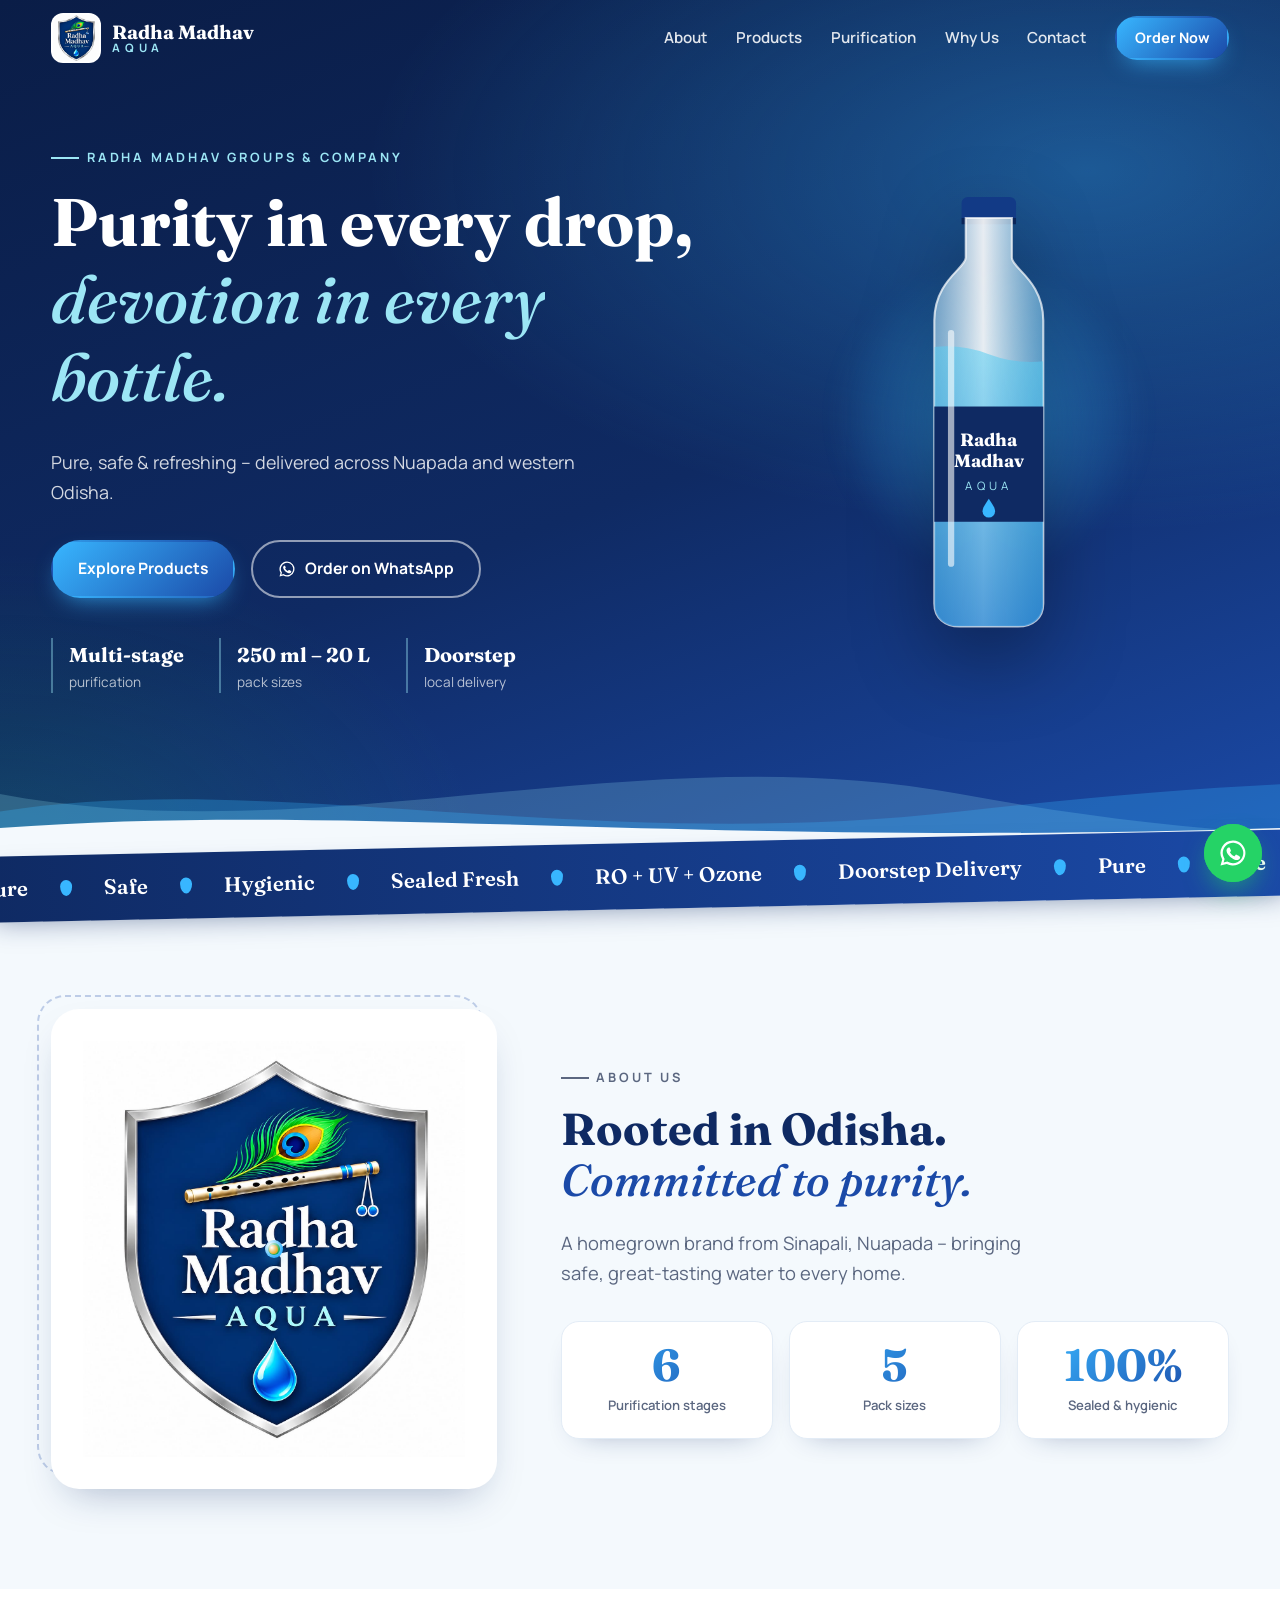
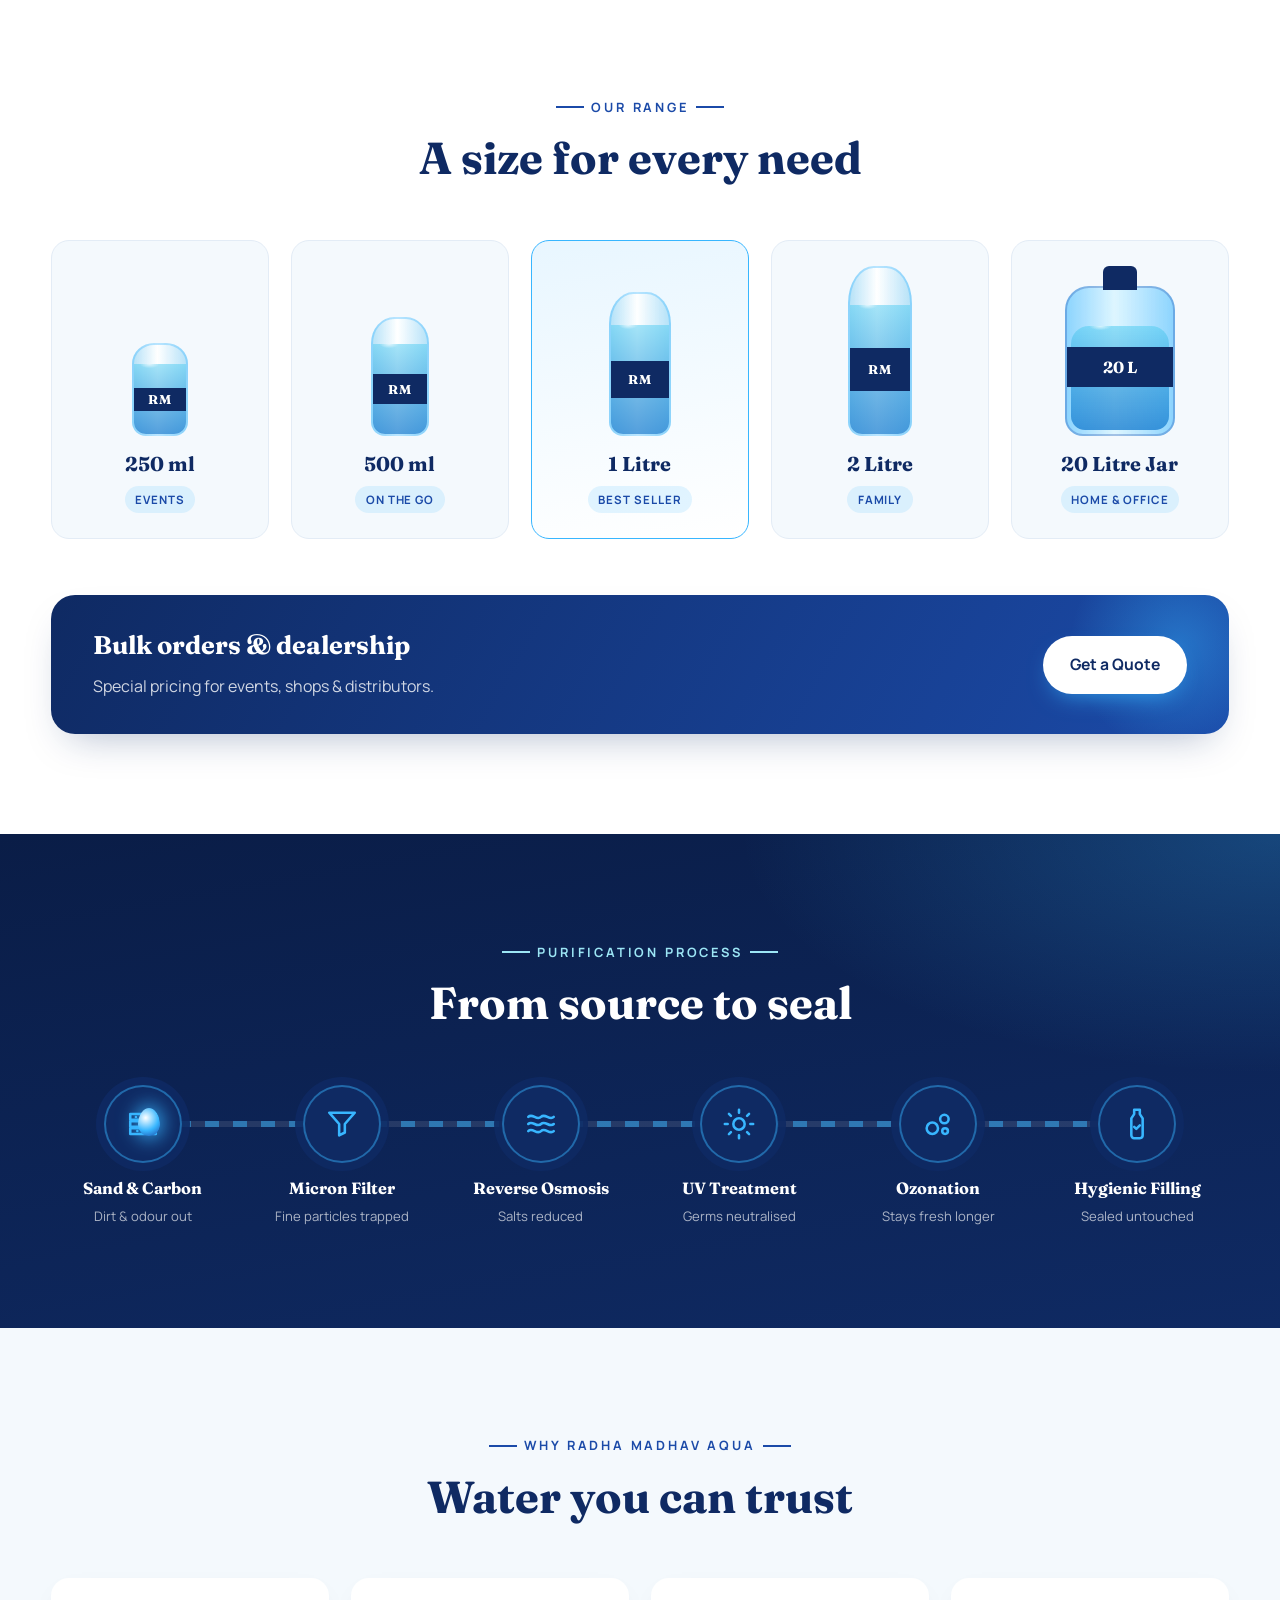
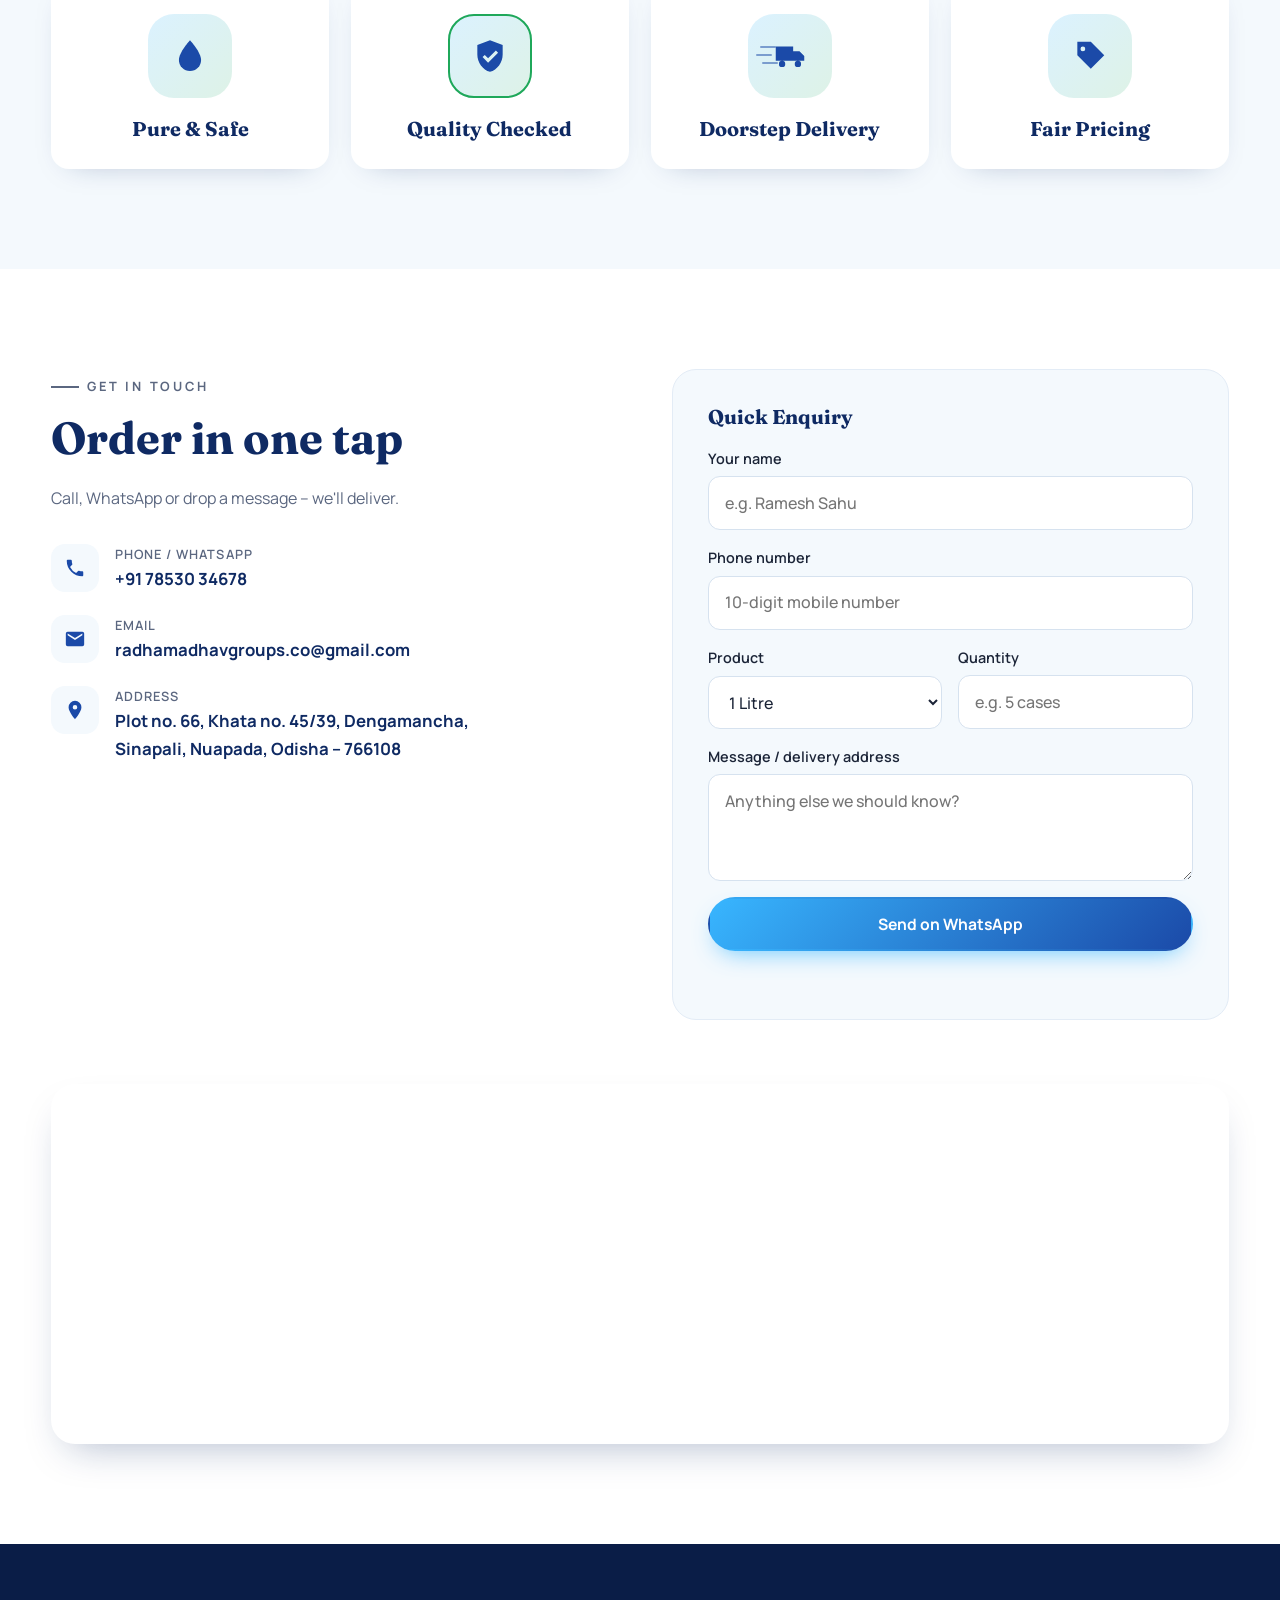
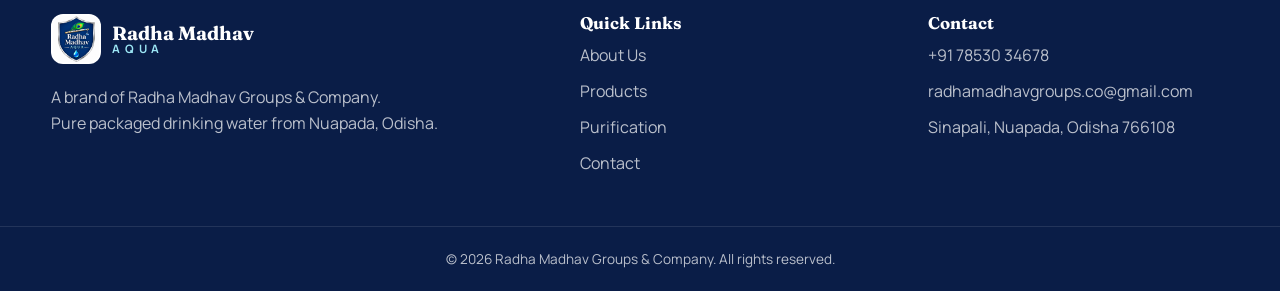
==== index.html @ 20bc918a "Radha Madhav Aqua website: static single-page site Responsive HTML/CSS/JS site with animations, prod" ====
<!DOCTYPE html>
<html lang="en">
<head>
  <meta charset="UTF-8" />
  <meta name="viewport" content="width=device-width, initial-scale=1.0, viewport-fit=cover" />
  <title>Radha Madhav Aqua | Pure Packaged Drinking Water – Nuapada, Odisha</title>
  <meta name="description" content="Radha Madhav Aqua by Radha Madhav Groups & Company – pure, safe packaged drinking water from Sinapali, Nuapada, Odisha. Bottles from 250 ml to 20 L jars. Bulk orders and dealership enquiries welcome." />
  <meta name="keywords" content="Radha Madhav Aqua, packaged drinking water, mineral water Nuapada, water bottle Sinapali, 20 litre jar Odisha, water supplier Nuapada" />
  <meta name="theme-color" content="#0f2a63" />

  <!-- Open Graph (link previews on WhatsApp / Facebook) -->
  <meta property="og:title" content="Radha Madhav Aqua – Pure Packaged Drinking Water" />
  <meta property="og:description" content="Pure, safe drinking water from Nuapada, Odisha. Bottles, jars and bulk supply." />
  <meta property="og:image" content="https://prakh20.github.io/radhamadhav-aqua/assets/logo.jpg" />
  <meta property="og:url" content="https://prakh20.github.io/radhamadhav-aqua/" />
  <meta property="og:type" content="website" />

  <link rel="icon" type="image/jpeg" href="assets/logo.jpg" />
  <link rel="preconnect" href="https://fonts.googleapis.com" />
  <link rel="preconnect" href="https://fonts.gstatic.com" crossorigin />
  <link href="https://fonts.googleapis.com/css2?family=Fraunces:opsz,wght@9..144,500;9..144,700&family=Manrope:wght@400;500;600;700&display=swap" rel="stylesheet" />
  <link rel="stylesheet" href="css/style.css" />
  <link rel="stylesheet" href="css/motion.css" />
  <link rel="stylesheet" href="css/visuals.css" />
  <link rel="stylesheet" href="css/responsive.css" />

  <!-- Local business structured data (helps Google Maps / search) -->
  <script type="application/ld+json">
  {
    "@context": "https://schema.org",
    "@type": "LocalBusiness",
    "name": "Radha Madhav Aqua – Radha Madhav Groups & Company",
    "image": "assets/logo.jpg",
    "telephone": "+91-7853034678",
    "email": "radhamadhavgroups.co@gmail.com",
    "address": {
      "@type": "PostalAddress",
      "streetAddress": "Plot no. 66, Khata no. 45/39, Dengamancha",
      "addressLocality": "Sinapali",
      "addressRegion": "Odisha",
      "postalCode": "766108",
      "addressCountry": "IN"
    }
  }
  </script>
</head>
<body>
  <div class="scroll-progress" id="scrollProgress" aria-hidden="true"></div>

  <!-- ============ HEADER ============ -->
  <header class="header" id="top">
    <div class="container header__inner">
      <a href="#top" class="brand" aria-label="Radha Madhav Aqua home">
        <img src="assets/logo.jpg" alt="Radha Madhav Aqua logo" class="brand__logo" />
        <span class="brand__text">
          <strong>Radha Madhav</strong>
          <small>AQUA</small>
        </span>
      </a>

      <nav class="nav" id="nav" aria-label="Main">
        <a href="#about">About</a>
        <a href="#products">Products</a>
        <a href="#process">Purification</a>
        <a href="#why">Why Us</a>
        <a href="#contact">Contact</a>
        <a href="#contact" class="btn btn--small">Order Now</a>
      </nav>

      <button class="nav-toggle" id="navToggle" aria-label="Open menu" aria-expanded="false">
        <span></span><span></span><span></span>
      </button>
    </div>
  </header>

  <!-- ============ HERO ============ -->
  <section class="hero">
    <div class="hero__bubbles" aria-hidden="true">
      <span></span><span></span><span></span><span></span><span></span><span></span><span></span><span></span>
    </div>

    <div class="container hero__inner">
      <div class="hero__copy">
        <p class="eyebrow">Radha Madhav Groups &amp; Company</p>
        <h1 class="split" aria-label="Purity in every drop, devotion in every bottle.">Purity in every drop,<br /><em>devotion in every bottle.</em></h1>
        <p class="hero__lead">Pure, safe &amp; refreshing – delivered across Nuapada and western Odisha.</p>
        <div class="hero__actions">
          <a href="#products" class="btn">Explore Products</a>
          <a href="https://wa.me/917853034678?text=Hello%20Radha%20Madhav%20Aqua%2C%20I%20would%20like%20to%20place%20an%20order." target="_blank" rel="noopener" class="btn btn--ghost">
            <svg viewBox="0 0 24 24" width="18" height="18" aria-hidden="true"><path fill="currentColor" d="M12 2a10 10 0 0 0-8.6 15.1L2 22l5-1.3A10 10 0 1 0 12 2Zm0 18.2a8.2 8.2 0 0 1-4.2-1.2l-.3-.2-3 .8.8-2.9-.2-.3A8.2 8.2 0 1 1 12 20.2Zm4.5-6.1c-.2-.1-1.5-.7-1.7-.8s-.4-.1-.6.1-.7.8-.8 1-.3.2-.5.1a6.7 6.7 0 0 1-3.3-2.9c-.3-.4.3-.4.7-1.3a.5.5 0 0 0 0-.4l-.8-1.9c-.2-.5-.4-.4-.6-.4h-.5a1 1 0 0 0-.7.3 3 3 0 0 0-.9 2.2 5.2 5.2 0 0 0 1.1 2.8 11.9 11.9 0 0 0 4.6 4c1.7.7 2.4.8 3.2.7a2.8 2.8 0 0 0 1.8-1.3 2.3 2.3 0 0 0 .2-1.3c-.1-.1-.3-.2-.5-.3Z"/></svg>
            Order on WhatsApp
          </a>
        </div>
        <ul class="hero__stats">
          <li><strong>Multi-stage</strong><span>purification</span></li>
          <li><strong>250 ml – 20 L</strong><span>pack sizes</span></li>
          <li><strong>Doorstep</strong><span>local delivery</span></li>
        </ul>
      </div>

      <div class="hero__visual" id="heroVisual" aria-hidden="true">
        <div class="hero__glow"></div>
        <span class="ripple"></span><span class="ripple"></span><span class="ripple"></span>
        <span class="drip"></span>
        <svg class="hero__bottle" viewBox="0 0 160 420" xmlns="http://www.w3.org/2000/svg">
          <defs>
            <linearGradient id="bodyG" x1="0" x2="1">
              <stop offset="0" stop-color="#bfe9ff" stop-opacity=".55"/>
              <stop offset=".45" stop-color="#ffffff" stop-opacity=".9"/>
              <stop offset="1" stop-color="#8fd3f4" stop-opacity=".55"/>
            </linearGradient>
            <linearGradient id="waterG" x1="0" y1="0" x2="0" y2="1">
              <stop offset="0" stop-color="#5ccff2" stop-opacity=".55"/>
              <stop offset="1" stop-color="#1b7fd1" stop-opacity=".75"/>
            </linearGradient>
            <clipPath id="bottleClip">
              <path d="M58 20h44v38c0 10 30 22 30 60v270c0 14-10 22-24 22H52c-14 0-24-8-24-22V118c0-38 30-50 30-60Z"/>
            </clipPath>
          </defs>
          <rect x="54" y="0" width="52" height="26" rx="6" fill="#123a86"/>
          <rect x="54" y="20" width="52" height="6" fill="#0b2559"/>
          <path d="M58 20h44v38c0 10 30 22 30 60v270c0 14-10 22-24 22H52c-14 0-24-8-24-22V118c0-38 30-50 30-60Z" fill="url(#bodyG)" stroke="#ffffff" stroke-opacity=".7" stroke-width="2"/>
          <g clip-path="url(#bottleClip)">
            <path class="wave" d="M0 150 Q 40 135 80 150 T 160 150 T 240 150 T 320 150 V 420 H 0 Z" fill="url(#waterG)"/>
          </g>
          <rect x="28" y="200" width="104" height="110" fill="#0f2a63"/>
          <text x="80" y="238" text-anchor="middle" font-family="Fraunces, serif" font-size="17" font-weight="700" fill="#fff">Radha</text>
          <text x="80" y="258" text-anchor="middle" font-family="Fraunces, serif" font-size="17" font-weight="700" fill="#fff">Madhav</text>
          <text x="80" y="280" text-anchor="middle" font-family="Manrope, sans-serif" font-size="11" letter-spacing="4" fill="#9ce6f5">AQUA</text>
          <path d="M80 288c-4 6-6 9-6 12a6 6 0 0 0 12 0c0-3-2-6-6-12Z" fill="#38b6ff"/>
          <path d="M44 130 v220" stroke="#fff" stroke-opacity=".6" stroke-width="6" stroke-linecap="round"/>
        </svg>
      </div>
    </div>

    <div class="hero__waves" aria-hidden="true">
      <svg class="w w1" viewBox="0 0 2880 120" preserveAspectRatio="none"><path d="M0 60 C 360 120 720 0 1080 60 S 1800 120 2160 60 S 2700 0 2880 60 V120 H0Z" /></svg>
      <svg class="w w2" viewBox="0 0 2880 120" preserveAspectRatio="none"><path d="M0 70 C 300 20 660 120 1080 70 S 1800 20 2160 70 S 2700 120 2880 70 V120 H0Z" /></svg>
      <svg class="w w3" viewBox="0 0 2880 120" preserveAspectRatio="none"><path d="M0 80 C 400 40 760 110 1440 80 S 2480 40 2880 80 V120 H0Z" /></svg>
    </div>
  </section>

  <!-- ============ RIBBON ============ -->
  <div class="ribbon" aria-hidden="true">
    <div class="ribbon__track">
      <span>Pure</span><i></i><span>Safe</span><i></i><span>Hygienic</span><i></i><span>Sealed Fresh</span><i></i><span>RO + UV + Ozone</span><i></i><span>Doorstep Delivery</span><i></i>
      <span>Pure</span><i></i><span>Safe</span><i></i><span>Hygienic</span><i></i><span>Sealed Fresh</span><i></i><span>RO + UV + Ozone</span><i></i><span>Doorstep Delivery</span><i></i>
    </div>
  </div>

  <!-- ============ ABOUT ============ -->
  <section class="section about" id="about">
    <div class="container about__grid">
      <div class="about__media reveal">
        <div class="about__orbit" aria-hidden="true"><span></span><span></span><span></span></div>
        <img src="assets/logo.jpg" alt="Radha Madhav Aqua shield logo" />
      </div>
      <div class="about__copy reveal">
        <p class="eyebrow">About Us</p>
        <h2>Rooted in Odisha.<br /><em>Committed to purity.</em></h2>
        <p class="about__lead">A homegrown brand from Sinapali, Nuapada – bringing safe, great-tasting water to every home.</p>
        <div class="counters">
          <div class="counter"><strong data-count="6">6</strong><span>Purification stages</span></div>
          <div class="counter"><strong data-count="5">5</strong><span>Pack sizes</span></div>
          <div class="counter"><strong data-count="100" data-suffix="%">100%</strong><span>Sealed &amp; hygienic</span></div>
        </div>
      </div>
    </div>
  </section>

  <!-- ============ PRODUCTS ============ -->
  <section class="section products" id="products">
    <div class="container">
      <div class="section__head reveal">
        <p class="eyebrow">Our Range</p>
        <h2>A size for every need</h2>
      </div>

      <div class="product-grid">
        <!-- Edit sizes / tags to match the actual product line -->
        <article class="product reveal" style="--h:.55">
          <div class="product__img"><span class="mini-bottle"></span></div>
          <h3>250 ml</h3>
          <span class="product__tag">Events</span>
        </article>
        <article class="product reveal" style="--h:.7">
          <div class="product__img"><span class="mini-bottle"></span></div>
          <h3>500 ml</h3>
          <span class="product__tag">On the go</span>
        </article>
        <article class="product product--featured reveal" style="--h:.85">
          <div class="product__img"><span class="mini-bottle"></span></div>
          <h3>1 Litre</h3>
          <span class="product__tag">Best seller</span>
        </article>
        <article class="product reveal" style="--h:1">
          <div class="product__img"><span class="mini-bottle"></span></div>
          <h3>2 Litre</h3>
          <span class="product__tag">Family</span>
        </article>
        <article class="product reveal">
          <div class="product__img"><span class="mini-jar"><i></i></span></div>
          <h3>20 Litre Jar</h3>
          <span class="product__tag">Home &amp; Office</span>
        </article>
      </div>

      <div class="bulk reveal">
        <div>
          <h3>Bulk orders &amp; dealership</h3>
          <p>Special pricing for events, shops &amp; distributors.</p>
        </div>
        <a href="#contact" class="btn">Get a Quote</a>
      </div>
    </div>
  </section>

  <!-- ============ PROCESS ============ -->
  <section class="section process" id="process">
    <div class="container">
      <div class="section__head section__head--light reveal">
        <p class="eyebrow">Purification Process</p>
        <h2>From source to seal</h2>
      </div>

      <div class="pipeline reveal">
        <div class="pipeline__pipe" aria-hidden="true">
          <span class="pipeline__flow"></span>
          <span class="pipeline__drop"></span>
        </div>
        <ol class="pipeline__stages">
          <li class="stage" style="--s:0">
            <span class="stage__icon"><svg viewBox="0 0 24 24"><path d="M3 5h18v4H3zM3 10h18v4H3zM3 15h18v4H3z"/><path d="M7 7h.01M12 12h.01M17 17h.01M15 7h.01M8 17h.01"/></svg></span>
            <h3>Sand &amp; Carbon</h3><small>Dirt &amp; odour out</small>
          </li>
          <li class="stage" style="--s:1">
            <span class="stage__icon"><svg viewBox="0 0 24 24"><path d="M3 4h18l-7 8v6l-4 2v-8L3 4Z"/></svg></span>
            <h3>Micron Filter</h3><small>Fine particles trapped</small>
          </li>
          <li class="stage" style="--s:2">
            <span class="stage__icon"><svg viewBox="0 0 24 24"><path d="M3 7c3-3 6 3 9 0s6 3 9 0M3 12c3-3 6 3 9 0s6 3 9 0M3 17c3-3 6 3 9 0s6 3 9 0"/></svg></span>
            <h3>Reverse Osmosis</h3><small>Salts reduced</small>
          </li>
          <li class="stage" style="--s:3">
            <span class="stage__icon"><svg viewBox="0 0 24 24"><circle cx="12" cy="12" r="4"/><path d="M12 2v2M12 20v2M2 12h2M20 12h2M4.9 4.9l1.4 1.4M17.7 17.7l1.4 1.4M4.9 19.1l1.4-1.4M17.7 6.3l1.4-1.4"/></svg></span>
            <h3>UV Treatment</h3><small>Germs neutralised</small>
          </li>
          <li class="stage" style="--s:4">
            <span class="stage__icon"><svg viewBox="0 0 24 24"><circle cx="8" cy="15" r="4"/><circle cx="16.5" cy="8.5" r="3"/><circle cx="17" cy="17" r="2"/></svg></span>
            <h3>Ozonation</h3><small>Stays fresh longer</small>
          </li>
          <li class="stage" style="--s:5">
            <span class="stage__icon"><svg viewBox="0 0 24 24"><path d="M10 2h4v3l2 3v12a2 2 0 0 1-2 2h-4a2 2 0 0 1-2-2V8l2-3V2Z"/><path d="m10 14 1.5 1.5L14 13"/></svg></span>
            <h3>Hygienic Filling</h3><small>Sealed untouched</small>
          </li>
        </ol>
      </div>
    </div>
  </section>

  <!-- ============ WHY US ============ -->
  <section class="section why" id="why">
    <div class="container">
      <div class="section__head reveal">
        <p class="eyebrow">Why Radha Madhav Aqua</p>
        <h2>Water you can trust</h2>
      </div>
      <div class="why-grid">
        <div class="why-card reveal">
          <div class="why-card__icon a-bob">
            <svg viewBox="0 0 24 24"><path d="M12 2s7 7.6 7 12.5A7 7 0 0 1 5 14.5C5 9.6 12 2 12 2Z"/></svg>
          </div>
          <h3>Pure &amp; Safe</h3>
        </div>
        <div class="why-card reveal">
          <div class="why-card__icon a-pulse">
            <svg viewBox="0 0 24 24"><path d="M12 2 4 5v6c0 5 3.4 9.7 8 11 4.6-1.3 8-6 8-11V5l-8-3Zm-1.2 14.2-3.5-3.5 1.4-1.4 2.1 2.1 4.9-4.9 1.4 1.4-6.3 6.3Z"/></svg>
          </div>
          <h3>Quality Checked</h3>
        </div>
        <div class="why-card reveal">
          <div class="why-card__icon a-drive">
            <svg viewBox="0 0 24 24"><path d="M3 6h11v9H3V6Zm11 3h4l3 3v3h-7V9ZM7 19a2 2 0 1 1 0-4 2 2 0 0 1 0 4Zm10 0a2 2 0 1 1 0-4 2 2 0 0 1 0 4Z"/></svg>
            <span class="speed" aria-hidden="true"></span>
          </div>
          <h3>Doorstep Delivery</h3>
        </div>
        <div class="why-card reveal">
          <div class="why-card__icon a-swing">
            <svg viewBox="0 0 24 24"><path d="M21 11.5 12.5 3H4v8.5l8.5 8.5L21 11.5ZM7.5 9A1.5 1.5 0 1 1 9 7.5 1.5 1.5 0 0 1 7.5 9Z"/></svg>
          </div>
          <h3>Fair Pricing</h3>
        </div>
      </div>
    </div>
  </section>

  <!-- ============ CONTACT ============ -->
  <section class="section contact" id="contact">
    <div class="container contact__grid">
      <div class="contact__info reveal">
        <p class="eyebrow">Get in Touch</p>
        <h2>Order in one tap</h2>
        <p>Call, WhatsApp or drop a message – we'll deliver.</p>

        <ul class="contact__list">
          <li>
            <span class="contact__icon"><svg viewBox="0 0 24 24"><path d="M6.6 10.8a15.1 15.1 0 0 0 6.6 6.6l2.2-2.2a1 1 0 0 1 1-.25 11.4 11.4 0 0 0 3.6.57 1 1 0 0 1 1 1V20a1 1 0 0 1-1 1A17 17 0 0 1 3 4a1 1 0 0 1 1-1h3.5a1 1 0 0 1 1 1c0 1.25.2 2.45.57 3.57a1 1 0 0 1-.25 1L6.6 10.8Z"/></svg></span>
            <div><small>Phone / WhatsApp</small><a href="tel:+917853034678">+91 78530 34678</a></div>
          </li>
          <li>
            <span class="contact__icon"><svg viewBox="0 0 24 24"><path d="M20 4H4a2 2 0 0 0-2 2v12a2 2 0 0 0 2 2h16a2 2 0 0 0 2-2V6a2 2 0 0 0-2-2Zm0 4-8 5-8-5V6l8 5 8-5v2Z"/></svg></span>
            <div><small>Email</small><a href="mailto:radhamadhavgroups.co@gmail.com">radhamadhavgroups.co@gmail.com</a></div>
          </li>
          <li>
            <span class="contact__icon"><svg viewBox="0 0 24 24"><path d="M12 2a7 7 0 0 0-7 7c0 5.2 7 13 7 13s7-7.8 7-13a7 7 0 0 0-7-7Zm0 9.5A2.5 2.5 0 1 1 14.5 9 2.5 2.5 0 0 1 12 11.5Z"/></svg></span>
            <div><small>Address</small>
              <address>Plot no. 66, Khata no. 45/39, Dengamancha,<br />Sinapali, Nuapada, Odisha – 766108</address>
            </div>
          </li>
        </ul>
      </div>

      <form class="contact__form reveal" id="orderForm" novalidate>
        <h3>Quick Enquiry</h3>
        <label>
          Your name
          <input type="text" name="name" required placeholder="e.g. Ramesh Sahu" />
        </label>
        <label>
          Phone number
          <input type="tel" name="phone" required pattern="[0-9+\s-]{10,15}" placeholder="10-digit mobile number" />
        </label>
        <div class="form-row">
          <label>
            Product
            <select name="product">
              <option>1 Litre</option>
              <option>500 ml</option>
              <option>250 ml</option>
              <option>2 Litre</option>
              <option>20 Litre Jar</option>
              <option>Bulk / Dealership</option>
            </select>
          </label>
          <label>
            Quantity
            <input type="text" name="qty" placeholder="e.g. 5 cases" />
          </label>
        </div>
        <label>
          Message / delivery address
          <textarea name="message" rows="3" placeholder="Anything else we should know?"></textarea>
        </label>
        <button type="submit" class="btn btn--block">Send on WhatsApp</button>
        <p class="form-note" id="formNote" role="status"></p>
      </form>
    </div>

    <div class="container map reveal">
      <iframe
        title="Radha Madhav Aqua location – Sinapali, Nuapada"
        src="https://www.google.com/maps?q=Dengamancha,Sinapali,Nuapada,Odisha+766108&output=embed"
        loading="lazy" referrerpolicy="no-referrer-when-downgrade" allowfullscreen></iframe>
    </div>
  </section>

  <!-- ============ FOOTER ============ -->
  <footer class="footer">
    <div class="container footer__grid">
      <div>
        <div class="brand brand--footer">
          <img src="assets/logo.jpg" alt="" class="brand__logo" />
          <span class="brand__text"><strong>Radha Madhav</strong><small>AQUA</small></span>
        </div>
        <p>A brand of Radha Madhav Groups &amp; Company.<br />Pure packaged drinking water from Nuapada, Odisha.</p>
        <!-- Add FSSAI / BIS licence numbers here once available, e.g.:
        <p class="footer__licence">FSSAI Lic. No: XXXXXXXXXXXXXX</p> -->
      </div>
      <div>
        <h4>Quick Links</h4>
        <ul>
          <li><a href="#about">About Us</a></li>
          <li><a href="#products">Products</a></li>
          <li><a href="#process">Purification</a></li>
          <li><a href="#contact">Contact</a></li>
        </ul>
      </div>
      <div>
        <h4>Contact</h4>
        <ul>
          <li><a href="tel:+917853034678">+91 78530 34678</a></li>
          <li><a href="mailto:radhamadhavgroups.co@gmail.com">radhamadhavgroups.co@gmail.com</a></li>
          <li>Sinapali, Nuapada, Odisha 766108</li>
        </ul>
      </div>
    </div>
    <div class="footer__bottom">
      <div class="container">© <span id="year"></span> Radha Madhav Groups &amp; Company. All rights reserved.</div>
    </div>
  </footer>

  <!-- Floating WhatsApp button -->
  <a class="wa-float" href="https://wa.me/917853034678?text=Hello%20Radha%20Madhav%20Aqua" target="_blank" rel="noopener" aria-label="Chat on WhatsApp">
    <svg viewBox="0 0 24 24" aria-hidden="true"><path fill="currentColor" d="M12 2a10 10 0 0 0-8.6 15.1L2 22l5-1.3A10 10 0 1 0 12 2Zm0 18.2a8.2 8.2 0 0 1-4.2-1.2l-.3-.2-3 .8.8-2.9-.2-.3A8.2 8.2 0 1 1 12 20.2Zm4.5-6.1c-.2-.1-1.5-.7-1.7-.8s-.4-.1-.6.1-.7.8-.8 1-.3.2-.5.1a6.7 6.7 0 0 1-3.3-2.9c-.3-.4.3-.4.7-1.3a.5.5 0 0 0 0-.4l-.8-1.9c-.2-.5-.4-.4-.6-.4h-.5a1 1 0 0 0-.7.3 3 3 0 0 0-.9 2.2 5.2 5.2 0 0 0 1.1 2.8 11.9 11.9 0 0 0 4.6 4c1.7.7 2.4.8 3.2.7a2.8 2.8 0 0 0 1.8-1.3 2.3 2.3 0 0 0 .2-1.3c-.1-.1-.3-.2-.5-.3Z"/></svg>
  </a>

  <script src="js/main.js" defer></script>
</body>
</html>
---- css/style.css ----
/* ==========================================================
   Radha Madhav Aqua – stylesheet
   Brand palette taken from the logo
   ========================================================== */
:root {
  --navy: #0f2a63;
  --navy-deep: #0a1d47;
  --royal: #1b4aa8;
  --aqua: #38b6ff;
  --aqua-soft: #9ce6f5;
  --peacock: #1fa85a;
  --gold: #e3a92b;
  --silver: #c9d1dc;
  --ink: #1b2437;
  --muted: #5b6780;
  --bg: #f4f9fd;
  --white: #ffffff;

  --radius: 18px;
  --shadow: 0 18px 40px -18px rgba(15, 42, 99, .35);
  --font-display: "Fraunces", Georgia, serif;
  --font-body: "Manrope", system-ui, -apple-system, "Segoe UI", sans-serif;
}

*, *::before, *::after { box-sizing: border-box; }
html { scroll-behavior: smooth; scroll-padding-top: 84px; overflow-x: clip; }
body {
  margin: 0;
  overflow-x: clip;
  font-family: var(--font-body);
  color: var(--ink);
  background: var(--bg);
  line-height: 1.65;
  -webkit-font-smoothing: antialiased;
}
img { max-width: 100%; display: block; }
a { color: inherit; }
h1, h2, h3, h4 { font-family: var(--font-display); line-height: 1.15; margin: 0 0 .5em; color: var(--navy); }
h2 { font-size: clamp(1.9rem, 3.6vw, 2.8rem); }
h3 { font-size: 1.25rem; }
p { margin: 0 0 1em; }

.container { width: min(1180px, 92%); margin-inline: auto; }

.eyebrow {
  display: inline-flex; align-items: center; gap: .6em;
  font-size: .8rem; font-weight: 700; letter-spacing: .22em; text-transform: uppercase;
  color: var(--royal); margin-bottom: .9rem;
}
.eyebrow::before { content: ""; width: 28px; height: 2px; background: currentColor; }

/* ---------- Buttons ---------- */
.btn {
  display: inline-flex; align-items: center; justify-content: center; gap: .55em;
  padding: .9em 1.6em; border-radius: 999px; border: 2px solid transparent;
  background: linear-gradient(135deg, var(--aqua), var(--royal));
  color: var(--white); font-weight: 700; text-decoration: none; font-size: .98rem;
  cursor: pointer; font-family: inherit;
  box-shadow: 0 10px 24px -10px rgba(56, 182, 255, .8);
  transition: transform .2s ease, box-shadow .2s ease;
}
.btn:hover { transform: translateY(-2px); box-shadow: 0 16px 30px -12px rgba(56, 182, 255, .9); }
.btn--ghost { background: transparent; border-color: rgba(255,255,255,.55); box-shadow: none; }
.btn--ghost:hover { background: rgba(255,255,255,.1); box-shadow: none; }
.btn--small { padding: .55em 1.2em; font-size: .9rem; }
.btn--block { width: 100%; }

/* ---------- Header ---------- */
.header {
  position: fixed; inset: 0 0 auto; z-index: 50;
  transition: background .3s ease, box-shadow .3s ease;
}
.header.is-scrolled { background: rgba(10, 29, 71, .92); backdrop-filter: blur(10px); box-shadow: 0 6px 24px rgba(0,0,0,.18); }
.header__inner { display: flex; align-items: center; justify-content: space-between; height: 76px; }

.brand { display: flex; align-items: center; gap: .7rem; text-decoration: none; }
.brand__logo { width: 50px; height: 50px; object-fit: cover; border-radius: 12px; background: #fff; padding: 2px; }
.brand__text { display: flex; flex-direction: column; line-height: 1.05; color: var(--white); }
.brand__text strong { font-family: var(--font-display); font-size: 1.2rem; }
.brand__text small { letter-spacing: .4em; color: var(--aqua-soft); font-size: .72rem; font-weight: 700; }

.nav { display: flex; align-items: center; gap: 1.8rem; }
.nav a:not(.btn) { color: rgba(255,255,255,.88); text-decoration: none; font-weight: 600; font-size: .95rem; position: relative; }
.nav a:not(.btn)::after {
  content: ""; position: absolute; left: 0; bottom: -6px; width: 0; height: 2px; background: var(--aqua); transition: width .25s;
}
.nav a:not(.btn):hover::after { width: 100%; }

.nav-toggle { display: none; background: none; border: 0; padding: 8px; cursor: pointer; }
.nav-toggle span { display: block; width: 26px; height: 2px; background: #fff; margin: 6px 0; transition: .3s; }

/* ---------- Hero ---------- */
.hero {
  position: relative; overflow: hidden; color: var(--white);
  background:
    radial-gradient(1200px 600px at 85% 20%, rgba(56,182,255,.35), transparent 60%),
    radial-gradient(800px 500px at 0% 100%, rgba(31,168,90,.18), transparent 60%),
    linear-gradient(160deg, var(--navy-deep), var(--navy) 55%, var(--royal));
  padding: 140px 0 160px;
}
.hero__inner { display: grid; grid-template-columns: 1.15fr .85fr; gap: 3rem; align-items: center; position: relative; z-index: 2; }
.hero .eyebrow { color: var(--aqua-soft); }
.hero h1 { color: var(--white); font-size: clamp(2.4rem, 5.4vw, 4.2rem); font-weight: 700; }
.hero h1 em { font-style: italic; font-weight: 500; color: var(--aqua-soft); }
.hero__lead { font-size: 1.12rem; color: rgba(255,255,255,.82); max-width: 34rem; }
.hero__actions { display: flex; flex-wrap: wrap; gap: 1rem; margin: 2rem 0 2.5rem; }

.hero__stats { list-style: none; display: flex; flex-wrap: wrap; gap: 2.2rem; padding: 0; margin: 0; }
.hero__stats li { display: flex; flex-direction: column; border-left: 2px solid rgba(156,230,245,.4); padding-left: 1rem; }
.hero__stats strong { font-family: var(--font-display); font-size: 1.25rem; }
.hero__stats span { font-size: .85rem; color: rgba(255,255,255,.7); }

.hero__visual { position: relative; display: grid; place-items: center; min-height: 440px; }
.hero__glow { position: absolute; width: 340px; height: 340px; border-radius: 50%; background: radial-gradient(circle, rgba(56,182,255,.55), transparent 65%); filter: blur(10px); }
.hero__bottle { position: relative; height: 440px; filter: drop-shadow(0 30px 40px rgba(0,0,0,.35)); animation: float 6s ease-in-out infinite; }
.hero__bottle .wave { animation: wave 5s linear infinite; }

.hero__wave { position: absolute; bottom: -1px; left: 0; width: 100%; height: 120px; z-index: 3; }

.hero__bubbles span {
  position: absolute; bottom: -40px; border-radius: 50%;
  background: radial-gradient(circle at 30% 30%, rgba(255,255,255,.7), rgba(156,230,245,.15));
  animation: rise linear infinite; z-index: 1;
}
.hero__bubbles span:nth-child(1) { left: 6%;  width: 18px; height: 18px; animation-duration: 11s; }
.hero__bubbles span:nth-child(2) { left: 18%; width: 10px; height: 10px; animation-duration: 8s;  animation-delay: 2s; }
.hero__bubbles span:nth-child(3) { left: 32%; width: 24px; height: 24px; animation-duration: 14s; animation-delay: 4s; }
.hero__bubbles span:nth-child(4) { left: 48%; width: 12px; height: 12px; animation-duration: 9s;  animation-delay: 1s; }
.hero__bubbles span:nth-child(5) { left: 62%; width: 20px; height: 20px; animation-duration: 12s; animation-delay: 3s; }
.hero__bubbles span:nth-child(6) { left: 74%; width: 8px;  height: 8px;  animation-duration: 7s;  animation-delay: 5s; }
.hero__bubbles span:nth-child(7) { left: 86%; width: 16px; height: 16px; animation-duration: 10s; animation-delay: 2.5s; }
.hero__bubbles span:nth-child(8) { left: 94%; width: 11px; height: 11px; animation-duration: 13s; animation-delay: 6s; }

@keyframes rise { to { transform: translateY(-110vh); opacity: 0; } }
@keyframes float { 50% { transform: translateY(-14px) rotate(-1.5deg); } }
@keyframes wave { to { transform: translateX(-160px); } }

/* ---------- Sections ---------- */
.section { padding: 100px 0; }
.section__head { text-align: center; max-width: 640px; margin: 0 auto 3.5rem; }
.section__head p:last-child { color: var(--muted); }
.section__head .eyebrow::after { content: ""; width: 28px; height: 2px; background: currentColor; }

/* About */
.about__grid { display: grid; grid-template-columns: .8fr 1.2fr; gap: 4rem; align-items: center; }
.about__media {
  background: var(--white); border-radius: 28px; padding: 2rem; box-shadow: var(--shadow);
  position: relative;
}
.about__media::before {
  content: ""; position: absolute; inset: -14px 14px 14px -14px; border-radius: 28px;
  border: 2px dashed rgba(27,74,168,.25); z-index: -1;
}
.about__copy p { color: var(--muted); }
.about__copy strong { color: var(--ink); }
.ticks { list-style: none; padding: 0; margin: 1.5rem 0 0; display: grid; gap: .7rem; }
.ticks li { display: flex; gap: .7rem; align-items: center; font-weight: 600; }
.ticks li::before {
  content: "✓"; display: grid; place-items: center; flex: none;
  width: 26px; height: 26px; border-radius: 50%;
  background: rgba(31,168,90,.12); color: var(--peacock); font-size: .85rem;
}

/* Products */
.products { background: var(--white); }
.product-grid { display: grid; grid-template-columns: repeat(5, 1fr); gap: 1.4rem; }
.product {
  position: relative; background: var(--bg); border-radius: var(--radius); padding: 1.6rem 1.3rem 1.4rem;
  text-align: center; border: 1px solid #e3ecf6; transition: transform .25s, box-shadow .25s;
}
.product:hover { transform: translateY(-6px); box-shadow: var(--shadow); }
.product--featured { background: linear-gradient(170deg, #e8f6ff, #fff); border-color: var(--aqua); }
.product h3 { margin-top: 1rem; }
.product p { font-size: .9rem; color: var(--muted); }
.product__tag {
  display: inline-block; font-size: .72rem; font-weight: 700; letter-spacing: .08em; text-transform: uppercase;
  color: var(--royal); background: rgba(56,182,255,.14); padding: .35em .9em; border-radius: 999px;
}
.product__img { height: 170px; display: flex; align-items: flex-end; justify-content: center; }

/* CSS-drawn bottle */
.mini-bottle {
  position: relative; display: block;
  width: calc(64px * (0.7 + var(--h, 1) * .3)); height: calc(170px * var(--h, 1));
  border-radius: 40% 40% 14px 14px / 22% 22% 14px 14px;
  background: linear-gradient(90deg, rgba(143,211,244,.6), rgba(255,255,255,.95) 45%, rgba(143,211,244,.6));
  border: 2px solid rgba(56,182,255,.35);
  overflow: hidden;
}
.mini-bottle::before { /* water */
  content: ""; position: absolute; inset: 22% 0 0; background: linear-gradient(180deg, rgba(92,207,242,.55), rgba(27,127,209,.75));
}
.mini-bottle::after { /* label */
  content: "RM"; position: absolute; left: 0; right: 0; top: 48%; height: 26%;
  background: var(--navy); color: #fff; font-family: var(--font-display); font-weight: 700; font-size: .8rem;
  display: grid; place-items: center; letter-spacing: .08em;
}
.mini-jar {
  position: relative; display: block; width: 110px; height: 150px;
  border-radius: 24px 24px 18px 18px;
  background: linear-gradient(90deg, rgba(56,182,255,.55), rgba(220,245,255,.95) 45%, rgba(56,182,255,.55));
  border: 2px solid rgba(27,74,168,.3);
}
.mini-jar::before { /* neck + cap */
  content: ""; position: absolute; top: -22px; left: 50%; transform: translateX(-50%);
  width: 34px; height: 24px; border-radius: 6px 6px 0 0; background: var(--navy);
}
.mini-jar::after { /* label */
  content: "20 L"; position: absolute; left: 0; right: 0; top: 40%; height: 28%;
  background: var(--navy); color: #fff; font-family: var(--font-display); font-weight: 700;
  display: grid; place-items: center;
}

.bulk {
  margin-top: 3.5rem; display: flex; align-items: center; justify-content: space-between; gap: 2rem;
  background: linear-gradient(120deg, var(--navy), var(--royal)); color: #fff;
  border-radius: 24px; padding: 2.2rem 2.6rem; box-shadow: var(--shadow);
  position: relative; overflow: hidden;
}
.bulk::after {
  content: ""; position: absolute; right: -60px; top: -60px; width: 220px; height: 220px; border-radius: 50%;
  background: radial-gradient(circle, rgba(56,182,255,.4), transparent 70%);
}
.bulk h3 { color: #fff; font-size: 1.6rem; }
.bulk p { color: rgba(255,255,255,.8); margin: 0; max-width: 44rem; }
.bulk .btn { flex: none; position: relative; z-index: 1; background: #fff; color: var(--navy); }

/* Process */
.process {
  background:
    radial-gradient(900px 400px at 100% 0%, rgba(56,182,255,.25), transparent 60%),
    linear-gradient(170deg, var(--navy-deep), var(--navy));
  color: #fff;
}
.section__head--light h2 { color: #fff; }
.section__head--light .eyebrow { color: var(--aqua-soft); }
.section__head--light p:last-child { color: rgba(255,255,255,.75); }

.steps { list-style: none; padding: 0; margin: 0; display: grid; grid-template-columns: repeat(3, 1fr); gap: 1.4rem; counter-reset: s; }
.step {
  background: rgba(255,255,255,.06); border: 1px solid rgba(255,255,255,.12);
  border-radius: var(--radius); padding: 1.8rem; backdrop-filter: blur(4px);
  transition: background .25s, transform .25s;
}
.step:hover { background: rgba(255,255,255,.1); transform: translateY(-4px); }
.step__num { font-family: var(--font-display); font-size: 2.4rem; font-weight: 700; color: transparent; -webkit-text-stroke: 1.5px var(--aqua); }
.step h3 { color: #fff; margin-top: .4rem; }
.step p { color: rgba(255,255,255,.72); margin: 0; font-size: .95rem; }

/* Why */
.why-grid { display: grid; grid-template-columns: repeat(4, 1fr); gap: 1.4rem; }
.why-card { background: var(--white); border-radius: var(--radius); padding: 2rem 1.6rem; box-shadow: 0 10px 30px -20px rgba(15,42,99,.4); text-align: center; }
.why-card__icon {
  width: 64px; height: 64px; margin: 0 auto 1.2rem; border-radius: 20px; display: grid; place-items: center;
  background: linear-gradient(135deg, rgba(56,182,255,.18), rgba(31,168,90,.15));
}
.why-card__icon svg { width: 30px; height: 30px; fill: var(--royal); }
.why-card p { color: var(--muted); margin: 0; font-size: .95rem; }

/* Contact */
.contact { background: var(--white); }
.contact__grid { display: grid; grid-template-columns: 1fr 1fr; gap: 4rem; align-items: start; }
.contact__info > p { color: var(--muted); }
.contact__list { list-style: none; padding: 0; margin: 2rem 0 0; display: grid; gap: 1.4rem; }
.contact__list li { display: flex; gap: 1rem; align-items: flex-start; }
.contact__icon { flex: none; width: 48px; height: 48px; border-radius: 14px; background: var(--bg); display: grid; place-items: center; }
.contact__icon svg { width: 22px; height: 22px; fill: var(--royal); }
.contact__list small { display: block; color: var(--muted); font-size: .8rem; font-weight: 600; text-transform: uppercase; letter-spacing: .08em; }
.contact__list a, .contact__list address { font-style: normal; font-weight: 700; color: var(--navy); text-decoration: none; font-size: 1.05rem; }
.contact__list a:hover { color: var(--royal); }

.contact__form { background: var(--bg); border-radius: 24px; padding: 2.2rem; border: 1px solid #e3ecf6; display: grid; gap: 1rem; }
.contact__form h3 { margin-bottom: .2rem; }
.contact__form label { display: grid; gap: .35rem; font-weight: 600; font-size: .9rem; }
.contact__form input, .contact__form select, .contact__form textarea {
  font: inherit; font-weight: 500; padding: .8em 1em; border-radius: 12px; border: 1.5px solid #d6e2ef; background: #fff; color: var(--ink);
  transition: border-color .2s, box-shadow .2s;
}
.contact__form input:focus, .contact__form select:focus, .contact__form textarea:focus {
  outline: none; border-color: var(--aqua); box-shadow: 0 0 0 4px rgba(56,182,255,.18);
}
.contact__form .is-invalid { border-color: #e0475b; }
.form-row { display: grid; grid-template-columns: 1fr 1fr; gap: 1rem; }
.form-note { margin: 0; font-size: .88rem; color: var(--muted); min-height: 1.2em; }

.map { margin-top: 4rem; border-radius: 24px; overflow: hidden; box-shadow: var(--shadow); }
.map iframe { display: block; width: 100%; height: 360px; border: 0; }

/* Footer */
.footer { background: var(--navy-deep); color: rgba(255,255,255,.72); padding-top: 70px; }
.footer__grid { display: grid; grid-template-columns: 1.6fr 1fr 1fr; gap: 3rem; padding-bottom: 50px; }
.footer h4 { color: #fff; font-size: 1.05rem; }
.footer ul { list-style: none; padding: 0; margin: 0; display: grid; gap: .6rem; }
.footer a { text-decoration: none; }
.footer a:hover { color: var(--aqua-soft); }
.brand--footer { margin-bottom: 1.2rem; }
.footer__bottom { border-top: 1px solid rgba(255,255,255,.1); padding: 1.3rem 0; font-size: .85rem; text-align: center; }

/* Floating WhatsApp */
.wa-float {
  position: fixed; right: 22px; bottom: 22px; z-index: 60;
  width: 58px; height: 58px; border-radius: 50%; display: grid; place-items: center;
  background: #25d366; color: #fff; box-shadow: 0 12px 28px -8px rgba(37,211,102,.7);
  transition: transform .2s;
}
.wa-float:hover { transform: scale(1.08); }
.wa-float svg { width: 30px; height: 30px; }

/* Reveal on scroll */
.reveal { opacity: 0; transform: translateY(28px); transition: opacity .8s ease, transform .8s ease; }
.reveal.is-visible { opacity: 1; transform: none; }
---- css/motion.css ----
/* ==========================================================
   Radha Madhav Aqua – motion & "alive" effects
   Loaded after style.css. Delete this file's <link> to turn all of it off.
   ========================================================== */

/* Scroll progress bar */
.scroll-progress {
  position: fixed; top: 0; left: 0; height: 3px; width: 100%; z-index: 100;
  background: linear-gradient(90deg, var(--peacock), var(--aqua), var(--gold));
  transform-origin: 0 50%; transform: scaleX(0);
}

/* ---------- Hero ---------- */
/* Headline: word-by-word rise (JS wraps words) */
.split .word { display: inline-block; overflow: hidden; vertical-align: top; padding-bottom: .1em; margin-bottom: -.1em; }
.split .word > span {
  display: inline-block; transform: translateY(110%); opacity: 0;
  animation: wordUp .9s cubic-bezier(.2,.8,.2,1) forwards;
  animation-delay: calc(var(--i) * 70ms + 150ms);
}
@keyframes wordUp { to { transform: none; opacity: 1; } }

.hero__copy > .eyebrow, .hero__lead, .hero__actions, .hero__stats {
  opacity: 0; transform: translateY(18px);
  animation: fadeUp .8s ease forwards;
}
.hero__copy > .eyebrow { animation-delay: .05s; }
.hero__lead    { animation-delay: .75s; }
.hero__actions { animation-delay: .9s; }
.hero__stats   { animation-delay: 1.05s; }
@keyframes fadeUp { to { opacity: 1; transform: none; } }

.hero__visual { opacity: 0; animation: bottleIn 1.2s cubic-bezier(.2,.8,.2,1) .3s forwards; }
@keyframes bottleIn { from { opacity: 0; transform: translateY(60px) scale(.92); } to { opacity: 1; transform: none; } }

/* Parallax tilt wrapper around the floating bottle (JS sets --px/--py) */
.hero__bottle {
  translate: calc(var(--px, 0) * 14px) calc(var(--py, 0) * 10px);
  rotate: calc(var(--px, 0) * 4deg);
  transition: translate .3s ease-out, rotate .3s ease-out;
}
.hero__glow { animation: pulse 4s ease-in-out infinite; }
@keyframes pulse { 50% { transform: scale(1.12); opacity: .75; } }

/* Ripples under the bottle */
.ripple {
  position: absolute; left: 50%; bottom: 0; width: 220px; height: 44px; margin-left: -110px;
  border: 2px solid rgba(156,230,245,.55); border-radius: 50%;
  transform: scale(.3); opacity: 0;
  animation: ripple 3.6s ease-out infinite;
}
.ripple:nth-of-type(2) { animation-delay: 1.2s; }
.ripple:nth-of-type(3) { animation-delay: 2.4s; }
@keyframes ripple { 0% { transform: scale(.3); opacity: .9; } 100% { transform: scale(1.6); opacity: 0; } }

/* Droplet falling beside the bottle */
.drip {
  position: absolute; left: 18%; top: 0; width: 12px; height: 16px;
  background: radial-gradient(circle at 35% 35%, #fff, var(--aqua) 60%);
  border-radius: 50% 50% 50% 50% / 60% 60% 40% 40%;
  opacity: 0; animation: drip 4.2s ease-in infinite 1.5s;
}
@keyframes drip {
  0% { transform: translateY(0) scale(.6); opacity: 0; }
  10% { opacity: 1; }
  70% { transform: translateY(400px) scale(1); opacity: 1; }
  74%, 100% { transform: translateY(400px) scale(1.8, .2); opacity: 0; }
}

/* Layered moving waves */
.hero__waves { position: absolute; left: 0; right: 0; bottom: -1px; height: 120px; z-index: 3; overflow: hidden; pointer-events: none; }
.hero__waves .w { position: absolute; bottom: 0; left: 0; width: 200%; height: 100%; }
.hero__waves .w1 { fill: rgba(156,230,245,.22); animation: drift 18s linear infinite; }
.hero__waves .w2 { fill: rgba(56,182,255,.28); animation: drift 12s linear infinite reverse; height: 85%; }
.hero__waves .w3 { fill: var(--bg); animation: drift 22s linear infinite; height: 65%; }
@keyframes drift { to { transform: translateX(-50%); } }

/* ---------- Marquee ribbon ---------- */
.ribbon {
  background: linear-gradient(90deg, var(--navy), var(--royal));
  color: #fff; overflow: hidden; padding: 1rem 0;
  transform: rotate(-1.2deg); margin: -10px -20px 0;
  position: relative; z-index: 4; box-shadow: 0 10px 30px -14px rgba(15,42,99,.6);
}
.ribbon__track { display: flex; align-items: center; gap: 2rem; width: max-content; animation: marquee 30s linear infinite; }
.ribbon:hover .ribbon__track { animation-play-state: paused; }
.ribbon span { font-family: var(--font-display); font-size: 1.3rem; font-weight: 600; white-space: nowrap; }
.ribbon i {
  width: 12px; height: 16px; flex: none; background: var(--aqua);
  border-radius: 50% 50% 50% 50% / 60% 60% 40% 40%; transform: rotate(180deg);
}
@keyframes marquee { to { transform: translateX(-50%); } }

/* ---------- Products ---------- */
.mini-bottle::before {
  background:
    radial-gradient(14px 6px at 30% 0, rgba(255,255,255,.7), transparent 70%),
    linear-gradient(180deg, rgba(92,207,242,.55), rgba(27,127,209,.75));
  transition: inset .7s cubic-bezier(.3,1.4,.5,1);
  animation: slosh 3.5s ease-in-out infinite;
  transform-origin: 50% 100%;
}
.product:hover .mini-bottle::before { inset: 8% 0 0; }
@keyframes slosh { 50% { transform: skewY(-3deg); } }

.mini-bottle, .mini-jar { transition: transform .5s cubic-bezier(.3,1.4,.5,1); }
.product:hover .mini-bottle, .product:hover .mini-jar { transform: translateY(-8px) rotate(-5deg); }

/* Fizz bubbles on hover */
.product__img { position: relative; }
.product__img::after {
  content: ""; position: absolute; left: 50%; bottom: 30px; width: 6px; height: 6px; border-radius: 50%;
  background: rgba(255,255,255,.95);
  box-shadow: 10px -20px 0 -1px rgba(56,182,255,.7), -8px -44px 0 0 rgba(255,255,255,.8), 4px -70px 0 -2px rgba(56,182,255,.7);
  opacity: 0; pointer-events: none;
}
.product:hover .product__img::after { animation: fizz 1.4s ease-out infinite; }
@keyframes fizz { 0% { transform: translateY(0); opacity: 0; } 20% { opacity: 1; } 100% { transform: translateY(-60px); opacity: 0; } }

/* 3D tilt: JS writes an inline transform on hover (beats the reveal transform) */
.tilt.is-visible { transition: transform .2s ease-out, box-shadow .25s, opacity .8s ease, background .25s; transition-delay: 0s; }

/* Shine sweep on cards & buttons */
.product, .why-card, .btn { position: relative; overflow: hidden; }
.product::before, .why-card::before, .btn::after {
  content: ""; position: absolute; top: 0; left: -80%; width: 50%; height: 100%;
  background: linear-gradient(100deg, transparent, rgba(255,255,255,.55), transparent);
  transform: skewX(-20deg); pointer-events: none;
}
.product:hover::before, .why-card:hover::before, .btn:hover::after { animation: shine .9s ease; }
@keyframes shine { to { left: 130%; } }

.why-card { transition: transform .3s, box-shadow .3s, opacity .8s ease; }
.why-card:hover { transform: translateY(-6px); box-shadow: var(--shadow); }
.why-card__icon { transition: transform .5s cubic-bezier(.3,1.6,.5,1); }
.why-card:hover .why-card__icon { transform: rotate(-8deg) scale(1.12); }

/* ---------- Process timeline ---------- */
.steps { position: relative; padding-top: 34px; }
.steps__line {
  position: absolute; top: 0; left: 0; right: 0; height: 4px; border-radius: 4px;
  background: rgba(255,255,255,.12); overflow: hidden;
}
.steps__line span {
  display: block; height: 100%; width: 100%; transform-origin: 0 50%; transform: scaleX(0);
  background: linear-gradient(90deg, var(--peacock), var(--aqua));
  box-shadow: 0 0 14px var(--aqua);
}
.step__num { transition: color .5s, text-shadow .5s, -webkit-text-stroke .5s; }
.step.is-active { border-color: rgba(56,182,255,.55); background: rgba(56,182,255,.1); }
.step.is-active .step__num { color: var(--aqua); text-shadow: 0 0 18px rgba(56,182,255,.6); }

/* ---------- Misc ---------- */
.wa-float::before {
  content: ""; position: absolute; inset: 0; border-radius: 50%; background: #25d366; z-index: -1;
  animation: waPulse 2.4s ease-out infinite;
}
@keyframes waPulse { 0% { transform: scale(1); opacity: .6; } 100% { transform: scale(1.8); opacity: 0; } }

/* Staggered reveal (JS sets --d per sibling) */
.reveal { transition-delay: var(--d, 0s); }


/* Reduced motion (OS setting): keep soft fades + slow ambient motion,
   remove large movement, bouncing and flashing effects. */
@media (prefers-reduced-motion: reduce) {
  .reveal { transform: none; }
  .split .word > span { transform: none; animation-name: fadeIn; }
  @keyframes fadeIn { to { opacity: 1; } }
  .drip, .ripple, .hero__bubbles { display: none; }
  .hero__bottle { animation: none; }
  .ribbon__track { animation-duration: 60s; }
  .hero__waves .w { animation-duration: 40s; }
  .wa-float::before { animation: none; }
}
---- css/visuals.css ----
/* ==========================================================
   Radha Madhav Aqua – visual sections (less text, more motion)
   About orbit + counters · Product fill-up · Pipeline · Why icons
   ========================================================== */

/* ---------- About ---------- */
.about h2 em, .contact h2 em { font-style: italic; font-weight: 500; color: var(--royal); }
.about__lead { font-size: 1.15rem; color: var(--muted); max-width: 30rem; }

.about__media { overflow: visible; animation: floatCard 7s ease-in-out infinite; }
@keyframes floatCard { 50% { transform: translateY(-10px); } }
.about__media.reveal:not(.is-visible) { animation: none; }

.about__orbit { position: absolute; inset: 0; pointer-events: none; }
.about__orbit span {
  position: absolute; left: 50%; top: 50%; width: 18px; height: 18px; margin: -9px;
  border-radius: 50%;
  background: radial-gradient(circle at 30% 30%, #fff, var(--aqua) 70%);
  box-shadow: 0 6px 14px -4px rgba(56,182,255,.7);
  --r: 58%;
  animation: orbit 12s linear infinite;
}
.about__orbit span:nth-child(2) { width: 12px; height: 12px; margin: -6px; animation-duration: 9s; animation-delay: -3s; --r: 64%;
  background: radial-gradient(circle at 30% 30%, #fff, var(--peacock) 70%); }
.about__orbit span:nth-child(3) { width: 9px; height: 9px; margin: -4.5px; animation-duration: 15s; animation-delay: -7s; animation-direction: reverse; --r: 70%;
  background: radial-gradient(circle at 30% 30%, #fff, var(--gold) 70%); }
@keyframes orbit {
  from { transform: rotate(0deg) translateX(min(220px, 30vw)) rotate(0deg); }
  to   { transform: rotate(360deg) translateX(min(220px, 30vw)) rotate(-360deg); }
}

.counters { display: grid; grid-template-columns: repeat(3, 1fr); gap: 1rem; margin-top: 2rem; }
.counter {
  background: var(--white); border-radius: 18px; padding: 1.3rem 1rem; text-align: center;
  box-shadow: 0 12px 30px -20px rgba(15,42,99,.45); border: 1px solid #e3ecf6;
  transition: transform .3s;
}
.counter:hover { transform: translateY(-4px); }
.counter strong {
  display: block; font-family: var(--font-display); font-size: clamp(2rem, 4vw, 2.8rem); line-height: 1;
  background: linear-gradient(135deg, var(--aqua), var(--royal)); -webkit-background-clip: text; background-clip: text; color: transparent;
  font-variant-numeric: tabular-nums;
}
.counter span { display: block; margin-top: .5rem; font-size: .82rem; font-weight: 600; color: var(--muted); }

/* ---------- Products: water fills up when card appears ---------- */
.product { padding-bottom: 1.6rem; }
.product h3 { margin-bottom: .6rem; }
@keyframes fillUp { from { inset: 100% 0 0; } }
@keyframes fillJar { from { top: 100%; } }
.product.is-visible .mini-bottle::before {
  animation:
    fillUp 1.4s cubic-bezier(.3,.9,.4,1) calc(var(--d, 0s) + .35s) backwards,
    slosh 3.5s ease-in-out 2s infinite;
}
.mini-jar i {
  position: absolute; left: 4px; right: 4px; top: 26%; bottom: 4px; border-radius: 18px 18px 14px 14px;
  background:
    radial-gradient(16px 6px at 30% 0, rgba(255,255,255,.7), transparent 70%),
    linear-gradient(180deg, rgba(92,207,242,.6), rgba(27,127,209,.8));
  transition: top .7s cubic-bezier(.3,1.4,.5,1);
}
.product.is-visible .mini-jar i { animation: fillJar 1.6s cubic-bezier(.3,.9,.4,1) calc(var(--d, 0s) + .35s) backwards; }
.product:hover .mini-jar i { top: 10%; }

/* ---------- Pipeline (purification) ---------- */
.pipeline { position: relative; --icon: 78px; --cycle: 7.5s; }
.pipeline__pipe {
  position: absolute; top: calc(var(--icon) / 2 - 3px); height: 6px;
  left: calc(100% / 12); right: calc(100% / 12);
  border-radius: 6px; background: rgba(255,255,255,.1); overflow: visible;
}
.pipeline__flow {
  position: absolute; inset: 0; border-radius: inherit;
  background: repeating-linear-gradient(90deg, rgba(56,182,255,.9) 0 14px, transparent 14px 28px);
  opacity: .55; animation: flowX 1.2s linear infinite;
}
@keyframes flowX { to { background-position: 28px 0; } }
.pipeline__drop {
  position: absolute; top: 50%; left: 0; width: 22px; height: 28px; margin: -16px 0 0 -11px;
  background: radial-gradient(circle at 35% 35%, #fff, var(--aqua) 55%, var(--royal));
  border-radius: 50% 50% 50% 50% / 60% 60% 40% 40%;
  box-shadow: 0 0 18px 4px rgba(56,182,255,.75);
  animation: dropX var(--cycle) cubic-bezier(.45,0,.55,1) infinite;
  z-index: 2;
}
@keyframes dropX {
  0% { left: 0; opacity: 0; transform: scale(.4); }
  5% { opacity: 1; transform: scale(1); }
  80% { left: 100%; opacity: 1; transform: scale(1); }
  88%, 100% { left: 100%; opacity: 0; transform: scale(1.6); }
}

.pipeline__stages { list-style: none; margin: 0; padding: 0; display: grid; grid-template-columns: repeat(6, 1fr); gap: 1rem; position: relative; z-index: 1; }
.stage { text-align: center; color: #fff; }
.stage__icon {
  width: var(--icon); height: var(--icon); margin: 0 auto 1rem; border-radius: 50%;
  display: grid; place-items: center; position: relative;
  background: var(--navy); border: 2px solid rgba(56,182,255,.45);
  box-shadow: 0 0 0 8px rgba(15,42,99,.9);
  animation: stageLit var(--cycle) ease-out infinite;
  animation-delay: calc(var(--s) * var(--cycle) * .8 / 5);
}
.stage__icon svg {
  width: 34px; height: 34px; fill: none; stroke: var(--aqua); stroke-width: 1.8; stroke-linecap: round; stroke-linejoin: round;
  animation: stageSvg var(--cycle) ease-out infinite; animation-delay: inherit;
}
@keyframes stageLit {
  0%, 18%, 100% { background: var(--navy); transform: scale(1); }
  4% { background: linear-gradient(135deg, var(--aqua), var(--royal)); transform: scale(1.14); box-shadow: 0 0 0 8px rgba(15,42,99,.9), 0 0 30px 6px rgba(56,182,255,.6); }
  10% { background: linear-gradient(135deg, var(--aqua), var(--royal)); transform: scale(1.04); }
}
@keyframes stageSvg { 0%, 18%, 100% { stroke: var(--aqua); } 4%, 10% { stroke: #fff; } }
.stage h3 { color: #fff; font-size: 1.02rem; margin: 0 0 .25rem; }
.stage small { color: rgba(255,255,255,.65); font-size: .82rem; }

/* ---------- Why: living icons ---------- */
.why-card { padding: 2.2rem 1.4rem 1.8rem; }
.why-card h3 { margin: 0; }
.why-card__icon { width: 84px; height: 84px; border-radius: 26px; position: relative; overflow: visible; }
.why-card__icon svg { width: 38px; height: 38px; }

.a-bob svg { animation: bob 2.6s ease-in-out infinite; }
@keyframes bob { 50% { transform: translateY(-6px) scale(1.05); } }

.a-pulse::after {
  content: ""; position: absolute; inset: 0; border-radius: inherit; border: 2px solid var(--peacock);
  animation: ring 2.4s ease-out infinite;
}
@keyframes ring { from { transform: scale(1); opacity: .8; } to { transform: scale(1.45); opacity: 0; } }

.a-drive { overflow: hidden !important; }
.a-drive svg { animation: drive 2.2s ease-in-out infinite; }
@keyframes drive { 0%, 100% { transform: translateX(-4px); } 50% { transform: translateX(5px) translateY(-1px); } }
.a-drive .speed {
  position: absolute; left: 12px; top: 38%; width: 16px; height: 2px; border-radius: 2px; background: var(--royal);
  box-shadow: -4px 8px 0 var(--royal), 2px 16px 0 var(--royal);
  opacity: .5; animation: speed .9s linear infinite;
}
@keyframes speed { from { transform: translateX(10px); opacity: 0; } 40% { opacity: .6; } to { transform: translateX(-14px); opacity: 0; } }

.a-swing svg { transform-origin: 20% 20%; animation: swing 3s ease-in-out infinite; }
@keyframes swing { 0%, 100% { transform: rotate(-8deg); } 50% { transform: rotate(10deg); } }

/* ---------- Responsive for these sections ---------- */
@media (max-width: 900px) {
  .pipeline { --icon: 64px; }
  .stage__icon svg { width: 28px; height: 28px; }
  .stage h3 { font-size: .9rem; }
  .stage small { display: none; }
}

/* Phones: pipeline turns vertical */
@media (max-width: 700px) {
  .pipeline { --icon: 60px; max-width: 420px; margin: 0 auto; }
  .pipeline__pipe {
    top: calc(var(--icon) / 2); bottom: calc(var(--icon) / 2);
    left: calc(var(--icon) / 2 - 3px); right: auto; width: 6px; height: auto;
  }
  .pipeline__flow {
    background: repeating-linear-gradient(180deg, rgba(56,182,255,.9) 0 14px, transparent 14px 28px);
    animation-name: flowY;
  }
  @keyframes flowY { to { background-position: 0 28px; } }
  .pipeline__drop { top: 0; left: 50%; margin: -14px 0 0 -11px; animation-name: dropY; }
  @keyframes dropY {
    0% { top: 0; opacity: 0; transform: scale(.4); }
    5% { opacity: 1; transform: scale(1); }
    80% { top: 100%; opacity: 1; transform: scale(1); }
    88%, 100% { top: 100%; opacity: 0; transform: scale(1.6); }
  }
  .pipeline__stages { grid-template-columns: 1fr; gap: 1.4rem; }
  .stage { display: grid; grid-template-columns: var(--icon) 1fr; column-gap: 1.1rem; align-items: center; text-align: left; }
  .stage__icon { grid-row: span 2; margin: 0; }
  .stage h3 { font-size: 1.05rem; margin: 0; align-self: end; }
  .stage small { display: block; align-self: start; }

  .counters { gap: .6rem; }
  .counter { padding: 1rem .5rem; }
  .counter span { font-size: .72rem; }
  @keyframes orbit {
    from { transform: rotate(0deg) translateX(150px) rotate(0deg); }
    to   { transform: rotate(360deg) translateX(150px) rotate(-360deg); }
  }
}

@media (prefers-reduced-motion: reduce) {
  .about__media, .about__orbit span { animation: none; }
  .about__orbit { display: none; }
  .pipeline__drop { animation-duration: 12s; }
}
---- css/responsive.css ----
/* ==========================================================
   Radha Madhav Aqua – responsive layout
   Loaded last. Breakpoints:
     ≤1080  small laptop / large tablet landscape
     ≤900   tablet  (hamburger menu, single-column hero)
     ≤600   phone
     ≤420   small phone (horizontal product cards)
   ========================================================== */

/* Global mobile hygiene */
html { -webkit-text-size-adjust: 100%; text-size-adjust: 100%; }
a, button { -webkit-tap-highlight-color: transparent; }
/* ≥16px stops iOS Safari zooming into form fields on focus */
.contact__form input, .contact__form select, .contact__form textarea { font-size: 1rem; }
.wa-float {
  right: calc(18px + env(safe-area-inset-right));
  bottom: calc(18px + env(safe-area-inset-bottom));
}

/* ---------- ≤1080 ---------- */
@media (max-width: 1080px) {
  .product-grid { grid-template-columns: repeat(3, 1fr); }
  .why-grid { grid-template-columns: repeat(2, 1fr); }
  .nav { gap: 1.3rem; }
}

/* ---------- ≤900 : tablet ---------- */
@media (max-width: 900px) {
  html { scroll-padding-top: 72px; }
  .header { background: rgba(10, 29, 71, .94); }
  .header__inner { height: 68px; }

  .nav {
    position: fixed; top: 68px; left: 0; right: 0;
    flex-direction: column; align-items: stretch; gap: 0;
    max-height: calc(100dvh - 68px); overflow-y: auto;
    background: var(--navy-deep); padding: .5rem 6% 1.6rem;
    transform: translateY(-130%); visibility: hidden;
    transition: transform .35s ease, visibility 0s .35s;
    box-shadow: 0 20px 30px rgba(0,0,0,.25);
  }
  .nav.is-open { transform: none; visibility: visible; transition: transform .35s ease; }
  .nav a:not(.btn) { padding: 1rem 0; border-bottom: 1px solid rgba(255,255,255,.08); font-size: 1.05rem; }
  .nav a:not(.btn)::after { display: none; }
  .nav .btn { margin-top: 1.2rem; padding: .9em; }
  .nav-toggle { display: block; width: 44px; height: 44px; }
  .nav-toggle[aria-expanded="true"] span:nth-child(1) { transform: translateY(8px) rotate(45deg); }
  .nav-toggle[aria-expanded="true"] span:nth-child(2) { opacity: 0; }
  .nav-toggle[aria-expanded="true"] span:nth-child(3) { transform: translateY(-8px) rotate(-45deg); }

  .hero { padding: 110px 0 130px; }
  .hero__inner { grid-template-columns: 1fr; gap: 1rem; text-align: center; }
  .hero__copy .eyebrow { justify-content: center; }
  .hero__lead { margin-inline: auto; }
  .hero__actions, .hero__stats { justify-content: center; }
  .hero__visual { min-height: 340px; }
  .hero__bottle { height: 330px; }
  .hero__glow { width: 260px; height: 260px; }
  @keyframes drip {
    0% { transform: translateY(0) scale(.6); opacity: 0; }
    10% { opacity: 1; }
    70% { transform: translateY(300px) scale(1); opacity: 1; }
    74%, 100% { transform: translateY(300px) scale(1.8, .2); opacity: 0; }
  }

  .about__grid, .contact__grid { grid-template-columns: 1fr; gap: 2.5rem; }
  .about__media { max-width: 340px; margin: 0 auto; }
  .steps { grid-template-columns: repeat(2, 1fr); }
  .bulk { flex-direction: column; align-items: flex-start; padding: 2rem; }
  .footer__grid { grid-template-columns: 1fr 1fr; }
  .footer__grid > :first-child { grid-column: 1 / -1; }
}

/* ---------- ≤700 ---------- */
@media (max-width: 700px) {
  .product-grid { grid-template-columns: repeat(2, 1fr); gap: 1rem; }
}

/* ---------- ≤600 : phone ---------- */
@media (max-width: 600px) {
  .section { padding: 68px 0; }
  .section__head { margin-bottom: 2.4rem; }
  h2 { font-size: 1.85rem; }

  .brand__logo { width: 42px; height: 42px; }
  .brand__text strong { font-size: 1.08rem; }

  .hero { padding: 96px 0 110px; }
  .hero h1 { font-size: clamp(2rem, 9vw, 2.6rem); }
  .hero__lead { font-size: 1rem; }
  .hero__actions { flex-direction: column; gap: .75rem; margin: 1.6rem 0 2rem; }
  .hero__actions .btn { width: 100%; padding: 1em; }
  .hero__stats { display: grid; grid-template-columns: repeat(3, 1fr); gap: .5rem; }
  .hero__stats li { border-left: 0; padding: .7rem .3rem; background: rgba(255,255,255,.07); border-radius: 12px; align-items: center; }
  .hero__stats strong { font-size: .95rem; }
  .hero__stats span { font-size: .72rem; }
  .hero__visual { min-height: 290px; }
  .hero__bottle { height: 280px; }
  .hero__glow { width: 210px; height: 210px; }
  .ripple { width: 170px; height: 34px; margin-left: -85px; }
  .drip { display: none; }
  .hero__waves { height: 70px; }

  .ribbon { padding: .7rem 0; margin-top: -6px; }
  .ribbon__track { gap: 1.3rem; }
  .ribbon span { font-size: 1.05rem; }

  .about__media { padding: 1.2rem; max-width: 270px; }
  .about__media::before { inset: -10px 10px 10px -10px; }

  .product { padding: 1.2rem .9rem; }
  .product p { font-size: .85rem; }

  .steps, .form-row { grid-template-columns: 1fr; }
  .step { padding: 1.4rem; }
  .why-grid { grid-template-columns: repeat(2, 1fr); gap: .9rem; }
  .why-card { padding: 1.5rem .8rem 1.3rem; }
  .why-card__icon { width: 64px; height: 64px; margin-bottom: .9rem; border-radius: 20px; }
  .why-card__icon svg { width: 30px; height: 30px; }
  .why-card h3 { font-size: 1rem; }

  .bulk { padding: 1.6rem; border-radius: 20px; }
  .bulk h3 { font-size: 1.35rem; }
  .bulk .btn { width: 100%; }

  .contact__list a, .contact__list address { font-size: 1rem; }
  .contact__list a { display: inline-block; padding: .35rem 0; word-break: break-word; }
  .contact__form { padding: 1.4rem; border-radius: 20px; }
  .map { margin-top: 2.5rem; border-radius: 18px; }
  .map iframe { height: 280px; }

  .footer { padding-top: 50px; }
  .footer__grid { grid-template-columns: 1fr; gap: 2rem; padding-bottom: 36px; }
  .footer ul { gap: 0; }
  .footer ul a { display: inline-block; padding: .55rem 0; }
  .footer__bottom { padding-bottom: calc(1.3rem + 70px); } /* room for WhatsApp button */

  .wa-float { width: 54px; height: 54px; }
  .wa-float svg { width: 28px; height: 28px; }
}

/* ---------- ≤420 : small phone – horizontal product cards ---------- */
@media (max-width: 420px) {
  .product-grid { grid-template-columns: 1fr; gap: .8rem; }
  .product {
    display: grid; grid-template-columns: 76px 1fr; column-gap: 1rem;
    align-items: center; text-align: left; padding: 1rem 1.1rem;
  }
  .product__img { grid-row: 1 / span 2; height: 110px; align-items: center; }
  .product h3 { margin: 0 0 .35rem; align-self: end; font-size: 1.2rem; }
  .product__tag { justify-self: start; align-self: start; }
  .mini-bottle { width: calc(40px * (0.7 + var(--h, 1) * .3)); height: calc(112px * var(--h, 1)); }
  .mini-bottle::after { font-size: .62rem; }
  .mini-jar { width: 70px; height: 92px; border-radius: 16px 16px 12px 12px; }
  .mini-jar::before { width: 24px; height: 16px; top: -15px; }
  .mini-jar::after { font-size: .75rem; }
  .hero__stats strong { font-size: .85rem; }
}

/* Landscape phones: keep hero compact */
@media (max-height: 520px) and (orientation: landscape) and (max-width: 900px) {
  .hero__inner { grid-template-columns: 1.3fr .7fr; text-align: left; }
  .hero__copy .eyebrow, .hero__actions, .hero__stats { justify-content: flex-start; }
  .hero__visual { min-height: 240px; }
  .hero__bottle { height: 230px; }
}
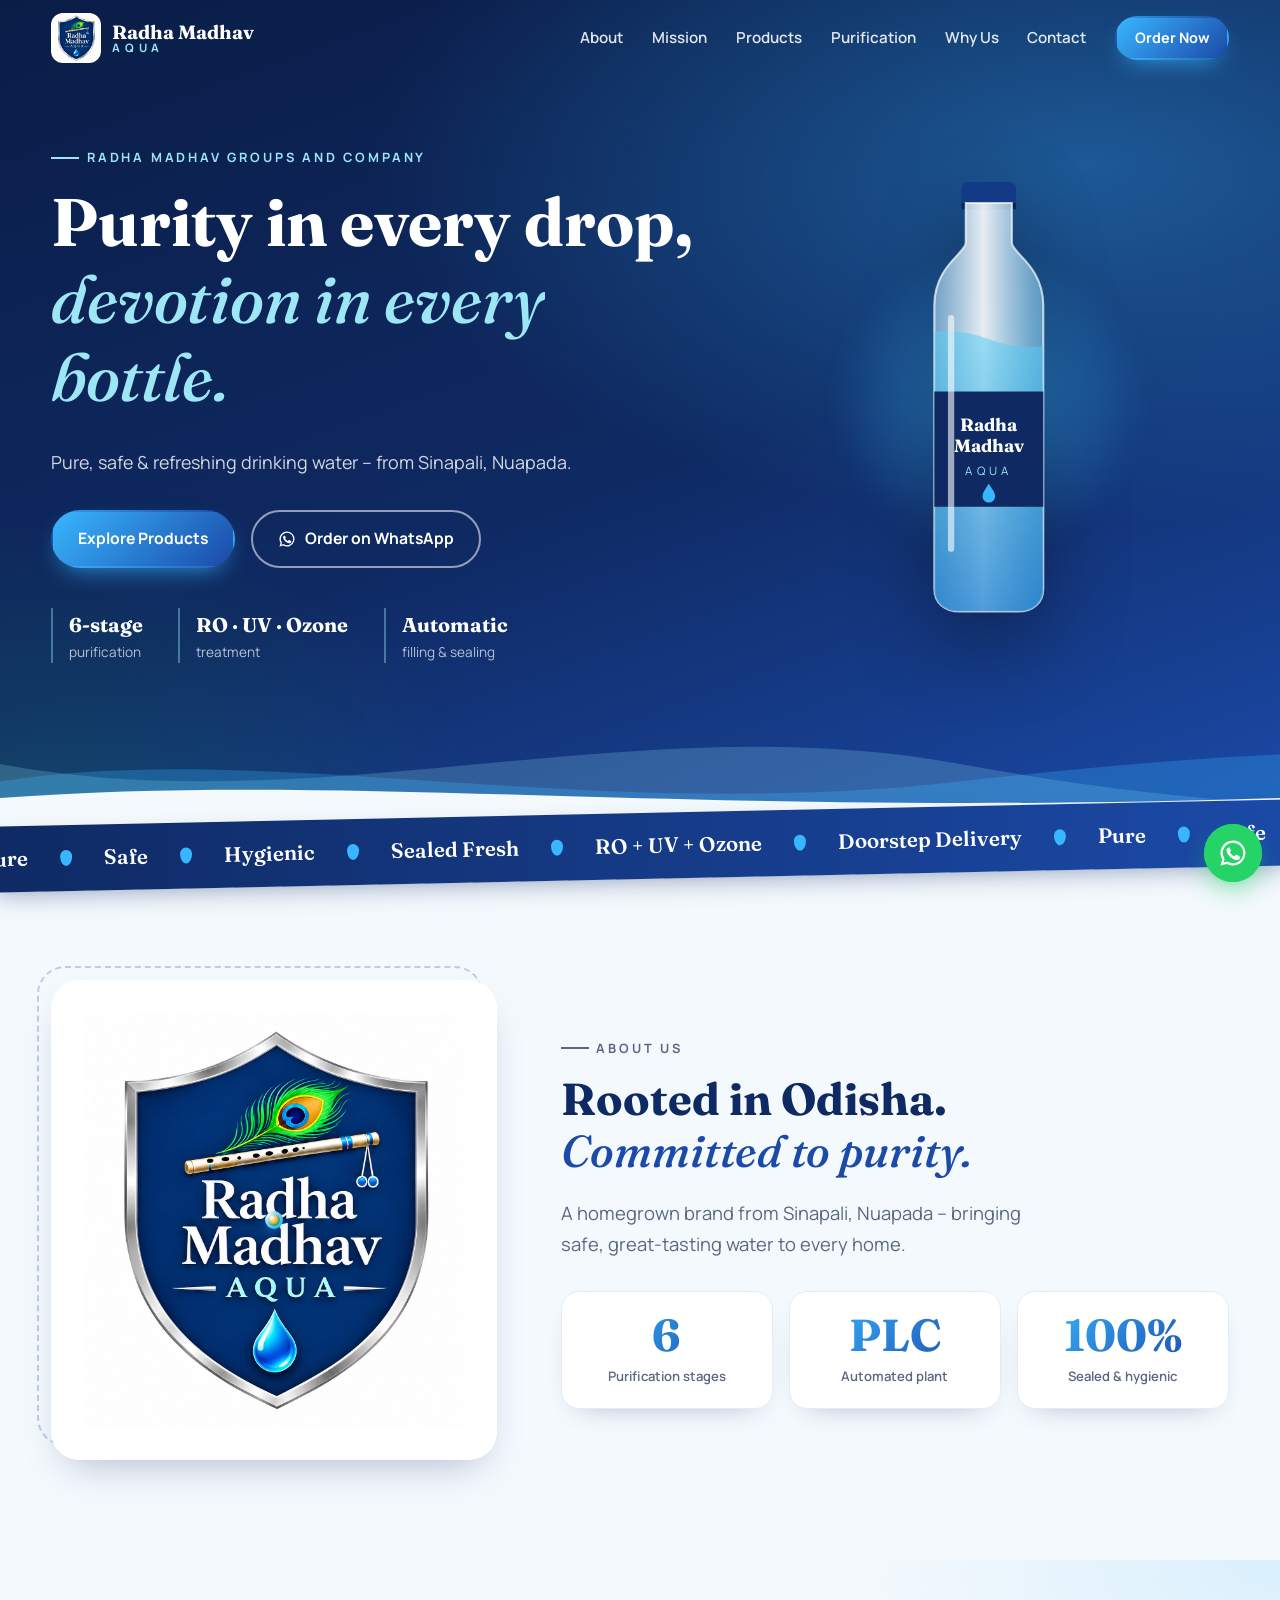
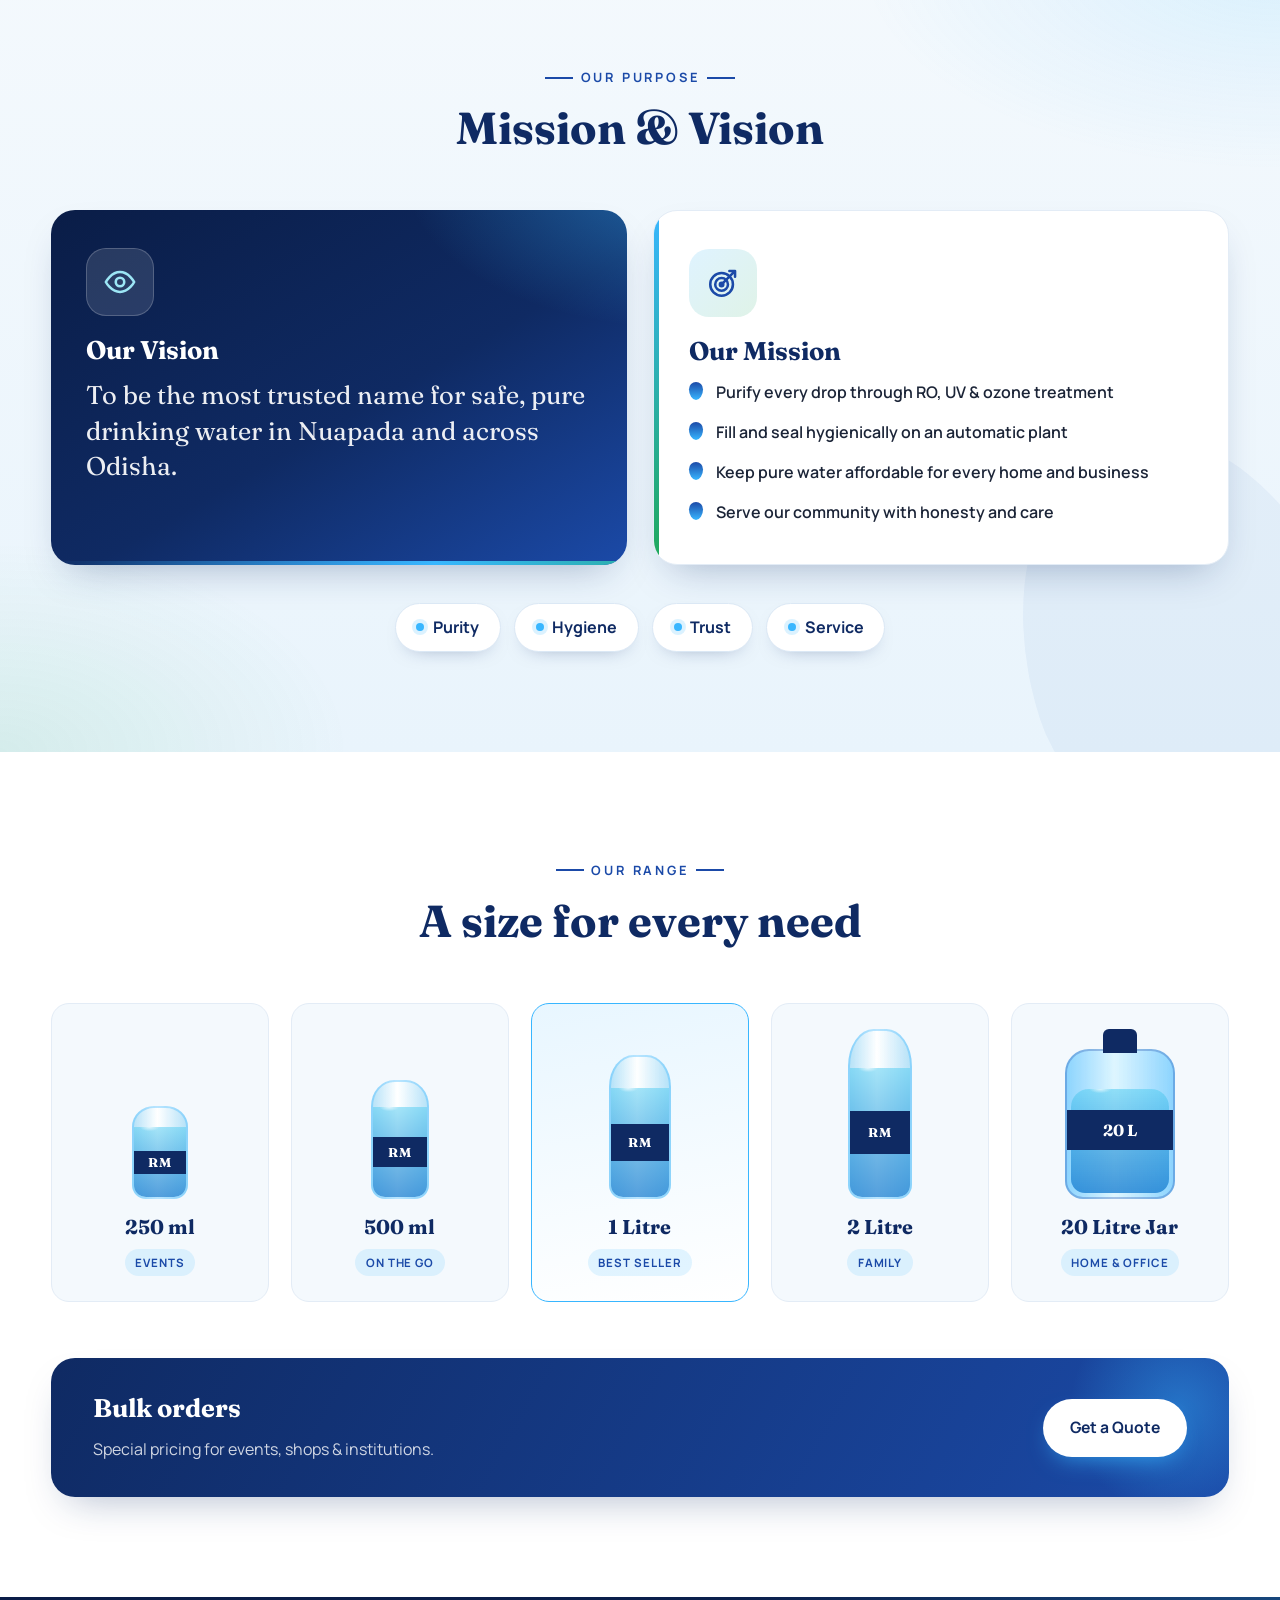
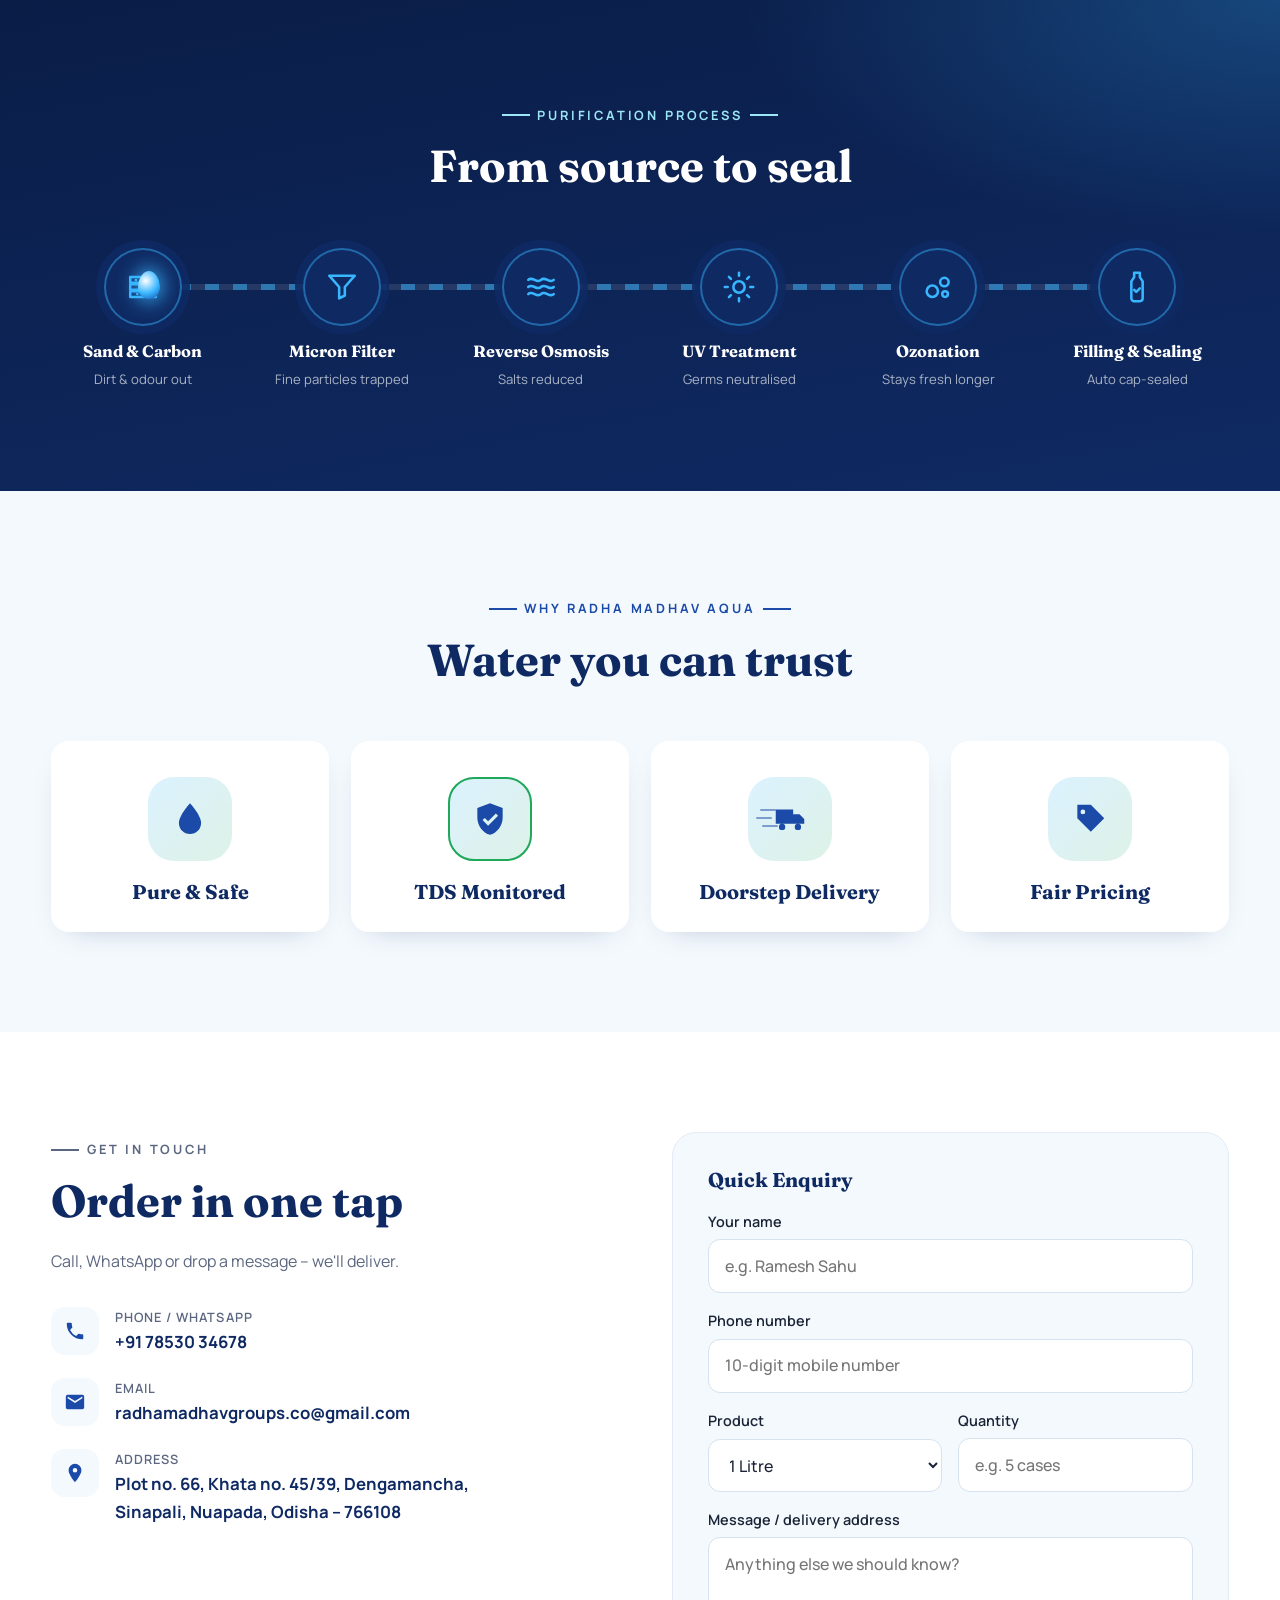
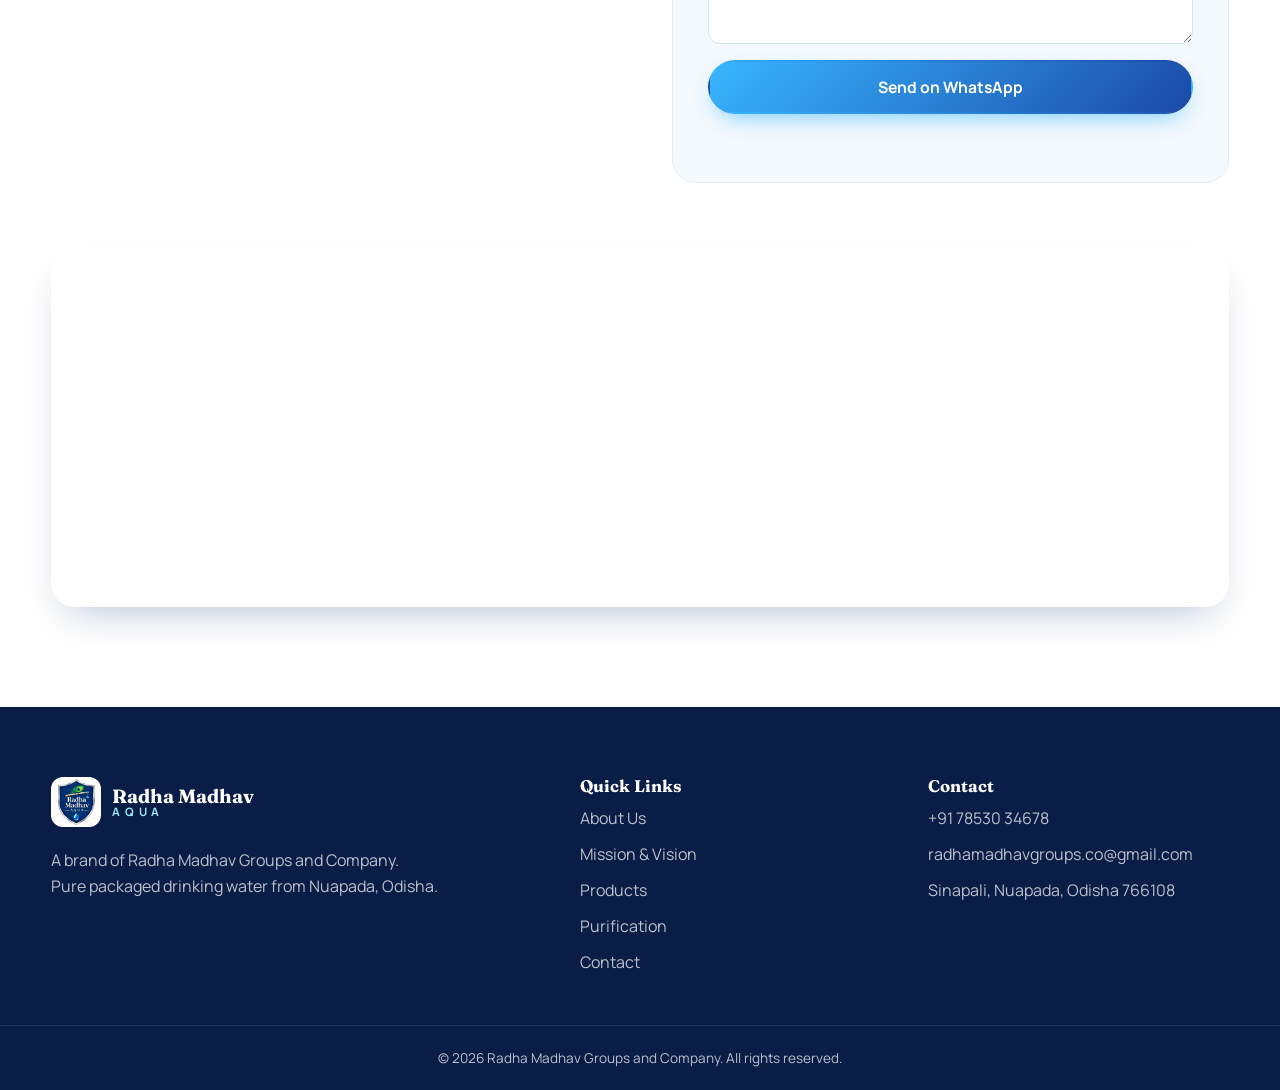
==== commit 77451c1a: "Add Mission & Vision section, update contact details, align claims with plant - New Mission & Vision" ====
--- a/index.html
+++ b/index.html
@@ -4,7 +4,7 @@
   <meta charset="UTF-8" />
   <meta name="viewport" content="width=device-width, initial-scale=1.0, viewport-fit=cover" />
   <title>Radha Madhav Aqua | Pure Packaged Drinking Water – Nuapada, Odisha</title>
-  <meta name="description" content="Radha Madhav Aqua by Radha Madhav Groups & Company – pure, safe packaged drinking water from Sinapali, Nuapada, Odisha. Bottles from 250 ml to 20 L jars. Bulk orders and dealership enquiries welcome." />
+  <meta name="description" content="Radha Madhav Aqua by Radha Madhav Groups and Company – packaged drinking water purified by RO, UV and ozone at our automatic plant in Sinapali, Nuapada, Odisha. Bottles, jars and bulk orders." />
   <meta name="keywords" content="Radha Madhav Aqua, packaged drinking water, mineral water Nuapada, water bottle Sinapali, 20 litre jar Odisha, water supplier Nuapada" />
   <meta name="theme-color" content="#0f2a63" />
 
@@ -29,7 +29,7 @@
   {
     "@context": "https://schema.org",
     "@type": "LocalBusiness",
-    "name": "Radha Madhav Aqua – Radha Madhav Groups & Company",
+    "name": "Radha Madhav Aqua – Radha Madhav Groups and Company",
     "image": "assets/logo.jpg",
     "telephone": "+91-7853034678",
     "email": "radhamadhavgroups.co@gmail.com",
@@ -60,6 +60,7 @@
 
       <nav class="nav" id="nav" aria-label="Main">
         <a href="#about">About</a>
+        <a href="#mission">Mission</a>
         <a href="#products">Products</a>
         <a href="#process">Purification</a>
         <a href="#why">Why Us</a>
@@ -81,9 +82,9 @@
 
     <div class="container hero__inner">
       <div class="hero__copy">
-        <p class="eyebrow">Radha Madhav Groups &amp; Company</p>
+        <p class="eyebrow">Radha Madhav Groups and Company</p>
         <h1 class="split" aria-label="Purity in every drop, devotion in every bottle.">Purity in every drop,<br /><em>devotion in every bottle.</em></h1>
-        <p class="hero__lead">Pure, safe &amp; refreshing – delivered across Nuapada and western Odisha.</p>
+        <p class="hero__lead">Pure, safe &amp; refreshing drinking water – from Sinapali, Nuapada.</p>
         <div class="hero__actions">
           <a href="#products" class="btn">Explore Products</a>
           <a href="https://wa.me/917853034678?text=Hello%20Radha%20Madhav%20Aqua%2C%20I%20would%20like%20to%20place%20an%20order." target="_blank" rel="noopener" class="btn btn--ghost">
@@ -92,9 +93,9 @@
           </a>
         </div>
         <ul class="hero__stats">
-          <li><strong>Multi-stage</strong><span>purification</span></li>
-          <li><strong>250 ml – 20 L</strong><span>pack sizes</span></li>
-          <li><strong>Doorstep</strong><span>local delivery</span></li>
+          <li><strong>6-stage</strong><span>purification</span></li>
+          <li><strong>RO · UV · Ozone</strong><span>treatment</span></li>
+          <li><strong>Automatic</strong><span>filling &amp; sealing</span></li>
         </ul>
       </div>
 
@@ -161,10 +162,51 @@
         <p class="about__lead">A homegrown brand from Sinapali, Nuapada – bringing safe, great-tasting water to every home.</p>
         <div class="counters">
           <div class="counter"><strong data-count="6">6</strong><span>Purification stages</span></div>
-          <div class="counter"><strong data-count="5">5</strong><span>Pack sizes</span></div>
+          <div class="counter"><strong>PLC</strong><span>Automated plant</span></div>
           <div class="counter"><strong data-count="100" data-suffix="%">100%</strong><span>Sealed &amp; hygienic</span></div>
         </div>
       </div>
+    </div>
+  </section>
+
+  <!-- ============ MISSION & VISION ============ -->
+  <!-- Edit the vision / mission wording here once the client confirms it -->
+  <section class="section mv" id="mission">
+    <div class="container">
+      <div class="section__head reveal">
+        <p class="eyebrow">Our Purpose</p>
+        <h2>Mission &amp; Vision</h2>
+      </div>
+
+      <div class="mv__grid">
+        <article class="mv-card mv-card--vision reveal">
+          <div class="mv-card__icon a-blink" aria-hidden="true">
+            <svg viewBox="0 0 24 24"><path d="M2 12s3.6-7 10-7 10 7 10 7-3.6 7-10 7S2 12 2 12Z"/><circle cx="12" cy="12" r="3"/></svg>
+          </div>
+          <h3>Our Vision</h3>
+          <p class="mv-card__lead">To be the most trusted name for safe, pure drinking water in Nuapada and across Odisha.</p>
+        </article>
+
+        <article class="mv-card mv-card--mission reveal">
+          <div class="mv-card__icon a-target" aria-hidden="true">
+            <svg viewBox="0 0 24 24"><circle cx="11" cy="13" r="8"/><circle cx="11" cy="13" r="4.5"/><circle cx="11" cy="13" r="1.2"/><path class="arrow" d="M11 13 20 4M16.5 3.5H20.5V7.5"/></svg>
+          </div>
+          <h3>Our Mission</h3>
+          <ul class="mv-list">
+            <li>Purify every drop through RO, UV &amp; ozone treatment</li>
+            <li>Fill and seal hygienically on an automatic plant</li>
+            <li>Keep pure water affordable for every home and business</li>
+            <li>Serve our community with honesty and care</li>
+          </ul>
+        </article>
+      </div>
+
+      <ul class="values reveal" aria-label="Our values">
+        <li>Purity</li>
+        <li>Hygiene</li>
+        <li>Trust</li>
+        <li>Service</li>
+      </ul>
     </div>
   </section>
 
@@ -207,8 +249,8 @@
 
       <div class="bulk reveal">
         <div>
-          <h3>Bulk orders &amp; dealership</h3>
-          <p>Special pricing for events, shops &amp; distributors.</p>
+          <h3>Bulk orders</h3>
+          <p>Special pricing for events, shops &amp; institutions.</p>
         </div>
         <a href="#contact" class="btn">Get a Quote</a>
       </div>
@@ -251,7 +293,7 @@
           </li>
           <li class="stage" style="--s:5">
             <span class="stage__icon"><svg viewBox="0 0 24 24"><path d="M10 2h4v3l2 3v12a2 2 0 0 1-2 2h-4a2 2 0 0 1-2-2V8l2-3V2Z"/><path d="m10 14 1.5 1.5L14 13"/></svg></span>
-            <h3>Hygienic Filling</h3><small>Sealed untouched</small>
+            <h3>Filling &amp; Sealing</h3><small>Auto cap-sealed</small>
           </li>
         </ol>
       </div>
@@ -276,7 +318,7 @@
           <div class="why-card__icon a-pulse">
             <svg viewBox="0 0 24 24"><path d="M12 2 4 5v6c0 5 3.4 9.7 8 11 4.6-1.3 8-6 8-11V5l-8-3Zm-1.2 14.2-3.5-3.5 1.4-1.4 2.1 2.1 4.9-4.9 1.4 1.4-6.3 6.3Z"/></svg>
           </div>
-          <h3>Quality Checked</h3>
+          <h3>TDS Monitored</h3>
         </div>
         <div class="why-card reveal">
           <div class="why-card__icon a-drive">
@@ -340,7 +382,7 @@
               <option>250 ml</option>
               <option>2 Litre</option>
               <option>20 Litre Jar</option>
-              <option>Bulk / Dealership</option>
+              <option>Bulk order</option>
             </select>
           </label>
           <label>
@@ -373,7 +415,7 @@
           <img src="assets/logo.jpg" alt="" class="brand__logo" />
           <span class="brand__text"><strong>Radha Madhav</strong><small>AQUA</small></span>
         </div>
-        <p>A brand of Radha Madhav Groups &amp; Company.<br />Pure packaged drinking water from Nuapada, Odisha.</p>
+        <p>A brand of Radha Madhav Groups and Company.<br />Pure packaged drinking water from Nuapada, Odisha.</p>
         <!-- Add FSSAI / BIS licence numbers here once available, e.g.:
         <p class="footer__licence">FSSAI Lic. No: XXXXXXXXXXXXXX</p> -->
       </div>
@@ -381,6 +423,7 @@
         <h4>Quick Links</h4>
         <ul>
           <li><a href="#about">About Us</a></li>
+          <li><a href="#mission">Mission &amp; Vision</a></li>
           <li><a href="#products">Products</a></li>
           <li><a href="#process">Purification</a></li>
           <li><a href="#contact">Contact</a></li>
@@ -396,7 +439,7 @@
       </div>
     </div>
     <div class="footer__bottom">
-      <div class="container">© <span id="year"></span> Radha Madhav Groups &amp; Company. All rights reserved.</div>
+      <div class="container">© <span id="year"></span> Radha Madhav Groups and Company. All rights reserved.</div>
     </div>
   </footer>
 
--- a/css/visuals.css
+++ b/css/visuals.css
@@ -189,3 +189,112 @@
   .about__orbit { display: none; }
   .pipeline__drop { animation-duration: 12s; }
 }
+
+/* ==========================================================
+   Mission & Vision
+   ========================================================== */
+.mv {
+  position: relative; overflow: hidden;
+  background:
+    radial-gradient(600px 300px at 100% 0%, rgba(56,182,255,.14), transparent 70%),
+    radial-gradient(500px 300px at 0% 100%, rgba(31,168,90,.10), transparent 70%),
+    linear-gradient(180deg, var(--bg), #e9f4fc);
+}
+.mv::before { /* faint watermark drop */
+  content: ""; position: absolute; right: -60px; bottom: -80px; width: 320px; height: 400px;
+  background: rgba(27,74,168,.05);
+  border-radius: 50% 50% 50% 50% / 60% 60% 40% 40%; transform: rotate(-18deg);
+  pointer-events: none;
+}
+.mv__grid { display: grid; grid-template-columns: 1fr 1fr; gap: 1.6rem; align-items: stretch; position: relative; }
+
+.mv-card {
+  position: relative; border-radius: 24px; padding: 2.4rem 2.2rem;
+  display: flex; flex-direction: column; overflow: hidden;
+  box-shadow: var(--shadow);
+  transition: transform .3s, box-shadow .3s, opacity .8s ease;
+}
+.mv-card:hover { transform: translateY(-6px); }
+.mv-card h3 { font-size: 1.6rem; margin: 1.2rem 0 .8rem; }
+
+.mv-card--vision {
+  color: #fff;
+  background:
+    radial-gradient(400px 220px at 110% -10%, rgba(56,182,255,.45), transparent 70%),
+    linear-gradient(150deg, var(--navy-deep), var(--navy) 55%, var(--royal));
+}
+.mv-card--vision h3 { color: #fff; }
+.mv-card__lead { font-family: var(--font-display); font-size: clamp(1.25rem, 2.2vw, 1.6rem); line-height: 1.4; margin: 0; color: rgba(255,255,255,.92); }
+.mv-card--vision::after { /* animated shimmer line along the bottom */
+  content: ""; position: absolute; left: 0; right: 0; bottom: 0; height: 4px;
+  background: linear-gradient(90deg, transparent, var(--aqua), var(--peacock), transparent);
+  background-size: 200% 100%; animation: shimmer 4s linear infinite;
+}
+@keyframes shimmer { to { background-position: -200% 0; } }
+
+.mv-card--mission { background: var(--white); border: 1px solid #e3ecf6; }
+.mv-card--mission::after {
+  content: ""; position: absolute; left: 0; top: 0; bottom: 0; width: 5px;
+  background: linear-gradient(180deg, var(--aqua), var(--peacock));
+}
+
+.mv-card__icon {
+  width: 68px; height: 68px; border-radius: 20px; display: grid; place-items: center;
+  background: rgba(255,255,255,.12); border: 1px solid rgba(255,255,255,.2);
+}
+.mv-card--mission .mv-card__icon { background: linear-gradient(135deg, rgba(56,182,255,.16), rgba(31,168,90,.14)); border: 0; }
+.mv-card__icon svg { width: 34px; height: 34px; fill: none; stroke: var(--aqua-soft); stroke-width: 1.8; stroke-linecap: round; stroke-linejoin: round; }
+.mv-card--mission .mv-card__icon svg { stroke: var(--royal); }
+
+/* Eye blinks */
+.a-blink svg { transform-origin: 50% 50%; animation: blink 4.5s ease-in-out infinite; }
+@keyframes blink { 0%, 44%, 52%, 100% { transform: scaleY(1); } 48% { transform: scaleY(.1); } }
+/* Arrow hits the target */
+.a-target .arrow { animation: hit 3.2s cubic-bezier(.5,0,.3,1.4) infinite; }
+@keyframes hit { 0%, 15% { transform: translate(6px, -6px); opacity: 0; } 40%, 85% { transform: none; opacity: 1; } 100% { transform: none; opacity: 0; } }
+
+.mv-list { list-style: none; padding: 0; margin: 0; display: grid; gap: .85rem; }
+.mv-list li { display: flex; gap: .8rem; align-items: flex-start; font-weight: 600; color: var(--ink); }
+.mv-list li::before {
+  content: ""; flex: none; width: 14px; height: 18px; margin-top: .2rem;
+  background: linear-gradient(180deg, var(--aqua), var(--royal));
+  border-radius: 50% 50% 50% 50% / 60% 60% 40% 40%; transform: rotate(180deg);
+}
+/* list items slide in one by one when the card appears */
+.mv-list li { opacity: 0; transform: translateX(-14px); transition: opacity .6s ease, transform .6s ease; }
+.mv-card.is-visible .mv-list li { opacity: 1; transform: none; }
+.mv-card.is-visible .mv-list li:nth-child(1) { transition-delay: .35s; }
+.mv-card.is-visible .mv-list li:nth-child(2) { transition-delay: .5s; }
+.mv-card.is-visible .mv-list li:nth-child(3) { transition-delay: .65s; }
+.mv-card.is-visible .mv-list li:nth-child(4) { transition-delay: .8s; }
+
+.values { list-style: none; padding: 0; margin: 2.4rem 0 0; display: flex; flex-wrap: wrap; justify-content: center; gap: .8rem; position: relative; }
+.values li {
+  display: inline-flex; align-items: center; gap: .55rem;
+  padding: .65rem 1.3rem; border-radius: 999px; background: var(--white);
+  border: 1px solid #dbe8f5; font-weight: 700; color: var(--navy);
+  box-shadow: 0 8px 20px -14px rgba(15,42,99,.5);
+  animation: bobChip 4s ease-in-out infinite;
+}
+.values li:nth-child(2) { animation-delay: -1s; }
+.values li:nth-child(3) { animation-delay: -2s; }
+.values li:nth-child(4) { animation-delay: -3s; }
+.values li::before { content: ""; width: 8px; height: 8px; border-radius: 50%; background: var(--aqua); box-shadow: 0 0 0 4px rgba(56,182,255,.18); }
+@keyframes bobChip { 50% { transform: translateY(-4px); } }
+
+@media (max-width: 900px) {
+  .mv__grid { grid-template-columns: 1fr; }
+}
+@media (max-width: 600px) {
+  .mv-card { padding: 1.8rem 1.5rem; border-radius: 20px; }
+  .mv-card h3 { font-size: 1.35rem; margin-top: 1rem; }
+  .mv-card__icon { width: 58px; height: 58px; border-radius: 16px; }
+  .mv-card__icon svg { width: 28px; height: 28px; }
+  .values { gap: .55rem; margin-top: 1.8rem; }
+  .values li { padding: .55rem 1rem; font-size: .92rem; }
+  .mv::before { width: 200px; height: 250px; }
+}
+@media (prefers-reduced-motion: reduce) {
+  .values li, .a-blink svg { animation: none; }
+  .mv-list li { transform: none; }
+}
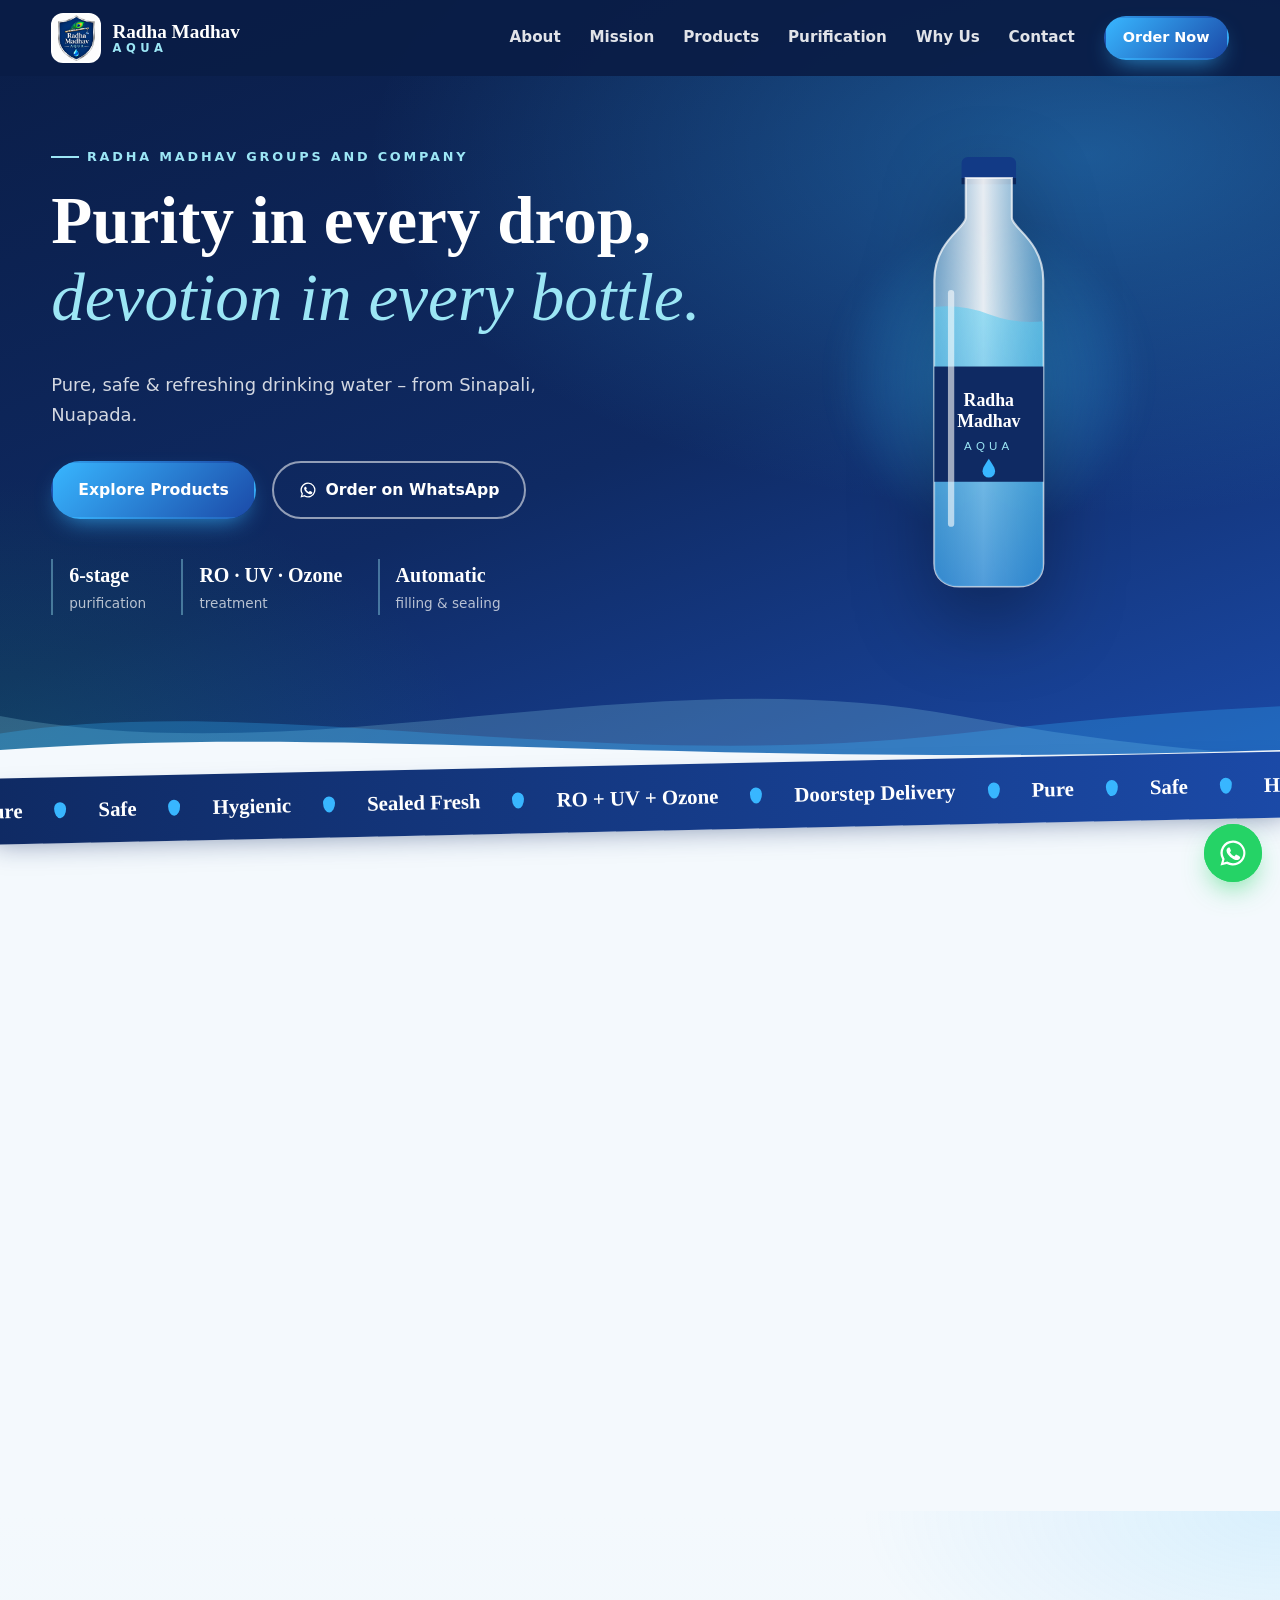
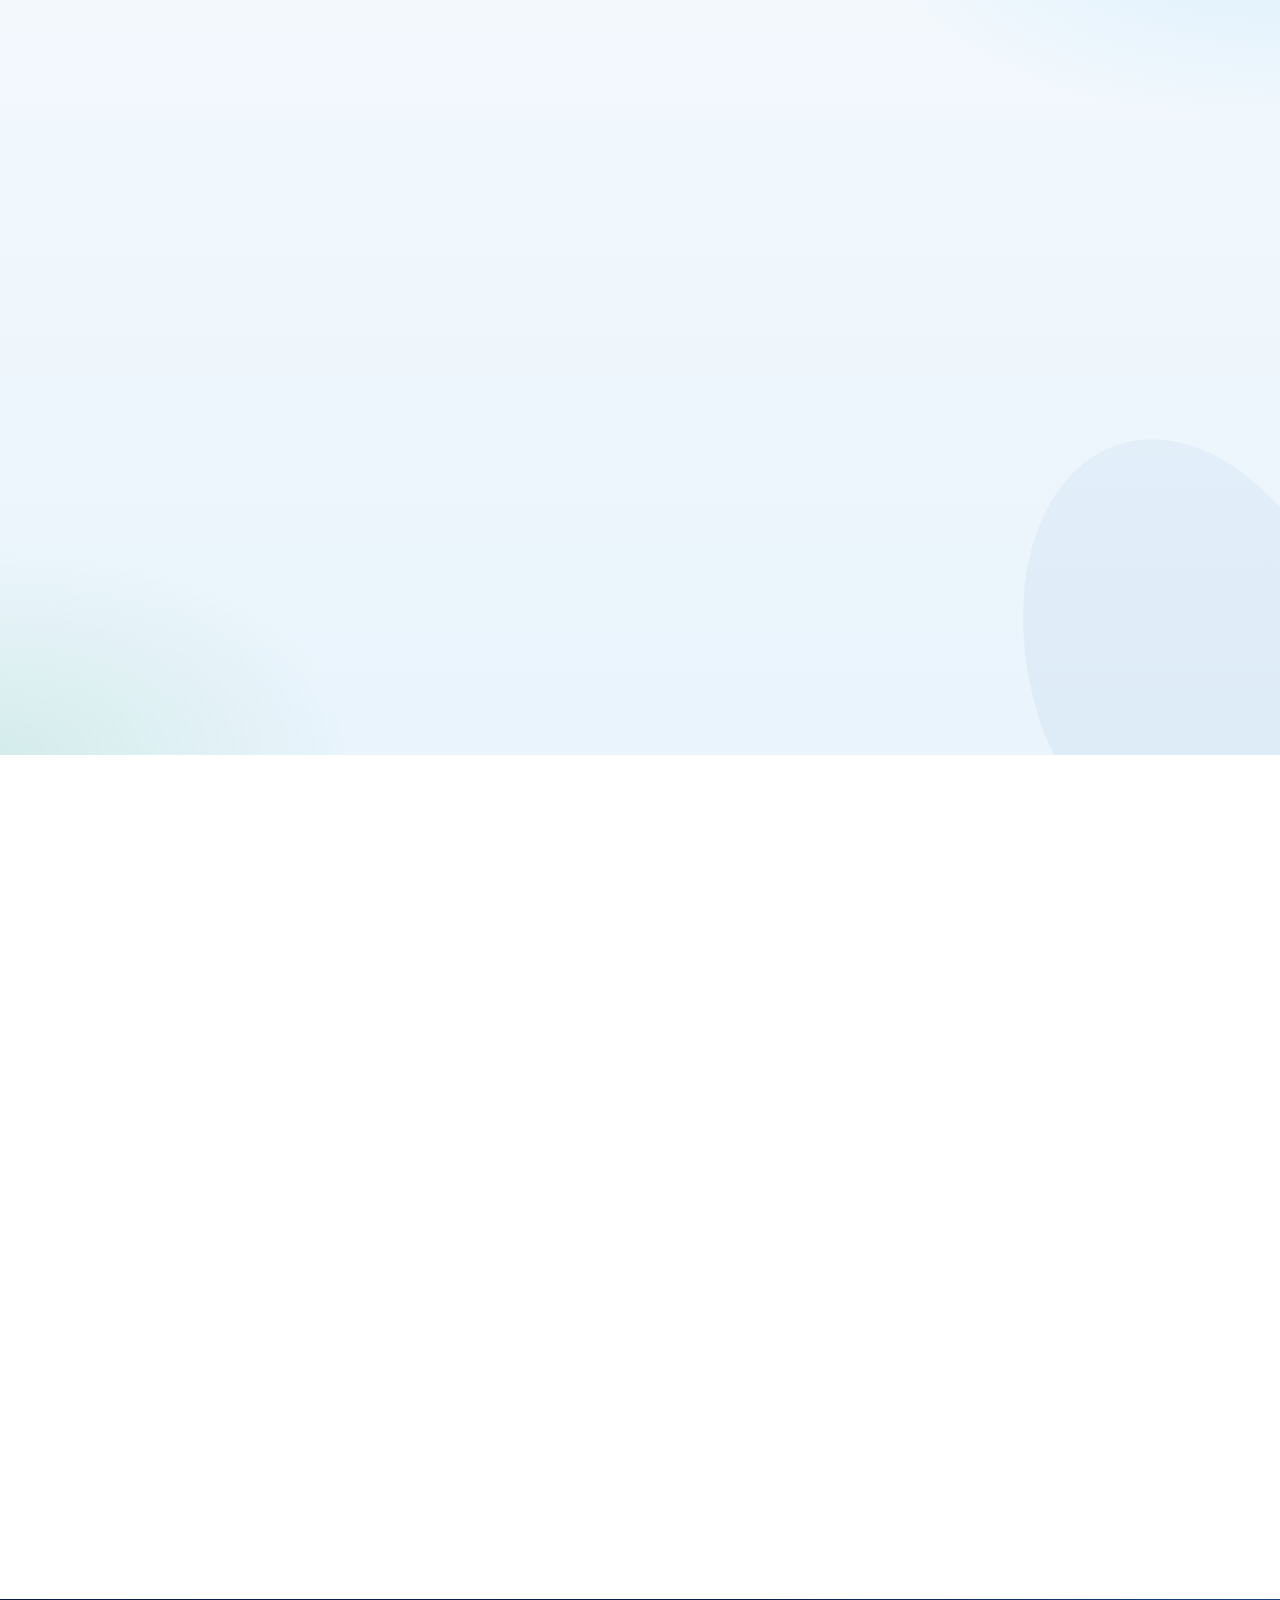
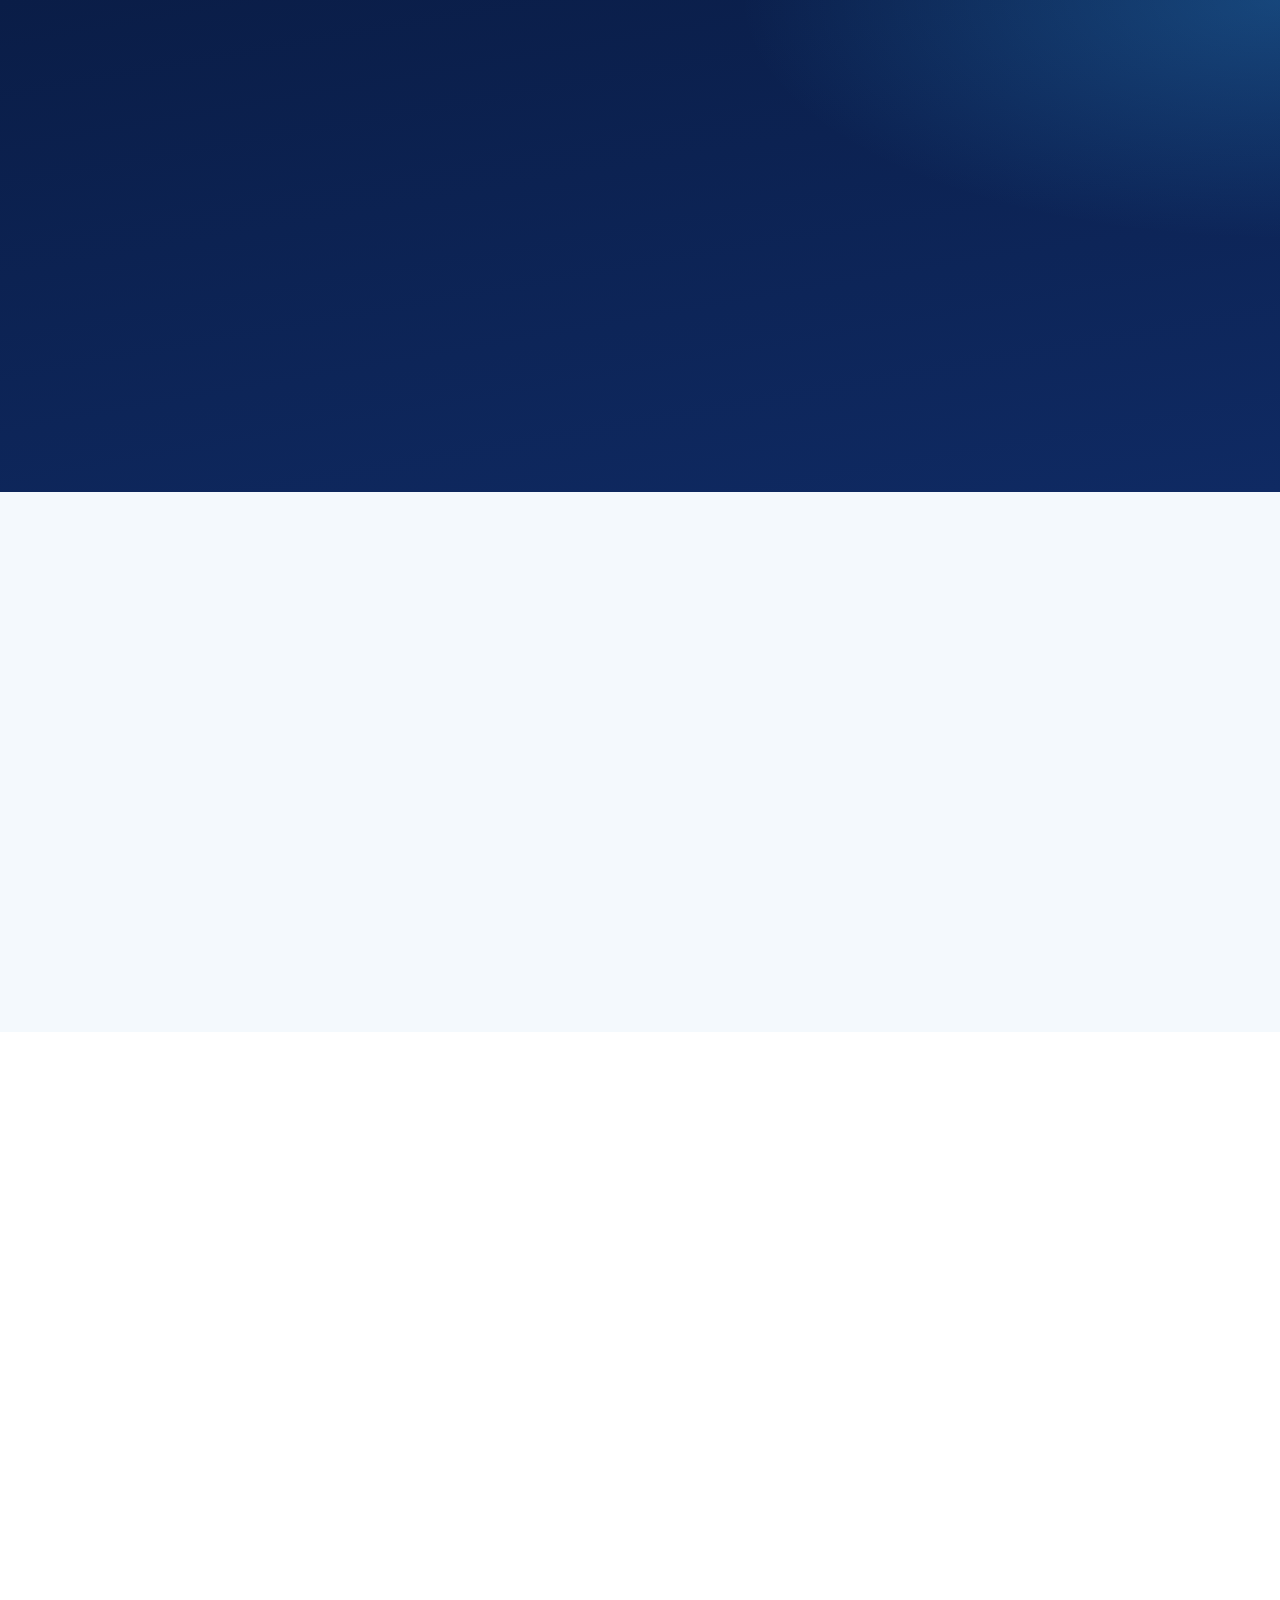
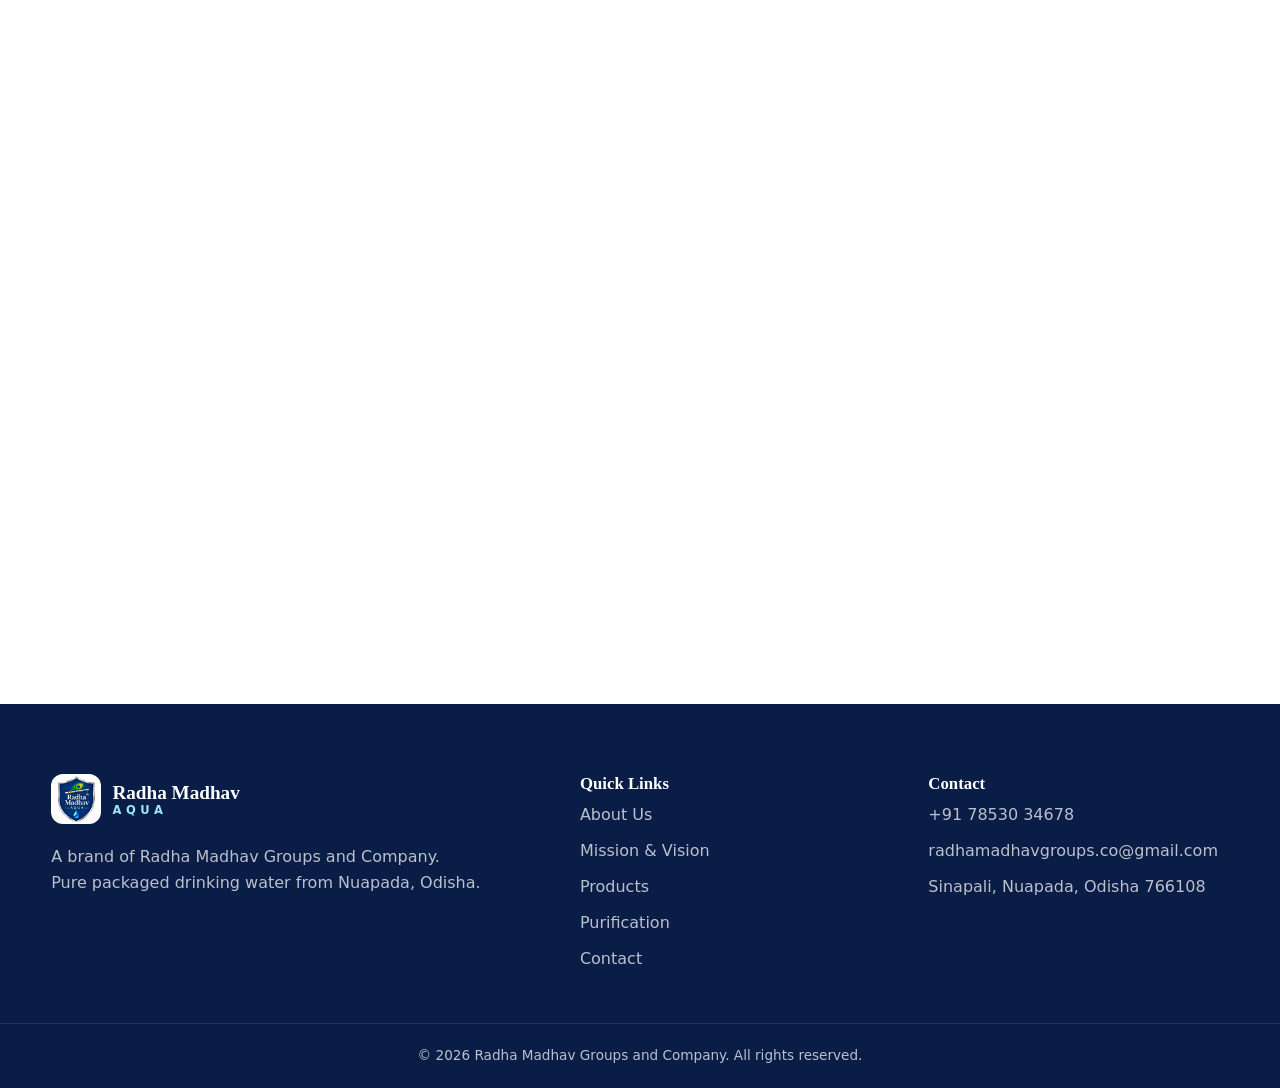
==== commit cf831dbd: "Production hardening: CSP, referrer policy, sandboxed map, safe form - Strict Content-Security-Polic" ====
--- a/index.html
+++ b/index.html
@@ -3,6 +3,9 @@
 <head>
   <meta charset="UTF-8" />
   <meta name="viewport" content="width=device-width, initial-scale=1.0, viewport-fit=cover" />
+  <!-- Security: GitHub Pages cannot send custom headers, so the policy is set here -->
+  <meta http-equiv="Content-Security-Policy" content="default-src 'self'; script-src 'self'; style-src 'self' https://fonts.googleapis.com; font-src https://fonts.gstatic.com; img-src 'self' data:; frame-src https://www.google.com https://maps.google.com; connect-src 'self'; manifest-src 'self'; worker-src 'none'; object-src 'none'; base-uri 'self'; form-action 'none'; upgrade-insecure-requests; require-trusted-types-for 'script'" />
+  <meta name="referrer" content="strict-origin-when-cross-origin" />
   <title>Radha Madhav Aqua | Pure Packaged Drinking Water – Nuapada, Odisha</title>
   <meta name="description" content="Radha Madhav Aqua by Radha Madhav Groups and Company – packaged drinking water purified by RO, UV and ozone at our automatic plant in Sinapali, Nuapada, Odisha. Bottles, jars and bulk orders." />
   <meta name="keywords" content="Radha Madhav Aqua, packaged drinking water, mineral water Nuapada, water bottle Sinapali, 20 litre jar Odisha, water supplier Nuapada" />
@@ -23,6 +26,8 @@
   <link rel="stylesheet" href="css/motion.css" />
   <link rel="stylesheet" href="css/visuals.css" />
   <link rel="stylesheet" href="css/responsive.css" />
+  <noscript><link rel="stylesheet" href="css/noscript.css" /></noscript>
+  <link rel="canonical" href="https://prakh20.github.io/radhamadhav-aqua/" />
 
   <!-- Local business structured data (helps Google Maps / search) -->
   <script type="application/ld+json">
@@ -30,7 +35,8 @@
     "@context": "https://schema.org",
     "@type": "LocalBusiness",
     "name": "Radha Madhav Aqua – Radha Madhav Groups and Company",
-    "image": "assets/logo.jpg",
+    "image": "https://prakh20.github.io/radhamadhav-aqua/assets/logo.jpg",
+    "url": "https://prakh20.github.io/radhamadhav-aqua/",
     "telephone": "+91-7853034678",
     "email": "radhamadhavgroups.co@gmail.com",
     "address": {
@@ -87,7 +93,7 @@
         <p class="hero__lead">Pure, safe &amp; refreshing drinking water – from Sinapali, Nuapada.</p>
         <div class="hero__actions">
           <a href="#products" class="btn">Explore Products</a>
-          <a href="https://wa.me/917853034678?text=Hello%20Radha%20Madhav%20Aqua%2C%20I%20would%20like%20to%20place%20an%20order." target="_blank" rel="noopener" class="btn btn--ghost">
+          <a href="https://wa.me/917853034678?text=Hello%20Radha%20Madhav%20Aqua%2C%20I%20would%20like%20to%20place%20an%20order." target="_blank" rel="noopener noreferrer" class="btn btn--ghost">
             <svg viewBox="0 0 24 24" width="18" height="18" aria-hidden="true"><path fill="currentColor" d="M12 2a10 10 0 0 0-8.6 15.1L2 22l5-1.3A10 10 0 1 0 12 2Zm0 18.2a8.2 8.2 0 0 1-4.2-1.2l-.3-.2-3 .8.8-2.9-.2-.3A8.2 8.2 0 1 1 12 20.2Zm4.5-6.1c-.2-.1-1.5-.7-1.7-.8s-.4-.1-.6.1-.7.8-.8 1-.3.2-.5.1a6.7 6.7 0 0 1-3.3-2.9c-.3-.4.3-.4.7-1.3a.5.5 0 0 0 0-.4l-.8-1.9c-.2-.5-.4-.4-.6-.4h-.5a1 1 0 0 0-.7.3 3 3 0 0 0-.9 2.2 5.2 5.2 0 0 0 1.1 2.8 11.9 11.9 0 0 0 4.6 4c1.7.7 2.4.8 3.2.7a2.8 2.8 0 0 0 1.8-1.3 2.3 2.3 0 0 0 .2-1.3c-.1-.1-.3-.2-.5-.3Z"/></svg>
             Order on WhatsApp
           </a>
@@ -154,7 +160,7 @@
     <div class="container about__grid">
       <div class="about__media reveal">
         <div class="about__orbit" aria-hidden="true"><span></span><span></span><span></span></div>
-        <img src="assets/logo.jpg" alt="Radha Madhav Aqua shield logo" />
+        <img src="assets/logo.jpg" alt="Radha Madhav Aqua shield logo" loading="lazy" decoding="async" />
       </div>
       <div class="about__copy reveal">
         <p class="eyebrow">About Us</p>
@@ -220,22 +226,22 @@
 
       <div class="product-grid">
         <!-- Edit sizes / tags to match the actual product line -->
-        <article class="product reveal" style="--h:.55">
+        <article class="product reveal h55">
           <div class="product__img"><span class="mini-bottle"></span></div>
           <h3>250 ml</h3>
           <span class="product__tag">Events</span>
         </article>
-        <article class="product reveal" style="--h:.7">
+        <article class="product reveal h70">
           <div class="product__img"><span class="mini-bottle"></span></div>
           <h3>500 ml</h3>
           <span class="product__tag">On the go</span>
         </article>
-        <article class="product product--featured reveal" style="--h:.85">
+        <article class="product product--featured reveal h85">
           <div class="product__img"><span class="mini-bottle"></span></div>
           <h3>1 Litre</h3>
           <span class="product__tag">Best seller</span>
         </article>
-        <article class="product reveal" style="--h:1">
+        <article class="product reveal h100">
           <div class="product__img"><span class="mini-bottle"></span></div>
           <h3>2 Litre</h3>
           <span class="product__tag">Family</span>
@@ -271,27 +277,27 @@
           <span class="pipeline__drop"></span>
         </div>
         <ol class="pipeline__stages">
-          <li class="stage" style="--s:0">
+          <li class="stage s0">
             <span class="stage__icon"><svg viewBox="0 0 24 24"><path d="M3 5h18v4H3zM3 10h18v4H3zM3 15h18v4H3z"/><path d="M7 7h.01M12 12h.01M17 17h.01M15 7h.01M8 17h.01"/></svg></span>
             <h3>Sand &amp; Carbon</h3><small>Dirt &amp; odour out</small>
           </li>
-          <li class="stage" style="--s:1">
+          <li class="stage s1">
             <span class="stage__icon"><svg viewBox="0 0 24 24"><path d="M3 4h18l-7 8v6l-4 2v-8L3 4Z"/></svg></span>
             <h3>Micron Filter</h3><small>Fine particles trapped</small>
           </li>
-          <li class="stage" style="--s:2">
+          <li class="stage s2">
             <span class="stage__icon"><svg viewBox="0 0 24 24"><path d="M3 7c3-3 6 3 9 0s6 3 9 0M3 12c3-3 6 3 9 0s6 3 9 0M3 17c3-3 6 3 9 0s6 3 9 0"/></svg></span>
             <h3>Reverse Osmosis</h3><small>Salts reduced</small>
           </li>
-          <li class="stage" style="--s:3">
+          <li class="stage s3">
             <span class="stage__icon"><svg viewBox="0 0 24 24"><circle cx="12" cy="12" r="4"/><path d="M12 2v2M12 20v2M2 12h2M20 12h2M4.9 4.9l1.4 1.4M17.7 17.7l1.4 1.4M4.9 19.1l1.4-1.4M17.7 6.3l1.4-1.4"/></svg></span>
             <h3>UV Treatment</h3><small>Germs neutralised</small>
           </li>
-          <li class="stage" style="--s:4">
+          <li class="stage s4">
             <span class="stage__icon"><svg viewBox="0 0 24 24"><circle cx="8" cy="15" r="4"/><circle cx="16.5" cy="8.5" r="3"/><circle cx="17" cy="17" r="2"/></svg></span>
             <h3>Ozonation</h3><small>Stays fresh longer</small>
           </li>
-          <li class="stage" style="--s:5">
+          <li class="stage s5">
             <span class="stage__icon"><svg viewBox="0 0 24 24"><path d="M10 2h4v3l2 3v12a2 2 0 0 1-2 2h-4a2 2 0 0 1-2-2V8l2-3V2Z"/><path d="m10 14 1.5 1.5L14 13"/></svg></span>
             <h3>Filling &amp; Sealing</h3><small>Auto cap-sealed</small>
           </li>
@@ -363,15 +369,15 @@
         </ul>
       </div>
 
-      <form class="contact__form reveal" id="orderForm" novalidate>
+      <form class="contact__form reveal" id="orderForm" action="#contact" novalidate>
         <h3>Quick Enquiry</h3>
         <label>
           Your name
-          <input type="text" name="name" required placeholder="e.g. Ramesh Sahu" />
+          <input type="text" name="name" required maxlength="60" autocomplete="name" placeholder="e.g. Ramesh Sahu" />
         </label>
         <label>
           Phone number
-          <input type="tel" name="phone" required pattern="[0-9+\s-]{10,15}" placeholder="10-digit mobile number" />
+          <input type="tel" name="phone" required maxlength="15" pattern="[0-9+\s-]{10,15}" inputmode="tel" autocomplete="tel" placeholder="10-digit mobile number" />
         </label>
         <div class="form-row">
           <label>
@@ -387,12 +393,12 @@
           </label>
           <label>
             Quantity
-            <input type="text" name="qty" placeholder="e.g. 5 cases" />
+            <input type="text" name="qty" maxlength="40" placeholder="e.g. 5 cases" />
           </label>
         </div>
         <label>
           Message / delivery address
-          <textarea name="message" rows="3" placeholder="Anything else we should know?"></textarea>
+          <textarea name="message" rows="3" maxlength="500" placeholder="Anything else we should know?"></textarea>
         </label>
         <button type="submit" class="btn btn--block">Send on WhatsApp</button>
         <p class="form-note" id="formNote" role="status"></p>
@@ -403,7 +409,9 @@
       <iframe
         title="Radha Madhav Aqua location – Sinapali, Nuapada"
         src="https://www.google.com/maps?q=Dengamancha,Sinapali,Nuapada,Odisha+766108&output=embed"
-        loading="lazy" referrerpolicy="no-referrer-when-downgrade" allowfullscreen></iframe>
+        loading="lazy" referrerpolicy="strict-origin-when-cross-origin"
+        sandbox="allow-scripts allow-same-origin allow-popups allow-popups-to-escape-sandbox"
+        allowfullscreen></iframe>
     </div>
   </section>
 
@@ -412,7 +420,7 @@
     <div class="container footer__grid">
       <div>
         <div class="brand brand--footer">
-          <img src="assets/logo.jpg" alt="" class="brand__logo" />
+          <img src="assets/logo.jpg" alt="" class="brand__logo" loading="lazy" decoding="async" />
           <span class="brand__text"><strong>Radha Madhav</strong><small>AQUA</small></span>
         </div>
         <p>A brand of Radha Madhav Groups and Company.<br />Pure packaged drinking water from Nuapada, Odisha.</p>
@@ -444,7 +452,7 @@
   </footer>
 
   <!-- Floating WhatsApp button -->
-  <a class="wa-float" href="https://wa.me/917853034678?text=Hello%20Radha%20Madhav%20Aqua" target="_blank" rel="noopener" aria-label="Chat on WhatsApp">
+  <a class="wa-float" href="https://wa.me/917853034678?text=Hello%20Radha%20Madhav%20Aqua" target="_blank" rel="noopener noreferrer" aria-label="Chat on WhatsApp">
     <svg viewBox="0 0 24 24" aria-hidden="true"><path fill="currentColor" d="M12 2a10 10 0 0 0-8.6 15.1L2 22l5-1.3A10 10 0 1 0 12 2Zm0 18.2a8.2 8.2 0 0 1-4.2-1.2l-.3-.2-3 .8.8-2.9-.2-.3A8.2 8.2 0 1 1 12 20.2Zm4.5-6.1c-.2-.1-1.5-.7-1.7-.8s-.4-.1-.6.1-.7.8-.8 1-.3.2-.5.1a6.7 6.7 0 0 1-3.3-2.9c-.3-.4.3-.4.7-1.3a.5.5 0 0 0 0-.4l-.8-1.9c-.2-.5-.4-.4-.6-.4h-.5a1 1 0 0 0-.7.3 3 3 0 0 0-.9 2.2 5.2 5.2 0 0 0 1.1 2.8 11.9 11.9 0 0 0 4.6 4c1.7.7 2.4.8 3.2.7a2.8 2.8 0 0 0 1.8-1.3 2.3 2.3 0 0 0 .2-1.3c-.1-.1-.3-.2-.5-.3Z"/></svg>
   </a>
 
--- a/css/style.css
+++ b/css/style.css
@@ -1,312 +1,312 @@
-/* ==========================================================
-   Radha Madhav Aqua – stylesheet
-   Brand palette taken from the logo
-   ========================================================== */
-:root {
-  --navy: #0f2a63;
-  --navy-deep: #0a1d47;
-  --royal: #1b4aa8;
-  --aqua: #38b6ff;
-  --aqua-soft: #9ce6f5;
-  --peacock: #1fa85a;
-  --gold: #e3a92b;
-  --silver: #c9d1dc;
-  --ink: #1b2437;
-  --muted: #5b6780;
-  --bg: #f4f9fd;
-  --white: #ffffff;
-
-  --radius: 18px;
-  --shadow: 0 18px 40px -18px rgba(15, 42, 99, .35);
-  --font-display: "Fraunces", Georgia, serif;
-  --font-body: "Manrope", system-ui, -apple-system, "Segoe UI", sans-serif;
-}
-
-*, *::before, *::after { box-sizing: border-box; }
-html { scroll-behavior: smooth; scroll-padding-top: 84px; overflow-x: clip; }
-body {
-  margin: 0;
-  overflow-x: clip;
-  font-family: var(--font-body);
-  color: var(--ink);
-  background: var(--bg);
-  line-height: 1.65;
-  -webkit-font-smoothing: antialiased;
-}
-img { max-width: 100%; display: block; }
-a { color: inherit; }
-h1, h2, h3, h4 { font-family: var(--font-display); line-height: 1.15; margin: 0 0 .5em; color: var(--navy); }
-h2 { font-size: clamp(1.9rem, 3.6vw, 2.8rem); }
-h3 { font-size: 1.25rem; }
-p { margin: 0 0 1em; }
-
-.container { width: min(1180px, 92%); margin-inline: auto; }
-
-.eyebrow {
-  display: inline-flex; align-items: center; gap: .6em;
-  font-size: .8rem; font-weight: 700; letter-spacing: .22em; text-transform: uppercase;
-  color: var(--royal); margin-bottom: .9rem;
-}
-.eyebrow::before { content: ""; width: 28px; height: 2px; background: currentColor; }
-
-/* ---------- Buttons ---------- */
-.btn {
-  display: inline-flex; align-items: center; justify-content: center; gap: .55em;
-  padding: .9em 1.6em; border-radius: 999px; border: 2px solid transparent;
-  background: linear-gradient(135deg, var(--aqua), var(--royal));
-  color: var(--white); font-weight: 700; text-decoration: none; font-size: .98rem;
-  cursor: pointer; font-family: inherit;
-  box-shadow: 0 10px 24px -10px rgba(56, 182, 255, .8);
-  transition: transform .2s ease, box-shadow .2s ease;
-}
-.btn:hover { transform: translateY(-2px); box-shadow: 0 16px 30px -12px rgba(56, 182, 255, .9); }
-.btn--ghost { background: transparent; border-color: rgba(255,255,255,.55); box-shadow: none; }
-.btn--ghost:hover { background: rgba(255,255,255,.1); box-shadow: none; }
-.btn--small { padding: .55em 1.2em; font-size: .9rem; }
-.btn--block { width: 100%; }
-
-/* ---------- Header ---------- */
-.header {
-  position: fixed; inset: 0 0 auto; z-index: 50;
-  transition: background .3s ease, box-shadow .3s ease;
-}
-.header.is-scrolled { background: rgba(10, 29, 71, .92); backdrop-filter: blur(10px); box-shadow: 0 6px 24px rgba(0,0,0,.18); }
-.header__inner { display: flex; align-items: center; justify-content: space-between; height: 76px; }
-
-.brand { display: flex; align-items: center; gap: .7rem; text-decoration: none; }
-.brand__logo { width: 50px; height: 50px; object-fit: cover; border-radius: 12px; background: #fff; padding: 2px; }
-.brand__text { display: flex; flex-direction: column; line-height: 1.05; color: var(--white); }
-.brand__text strong { font-family: var(--font-display); font-size: 1.2rem; }
-.brand__text small { letter-spacing: .4em; color: var(--aqua-soft); font-size: .72rem; font-weight: 700; }
-
-.nav { display: flex; align-items: center; gap: 1.8rem; }
-.nav a:not(.btn) { color: rgba(255,255,255,.88); text-decoration: none; font-weight: 600; font-size: .95rem; position: relative; }
-.nav a:not(.btn)::after {
-  content: ""; position: absolute; left: 0; bottom: -6px; width: 0; height: 2px; background: var(--aqua); transition: width .25s;
-}
-.nav a:not(.btn):hover::after { width: 100%; }
-
-.nav-toggle { display: none; background: none; border: 0; padding: 8px; cursor: pointer; }
-.nav-toggle span { display: block; width: 26px; height: 2px; background: #fff; margin: 6px 0; transition: .3s; }
-
-/* ---------- Hero ---------- */
-.hero {
-  position: relative; overflow: hidden; color: var(--white);
-  background:
-    radial-gradient(1200px 600px at 85% 20%, rgba(56,182,255,.35), transparent 60%),
-    radial-gradient(800px 500px at 0% 100%, rgba(31,168,90,.18), transparent 60%),
-    linear-gradient(160deg, var(--navy-deep), var(--navy) 55%, var(--royal));
-  padding: 140px 0 160px;
-}
-.hero__inner { display: grid; grid-template-columns: 1.15fr .85fr; gap: 3rem; align-items: center; position: relative; z-index: 2; }
-.hero .eyebrow { color: var(--aqua-soft); }
-.hero h1 { color: var(--white); font-size: clamp(2.4rem, 5.4vw, 4.2rem); font-weight: 700; }
-.hero h1 em { font-style: italic; font-weight: 500; color: var(--aqua-soft); }
-.hero__lead { font-size: 1.12rem; color: rgba(255,255,255,.82); max-width: 34rem; }
-.hero__actions { display: flex; flex-wrap: wrap; gap: 1rem; margin: 2rem 0 2.5rem; }
-
-.hero__stats { list-style: none; display: flex; flex-wrap: wrap; gap: 2.2rem; padding: 0; margin: 0; }
-.hero__stats li { display: flex; flex-direction: column; border-left: 2px solid rgba(156,230,245,.4); padding-left: 1rem; }
-.hero__stats strong { font-family: var(--font-display); font-size: 1.25rem; }
-.hero__stats span { font-size: .85rem; color: rgba(255,255,255,.7); }
-
-.hero__visual { position: relative; display: grid; place-items: center; min-height: 440px; }
-.hero__glow { position: absolute; width: 340px; height: 340px; border-radius: 50%; background: radial-gradient(circle, rgba(56,182,255,.55), transparent 65%); filter: blur(10px); }
-.hero__bottle { position: relative; height: 440px; filter: drop-shadow(0 30px 40px rgba(0,0,0,.35)); animation: float 6s ease-in-out infinite; }
-.hero__bottle .wave { animation: wave 5s linear infinite; }
-
-.hero__wave { position: absolute; bottom: -1px; left: 0; width: 100%; height: 120px; z-index: 3; }
-
-.hero__bubbles span {
-  position: absolute; bottom: -40px; border-radius: 50%;
-  background: radial-gradient(circle at 30% 30%, rgba(255,255,255,.7), rgba(156,230,245,.15));
-  animation: rise linear infinite; z-index: 1;
-}
-.hero__bubbles span:nth-child(1) { left: 6%;  width: 18px; height: 18px; animation-duration: 11s; }
-.hero__bubbles span:nth-child(2) { left: 18%; width: 10px; height: 10px; animation-duration: 8s;  animation-delay: 2s; }
-.hero__bubbles span:nth-child(3) { left: 32%; width: 24px; height: 24px; animation-duration: 14s; animation-delay: 4s; }
-.hero__bubbles span:nth-child(4) { left: 48%; width: 12px; height: 12px; animation-duration: 9s;  animation-delay: 1s; }
-.hero__bubbles span:nth-child(5) { left: 62%; width: 20px; height: 20px; animation-duration: 12s; animation-delay: 3s; }
-.hero__bubbles span:nth-child(6) { left: 74%; width: 8px;  height: 8px;  animation-duration: 7s;  animation-delay: 5s; }
-.hero__bubbles span:nth-child(7) { left: 86%; width: 16px; height: 16px; animation-duration: 10s; animation-delay: 2.5s; }
-.hero__bubbles span:nth-child(8) { left: 94%; width: 11px; height: 11px; animation-duration: 13s; animation-delay: 6s; }
-
-@keyframes rise { to { transform: translateY(-110vh); opacity: 0; } }
-@keyframes float { 50% { transform: translateY(-14px) rotate(-1.5deg); } }
-@keyframes wave { to { transform: translateX(-160px); } }
-
-/* ---------- Sections ---------- */
-.section { padding: 100px 0; }
-.section__head { text-align: center; max-width: 640px; margin: 0 auto 3.5rem; }
-.section__head p:last-child { color: var(--muted); }
-.section__head .eyebrow::after { content: ""; width: 28px; height: 2px; background: currentColor; }
-
-/* About */
-.about__grid { display: grid; grid-template-columns: .8fr 1.2fr; gap: 4rem; align-items: center; }
-.about__media {
-  background: var(--white); border-radius: 28px; padding: 2rem; box-shadow: var(--shadow);
-  position: relative;
-}
-.about__media::before {
-  content: ""; position: absolute; inset: -14px 14px 14px -14px; border-radius: 28px;
-  border: 2px dashed rgba(27,74,168,.25); z-index: -1;
-}
-.about__copy p { color: var(--muted); }
-.about__copy strong { color: var(--ink); }
-.ticks { list-style: none; padding: 0; margin: 1.5rem 0 0; display: grid; gap: .7rem; }
-.ticks li { display: flex; gap: .7rem; align-items: center; font-weight: 600; }
-.ticks li::before {
-  content: "✓"; display: grid; place-items: center; flex: none;
-  width: 26px; height: 26px; border-radius: 50%;
-  background: rgba(31,168,90,.12); color: var(--peacock); font-size: .85rem;
-}
-
-/* Products */
-.products { background: var(--white); }
-.product-grid { display: grid; grid-template-columns: repeat(5, 1fr); gap: 1.4rem; }
-.product {
-  position: relative; background: var(--bg); border-radius: var(--radius); padding: 1.6rem 1.3rem 1.4rem;
-  text-align: center; border: 1px solid #e3ecf6; transition: transform .25s, box-shadow .25s;
-}
-.product:hover { transform: translateY(-6px); box-shadow: var(--shadow); }
-.product--featured { background: linear-gradient(170deg, #e8f6ff, #fff); border-color: var(--aqua); }
-.product h3 { margin-top: 1rem; }
-.product p { font-size: .9rem; color: var(--muted); }
-.product__tag {
-  display: inline-block; font-size: .72rem; font-weight: 700; letter-spacing: .08em; text-transform: uppercase;
-  color: var(--royal); background: rgba(56,182,255,.14); padding: .35em .9em; border-radius: 999px;
-}
-.product__img { height: 170px; display: flex; align-items: flex-end; justify-content: center; }
-
-/* CSS-drawn bottle */
-.mini-bottle {
-  position: relative; display: block;
-  width: calc(64px * (0.7 + var(--h, 1) * .3)); height: calc(170px * var(--h, 1));
-  border-radius: 40% 40% 14px 14px / 22% 22% 14px 14px;
-  background: linear-gradient(90deg, rgba(143,211,244,.6), rgba(255,255,255,.95) 45%, rgba(143,211,244,.6));
-  border: 2px solid rgba(56,182,255,.35);
-  overflow: hidden;
-}
-.mini-bottle::before { /* water */
-  content: ""; position: absolute; inset: 22% 0 0; background: linear-gradient(180deg, rgba(92,207,242,.55), rgba(27,127,209,.75));
-}
-.mini-bottle::after { /* label */
-  content: "RM"; position: absolute; left: 0; right: 0; top: 48%; height: 26%;
-  background: var(--navy); color: #fff; font-family: var(--font-display); font-weight: 700; font-size: .8rem;
-  display: grid; place-items: center; letter-spacing: .08em;
-}
-.mini-jar {
-  position: relative; display: block; width: 110px; height: 150px;
-  border-radius: 24px 24px 18px 18px;
-  background: linear-gradient(90deg, rgba(56,182,255,.55), rgba(220,245,255,.95) 45%, rgba(56,182,255,.55));
-  border: 2px solid rgba(27,74,168,.3);
-}
-.mini-jar::before { /* neck + cap */
-  content: ""; position: absolute; top: -22px; left: 50%; transform: translateX(-50%);
-  width: 34px; height: 24px; border-radius: 6px 6px 0 0; background: var(--navy);
-}
-.mini-jar::after { /* label */
-  content: "20 L"; position: absolute; left: 0; right: 0; top: 40%; height: 28%;
-  background: var(--navy); color: #fff; font-family: var(--font-display); font-weight: 700;
-  display: grid; place-items: center;
-}
-
-.bulk {
-  margin-top: 3.5rem; display: flex; align-items: center; justify-content: space-between; gap: 2rem;
-  background: linear-gradient(120deg, var(--navy), var(--royal)); color: #fff;
-  border-radius: 24px; padding: 2.2rem 2.6rem; box-shadow: var(--shadow);
-  position: relative; overflow: hidden;
-}
-.bulk::after {
-  content: ""; position: absolute; right: -60px; top: -60px; width: 220px; height: 220px; border-radius: 50%;
-  background: radial-gradient(circle, rgba(56,182,255,.4), transparent 70%);
-}
-.bulk h3 { color: #fff; font-size: 1.6rem; }
-.bulk p { color: rgba(255,255,255,.8); margin: 0; max-width: 44rem; }
-.bulk .btn { flex: none; position: relative; z-index: 1; background: #fff; color: var(--navy); }
-
-/* Process */
-.process {
-  background:
-    radial-gradient(900px 400px at 100% 0%, rgba(56,182,255,.25), transparent 60%),
-    linear-gradient(170deg, var(--navy-deep), var(--navy));
-  color: #fff;
-}
-.section__head--light h2 { color: #fff; }
-.section__head--light .eyebrow { color: var(--aqua-soft); }
-.section__head--light p:last-child { color: rgba(255,255,255,.75); }
-
-.steps { list-style: none; padding: 0; margin: 0; display: grid; grid-template-columns: repeat(3, 1fr); gap: 1.4rem; counter-reset: s; }
-.step {
-  background: rgba(255,255,255,.06); border: 1px solid rgba(255,255,255,.12);
-  border-radius: var(--radius); padding: 1.8rem; backdrop-filter: blur(4px);
-  transition: background .25s, transform .25s;
-}
-.step:hover { background: rgba(255,255,255,.1); transform: translateY(-4px); }
-.step__num { font-family: var(--font-display); font-size: 2.4rem; font-weight: 700; color: transparent; -webkit-text-stroke: 1.5px var(--aqua); }
-.step h3 { color: #fff; margin-top: .4rem; }
-.step p { color: rgba(255,255,255,.72); margin: 0; font-size: .95rem; }
-
-/* Why */
-.why-grid { display: grid; grid-template-columns: repeat(4, 1fr); gap: 1.4rem; }
-.why-card { background: var(--white); border-radius: var(--radius); padding: 2rem 1.6rem; box-shadow: 0 10px 30px -20px rgba(15,42,99,.4); text-align: center; }
-.why-card__icon {
-  width: 64px; height: 64px; margin: 0 auto 1.2rem; border-radius: 20px; display: grid; place-items: center;
-  background: linear-gradient(135deg, rgba(56,182,255,.18), rgba(31,168,90,.15));
-}
-.why-card__icon svg { width: 30px; height: 30px; fill: var(--royal); }
-.why-card p { color: var(--muted); margin: 0; font-size: .95rem; }
-
-/* Contact */
-.contact { background: var(--white); }
-.contact__grid { display: grid; grid-template-columns: 1fr 1fr; gap: 4rem; align-items: start; }
-.contact__info > p { color: var(--muted); }
-.contact__list { list-style: none; padding: 0; margin: 2rem 0 0; display: grid; gap: 1.4rem; }
-.contact__list li { display: flex; gap: 1rem; align-items: flex-start; }
-.contact__icon { flex: none; width: 48px; height: 48px; border-radius: 14px; background: var(--bg); display: grid; place-items: center; }
-.contact__icon svg { width: 22px; height: 22px; fill: var(--royal); }
-.contact__list small { display: block; color: var(--muted); font-size: .8rem; font-weight: 600; text-transform: uppercase; letter-spacing: .08em; }
-.contact__list a, .contact__list address { font-style: normal; font-weight: 700; color: var(--navy); text-decoration: none; font-size: 1.05rem; }
-.contact__list a:hover { color: var(--royal); }
-
-.contact__form { background: var(--bg); border-radius: 24px; padding: 2.2rem; border: 1px solid #e3ecf6; display: grid; gap: 1rem; }
-.contact__form h3 { margin-bottom: .2rem; }
-.contact__form label { display: grid; gap: .35rem; font-weight: 600; font-size: .9rem; }
-.contact__form input, .contact__form select, .contact__form textarea {
-  font: inherit; font-weight: 500; padding: .8em 1em; border-radius: 12px; border: 1.5px solid #d6e2ef; background: #fff; color: var(--ink);
-  transition: border-color .2s, box-shadow .2s;
-}
-.contact__form input:focus, .contact__form select:focus, .contact__form textarea:focus {
-  outline: none; border-color: var(--aqua); box-shadow: 0 0 0 4px rgba(56,182,255,.18);
-}
-.contact__form .is-invalid { border-color: #e0475b; }
-.form-row { display: grid; grid-template-columns: 1fr 1fr; gap: 1rem; }
-.form-note { margin: 0; font-size: .88rem; color: var(--muted); min-height: 1.2em; }
-
-.map { margin-top: 4rem; border-radius: 24px; overflow: hidden; box-shadow: var(--shadow); }
-.map iframe { display: block; width: 100%; height: 360px; border: 0; }
-
-/* Footer */
-.footer { background: var(--navy-deep); color: rgba(255,255,255,.72); padding-top: 70px; }
-.footer__grid { display: grid; grid-template-columns: 1.6fr 1fr 1fr; gap: 3rem; padding-bottom: 50px; }
-.footer h4 { color: #fff; font-size: 1.05rem; }
-.footer ul { list-style: none; padding: 0; margin: 0; display: grid; gap: .6rem; }
-.footer a { text-decoration: none; }
-.footer a:hover { color: var(--aqua-soft); }
-.brand--footer { margin-bottom: 1.2rem; }
-.footer__bottom { border-top: 1px solid rgba(255,255,255,.1); padding: 1.3rem 0; font-size: .85rem; text-align: center; }
-
-/* Floating WhatsApp */
-.wa-float {
-  position: fixed; right: 22px; bottom: 22px; z-index: 60;
-  width: 58px; height: 58px; border-radius: 50%; display: grid; place-items: center;
-  background: #25d366; color: #fff; box-shadow: 0 12px 28px -8px rgba(37,211,102,.7);
-  transition: transform .2s;
-}
-.wa-float:hover { transform: scale(1.08); }
-.wa-float svg { width: 30px; height: 30px; }
-
-/* Reveal on scroll */
-.reveal { opacity: 0; transform: translateY(28px); transition: opacity .8s ease, transform .8s ease; }
-.reveal.is-visible { opacity: 1; transform: none; }
-
+/* ==========================================================
+   Radha Madhav Aqua – stylesheet
+   Brand palette taken from the logo
+   ========================================================== */
+:root {
+  --navy: #0f2a63;
+  --navy-deep: #0a1d47;
+  --royal: #1b4aa8;
+  --aqua: #38b6ff;
+  --aqua-soft: #9ce6f5;
+  --peacock: #1fa85a;
+  --gold: #e3a92b;
+  --silver: #c9d1dc;
+  --ink: #1b2437;
+  --muted: #5b6780;
+  --bg: #f4f9fd;
+  --white: #ffffff;
+
+  --radius: 18px;
+  --shadow: 0 18px 40px -18px rgba(15, 42, 99, .35);
+  --font-display: "Fraunces", Georgia, serif;
+  --font-body: "Manrope", system-ui, -apple-system, "Segoe UI", sans-serif;
+}
+
+*, *::before, *::after { box-sizing: border-box; }
+html { scroll-behavior: smooth; scroll-padding-top: 84px; overflow-x: clip; }
+body {
+  margin: 0;
+  overflow-x: clip;
+  font-family: var(--font-body);
+  color: var(--ink);
+  background: var(--bg);
+  line-height: 1.65;
+  -webkit-font-smoothing: antialiased;
+}
+img { max-width: 100%; display: block; }
+a { color: inherit; }
+h1, h2, h3, h4 { font-family: var(--font-display); line-height: 1.15; margin: 0 0 .5em; color: var(--navy); }
+h2 { font-size: clamp(1.9rem, 3.6vw, 2.8rem); }
+h3 { font-size: 1.25rem; }
+p { margin: 0 0 1em; }
+
+.container { width: min(1180px, 92%); margin-inline: auto; }
+
+.eyebrow {
+  display: inline-flex; align-items: center; gap: .6em;
+  font-size: .8rem; font-weight: 700; letter-spacing: .22em; text-transform: uppercase;
+  color: var(--royal); margin-bottom: .9rem;
+}
+.eyebrow::before { content: ""; width: 28px; height: 2px; background: currentColor; }
+
+/* ---------- Buttons ---------- */
+.btn {
+  display: inline-flex; align-items: center; justify-content: center; gap: .55em;
+  padding: .9em 1.6em; border-radius: 999px; border: 2px solid transparent;
+  background: linear-gradient(135deg, var(--aqua), var(--royal));
+  color: var(--white); font-weight: 700; text-decoration: none; font-size: .98rem;
+  cursor: pointer; font-family: inherit;
+  box-shadow: 0 10px 24px -10px rgba(56, 182, 255, .8);
+  transition: transform .2s ease, box-shadow .2s ease;
+}
+.btn:hover { transform: translateY(-2px); box-shadow: 0 16px 30px -12px rgba(56, 182, 255, .9); }
+.btn--ghost { background: transparent; border-color: rgba(255,255,255,.55); box-shadow: none; }
+.btn--ghost:hover { background: rgba(255,255,255,.1); box-shadow: none; }
+.btn--small { padding: .55em 1.2em; font-size: .9rem; }
+.btn--block { width: 100%; }
+
+/* ---------- Header ---------- */
+.header {
+  position: fixed; inset: 0 0 auto; z-index: 50;
+  transition: background .3s ease, box-shadow .3s ease;
+}
+.header.is-scrolled { background: rgba(10, 29, 71, .92); backdrop-filter: blur(10px); box-shadow: 0 6px 24px rgba(0,0,0,.18); }
+.header__inner { display: flex; align-items: center; justify-content: space-between; height: 76px; }
+
+.brand { display: flex; align-items: center; gap: .7rem; text-decoration: none; }
+.brand__logo { width: 50px; height: 50px; object-fit: cover; border-radius: 12px; background: #fff; padding: 2px; }
+.brand__text { display: flex; flex-direction: column; line-height: 1.05; color: var(--white); }
+.brand__text strong { font-family: var(--font-display); font-size: 1.2rem; }
+.brand__text small { letter-spacing: .4em; color: var(--aqua-soft); font-size: .72rem; font-weight: 700; }
+
+.nav { display: flex; align-items: center; gap: 1.8rem; }
+.nav a:not(.btn) { color: rgba(255,255,255,.88); text-decoration: none; font-weight: 600; font-size: .95rem; position: relative; }
+.nav a:not(.btn)::after {
+  content: ""; position: absolute; left: 0; bottom: -6px; width: 0; height: 2px; background: var(--aqua); transition: width .25s;
+}
+.nav a:not(.btn):hover::after { width: 100%; }
+
+.nav-toggle { display: none; background: none; border: 0; padding: 8px; cursor: pointer; }
+.nav-toggle span { display: block; width: 26px; height: 2px; background: #fff; margin: 6px 0; transition: .3s; }
+
+/* ---------- Hero ---------- */
+.hero {
+  position: relative; overflow: hidden; color: var(--white);
+  background:
+    radial-gradient(1200px 600px at 85% 20%, rgba(56,182,255,.35), transparent 60%),
+    radial-gradient(800px 500px at 0% 100%, rgba(31,168,90,.18), transparent 60%),
+    linear-gradient(160deg, var(--navy-deep), var(--navy) 55%, var(--royal));
+  padding: 140px 0 160px;
+}
+.hero__inner { display: grid; grid-template-columns: 1.15fr .85fr; gap: 3rem; align-items: center; position: relative; z-index: 2; }
+.hero .eyebrow { color: var(--aqua-soft); }
+.hero h1 { color: var(--white); font-size: clamp(2.4rem, 5.4vw, 4.2rem); font-weight: 700; }
+.hero h1 em { font-style: italic; font-weight: 500; color: var(--aqua-soft); }
+.hero__lead { font-size: 1.12rem; color: rgba(255,255,255,.82); max-width: 34rem; }
+.hero__actions { display: flex; flex-wrap: wrap; gap: 1rem; margin: 2rem 0 2.5rem; }
+
+.hero__stats { list-style: none; display: flex; flex-wrap: wrap; gap: 2.2rem; padding: 0; margin: 0; }
+.hero__stats li { display: flex; flex-direction: column; border-left: 2px solid rgba(156,230,245,.4); padding-left: 1rem; }
+.hero__stats strong { font-family: var(--font-display); font-size: 1.25rem; }
+.hero__stats span { font-size: .85rem; color: rgba(255,255,255,.7); }
+
+.hero__visual { position: relative; display: grid; place-items: center; min-height: 440px; }
+.hero__glow { position: absolute; width: 340px; height: 340px; border-radius: 50%; background: radial-gradient(circle, rgba(56,182,255,.55), transparent 65%); filter: blur(10px); }
+.hero__bottle { position: relative; height: 440px; filter: drop-shadow(0 30px 40px rgba(0,0,0,.35)); animation: float 6s ease-in-out infinite; }
+.hero__bottle .wave { animation: wave 5s linear infinite; }
+
+.hero__wave { position: absolute; bottom: -1px; left: 0; width: 100%; height: 120px; z-index: 3; }
+
+.hero__bubbles span {
+  position: absolute; bottom: -40px; border-radius: 50%;
+  background: radial-gradient(circle at 30% 30%, rgba(255,255,255,.7), rgba(156,230,245,.15));
+  animation: rise linear infinite; z-index: 1;
+}
+.hero__bubbles span:nth-child(1) { left: 6%;  width: 18px; height: 18px; animation-duration: 11s; }
+.hero__bubbles span:nth-child(2) { left: 18%; width: 10px; height: 10px; animation-duration: 8s;  animation-delay: 2s; }
+.hero__bubbles span:nth-child(3) { left: 32%; width: 24px; height: 24px; animation-duration: 14s; animation-delay: 4s; }
+.hero__bubbles span:nth-child(4) { left: 48%; width: 12px; height: 12px; animation-duration: 9s;  animation-delay: 1s; }
+.hero__bubbles span:nth-child(5) { left: 62%; width: 20px; height: 20px; animation-duration: 12s; animation-delay: 3s; }
+.hero__bubbles span:nth-child(6) { left: 74%; width: 8px;  height: 8px;  animation-duration: 7s;  animation-delay: 5s; }
+.hero__bubbles span:nth-child(7) { left: 86%; width: 16px; height: 16px; animation-duration: 10s; animation-delay: 2.5s; }
+.hero__bubbles span:nth-child(8) { left: 94%; width: 11px; height: 11px; animation-duration: 13s; animation-delay: 6s; }
+
+@keyframes rise { to { transform: translateY(-110vh); opacity: 0; } }
+@keyframes float { 50% { transform: translateY(-14px) rotate(-1.5deg); } }
+@keyframes wave { to { transform: translateX(-160px); } }
+
+/* ---------- Sections ---------- */
+.section { padding: 100px 0; }
+.section__head { text-align: center; max-width: 640px; margin: 0 auto 3.5rem; }
+.section__head p:last-child { color: var(--muted); }
+.section__head .eyebrow::after { content: ""; width: 28px; height: 2px; background: currentColor; }
+
+/* About */
+.about__grid { display: grid; grid-template-columns: .8fr 1.2fr; gap: 4rem; align-items: center; }
+.about__media {
+  background: var(--white); border-radius: 28px; padding: 2rem; box-shadow: var(--shadow);
+  position: relative;
+}
+.about__media::before {
+  content: ""; position: absolute; inset: -14px 14px 14px -14px; border-radius: 28px;
+  border: 2px dashed rgba(27,74,168,.25); z-index: -1;
+}
+.about__copy p { color: var(--muted); }
+.about__copy strong { color: var(--ink); }
+.ticks { list-style: none; padding: 0; margin: 1.5rem 0 0; display: grid; gap: .7rem; }
+.ticks li { display: flex; gap: .7rem; align-items: center; font-weight: 600; }
+.ticks li::before {
+  content: "✓"; display: grid; place-items: center; flex: none;
+  width: 26px; height: 26px; border-radius: 50%;
+  background: rgba(31,168,90,.12); color: var(--peacock); font-size: .85rem;
+}
+
+/* Products */
+.products { background: var(--white); }
+.product-grid { display: grid; grid-template-columns: repeat(5, 1fr); gap: 1.4rem; }
+.product {
+  position: relative; background: var(--bg); border-radius: var(--radius); padding: 1.6rem 1.3rem 1.4rem;
+  text-align: center; border: 1px solid #e3ecf6; transition: transform .25s, box-shadow .25s;
+}
+.product:hover { transform: translateY(-6px); box-shadow: var(--shadow); }
+.product--featured { background: linear-gradient(170deg, #e8f6ff, #fff); border-color: var(--aqua); }
+.product h3 { margin-top: 1rem; }
+.product p { font-size: .9rem; color: var(--muted); }
+.product__tag {
+  display: inline-block; font-size: .72rem; font-weight: 700; letter-spacing: .08em; text-transform: uppercase;
+  color: var(--royal); background: rgba(56,182,255,.14); padding: .35em .9em; border-radius: 999px;
+}
+.product__img { height: 170px; display: flex; align-items: flex-end; justify-content: center; }
+
+/* CSS-drawn bottle */
+.mini-bottle {
+  position: relative; display: block;
+  width: calc(64px * (0.7 + var(--h, 1) * .3)); height: calc(170px * var(--h, 1));
+  border-radius: 40% 40% 14px 14px / 22% 22% 14px 14px;
+  background: linear-gradient(90deg, rgba(143,211,244,.6), rgba(255,255,255,.95) 45%, rgba(143,211,244,.6));
+  border: 2px solid rgba(56,182,255,.35);
+  overflow: hidden;
+}
+.mini-bottle::before { /* water */
+  content: ""; position: absolute; inset: 22% 0 0; background: linear-gradient(180deg, rgba(92,207,242,.55), rgba(27,127,209,.75));
+}
+.mini-bottle::after { /* label */
+  content: "RM"; position: absolute; left: 0; right: 0; top: 48%; height: 26%;
+  background: var(--navy); color: #fff; font-family: var(--font-display); font-weight: 700; font-size: .8rem;
+  display: grid; place-items: center; letter-spacing: .08em;
+}
+.mini-jar {
+  position: relative; display: block; width: 110px; height: 150px;
+  border-radius: 24px 24px 18px 18px;
+  background: linear-gradient(90deg, rgba(56,182,255,.55), rgba(220,245,255,.95) 45%, rgba(56,182,255,.55));
+  border: 2px solid rgba(27,74,168,.3);
+}
+.mini-jar::before { /* neck + cap */
+  content: ""; position: absolute; top: -22px; left: 50%; transform: translateX(-50%);
+  width: 34px; height: 24px; border-radius: 6px 6px 0 0; background: var(--navy);
+}
+.mini-jar::after { /* label */
+  content: "20 L"; position: absolute; left: 0; right: 0; top: 40%; height: 28%;
+  background: var(--navy); color: #fff; font-family: var(--font-display); font-weight: 700;
+  display: grid; place-items: center;
+}
+
+.bulk {
+  margin-top: 3.5rem; display: flex; align-items: center; justify-content: space-between; gap: 2rem;
+  background: linear-gradient(120deg, var(--navy), var(--royal)); color: #fff;
+  border-radius: 24px; padding: 2.2rem 2.6rem; box-shadow: var(--shadow);
+  position: relative; overflow: hidden;
+}
+.bulk::after {
+  content: ""; position: absolute; right: -60px; top: -60px; width: 220px; height: 220px; border-radius: 50%;
+  background: radial-gradient(circle, rgba(56,182,255,.4), transparent 70%);
+}
+.bulk h3 { color: #fff; font-size: 1.6rem; }
+.bulk p { color: rgba(255,255,255,.8); margin: 0; max-width: 44rem; }
+.bulk .btn { flex: none; position: relative; z-index: 1; background: #fff; color: var(--navy); }
+
+/* Process */
+.process {
+  background:
+    radial-gradient(900px 400px at 100% 0%, rgba(56,182,255,.25), transparent 60%),
+    linear-gradient(170deg, var(--navy-deep), var(--navy));
+  color: #fff;
+}
+.section__head--light h2 { color: #fff; }
+.section__head--light .eyebrow { color: var(--aqua-soft); }
+.section__head--light p:last-child { color: rgba(255,255,255,.75); }
+
+.steps { list-style: none; padding: 0; margin: 0; display: grid; grid-template-columns: repeat(3, 1fr); gap: 1.4rem; counter-reset: s; }
+.step {
+  background: rgba(255,255,255,.06); border: 1px solid rgba(255,255,255,.12);
+  border-radius: var(--radius); padding: 1.8rem; backdrop-filter: blur(4px);
+  transition: background .25s, transform .25s;
+}
+.step:hover { background: rgba(255,255,255,.1); transform: translateY(-4px); }
+.step__num { font-family: var(--font-display); font-size: 2.4rem; font-weight: 700; color: transparent; -webkit-text-stroke: 1.5px var(--aqua); }
+.step h3 { color: #fff; margin-top: .4rem; }
+.step p { color: rgba(255,255,255,.72); margin: 0; font-size: .95rem; }
+
+/* Why */
+.why-grid { display: grid; grid-template-columns: repeat(4, 1fr); gap: 1.4rem; }
+.why-card { background: var(--white); border-radius: var(--radius); padding: 2rem 1.6rem; box-shadow: 0 10px 30px -20px rgba(15,42,99,.4); text-align: center; }
+.why-card__icon {
+  width: 64px; height: 64px; margin: 0 auto 1.2rem; border-radius: 20px; display: grid; place-items: center;
+  background: linear-gradient(135deg, rgba(56,182,255,.18), rgba(31,168,90,.15));
+}
+.why-card__icon svg { width: 30px; height: 30px; fill: var(--royal); }
+.why-card p { color: var(--muted); margin: 0; font-size: .95rem; }
+
+/* Contact */
+.contact { background: var(--white); }
+.contact__grid { display: grid; grid-template-columns: 1fr 1fr; gap: 4rem; align-items: start; }
+.contact__info > p { color: var(--muted); }
+.contact__list { list-style: none; padding: 0; margin: 2rem 0 0; display: grid; gap: 1.4rem; }
+.contact__list li { display: flex; gap: 1rem; align-items: flex-start; }
+.contact__icon { flex: none; width: 48px; height: 48px; border-radius: 14px; background: var(--bg); display: grid; place-items: center; }
+.contact__icon svg { width: 22px; height: 22px; fill: var(--royal); }
+.contact__list small { display: block; color: var(--muted); font-size: .8rem; font-weight: 600; text-transform: uppercase; letter-spacing: .08em; }
+.contact__list a, .contact__list address { font-style: normal; font-weight: 700; color: var(--navy); text-decoration: none; font-size: 1.05rem; }
+.contact__list a:hover { color: var(--royal); }
+
+.contact__form { background: var(--bg); border-radius: 24px; padding: 2.2rem; border: 1px solid #e3ecf6; display: grid; gap: 1rem; }
+.contact__form h3 { margin-bottom: .2rem; }
+.contact__form label { display: grid; gap: .35rem; font-weight: 600; font-size: .9rem; }
+.contact__form input, .contact__form select, .contact__form textarea {
+  font: inherit; font-weight: 500; padding: .8em 1em; border-radius: 12px; border: 1.5px solid #d6e2ef; background: #fff; color: var(--ink);
+  transition: border-color .2s, box-shadow .2s;
+}
+.contact__form input:focus, .contact__form select:focus, .contact__form textarea:focus {
+  outline: none; border-color: var(--aqua); box-shadow: 0 0 0 4px rgba(56,182,255,.18);
+}
+.contact__form .is-invalid { border-color: #e0475b; }
+.form-row { display: grid; grid-template-columns: 1fr 1fr; gap: 1rem; }
+.form-note { margin: 0; font-size: .88rem; color: var(--muted); min-height: 1.2em; }
+
+.map { margin-top: 4rem; border-radius: 24px; overflow: hidden; box-shadow: var(--shadow); }
+.map iframe { display: block; width: 100%; height: 360px; border: 0; }
+
+/* Footer */
+.footer { background: var(--navy-deep); color: rgba(255,255,255,.72); padding-top: 70px; }
+.footer__grid { display: grid; grid-template-columns: 1.6fr 1fr 1fr; gap: 3rem; padding-bottom: 50px; }
+.footer h4 { color: #fff; font-size: 1.05rem; }
+.footer ul { list-style: none; padding: 0; margin: 0; display: grid; gap: .6rem; }
+.footer a { text-decoration: none; }
+.footer a:hover { color: var(--aqua-soft); }
+.brand--footer { margin-bottom: 1.2rem; }
+.footer__bottom { border-top: 1px solid rgba(255,255,255,.1); padding: 1.3rem 0; font-size: .85rem; text-align: center; }
+
+/* Floating WhatsApp */
+.wa-float {
+  position: fixed; right: 22px; bottom: 22px; z-index: 60;
+  width: 58px; height: 58px; border-radius: 50%; display: grid; place-items: center;
+  background: #25d366; color: #fff; box-shadow: 0 12px 28px -8px rgba(37,211,102,.7);
+  transition: transform .2s;
+}
+.wa-float:hover { transform: scale(1.08); }
+.wa-float svg { width: 30px; height: 30px; }
+
+/* Reveal on scroll */
+.reveal { opacity: 0; transform: translateY(28px); transition: opacity .8s ease, transform .8s ease; }
+.reveal.is-visible { opacity: 1; transform: none; }
+
--- a/css/visuals.css
+++ b/css/visuals.css
@@ -298,3 +298,11 @@
   .values li, .a-blink svg { animation: none; }
   .mv-list li { transform: none; }
 }
+
+/* Per-item variables (kept out of inline style="" so a strict CSP can block inline styles) */
+.product.h55 { --h: .55; }
+.product.h70 { --h: .7; }
+.product.h85 { --h: .85; }
+.product.h100 { --h: 1; }
+.stage.s0 { --s: 0; } .stage.s1 { --s: 1; } .stage.s2 { --s: 2; }
+.stage.s3 { --s: 3; } .stage.s4 { --s: 4; } .stage.s5 { --s: 5; }
--- a/css/noscript.css
+++ b/css/noscript.css
@@ -0,0 +1,7 @@
+/* Loaded only when JavaScript is disabled: show everything that normally animates in */
+.reveal, .mv-list li { opacity: 1 !important; transform: none !important; }
+.contact__form button[type="submit"] { display: none; }
+.contact__form::after {
+  content: "Please call or WhatsApp us on +91 78530 34678 to place an order.";
+  font-weight: 600; color: #0f2a63;
+}
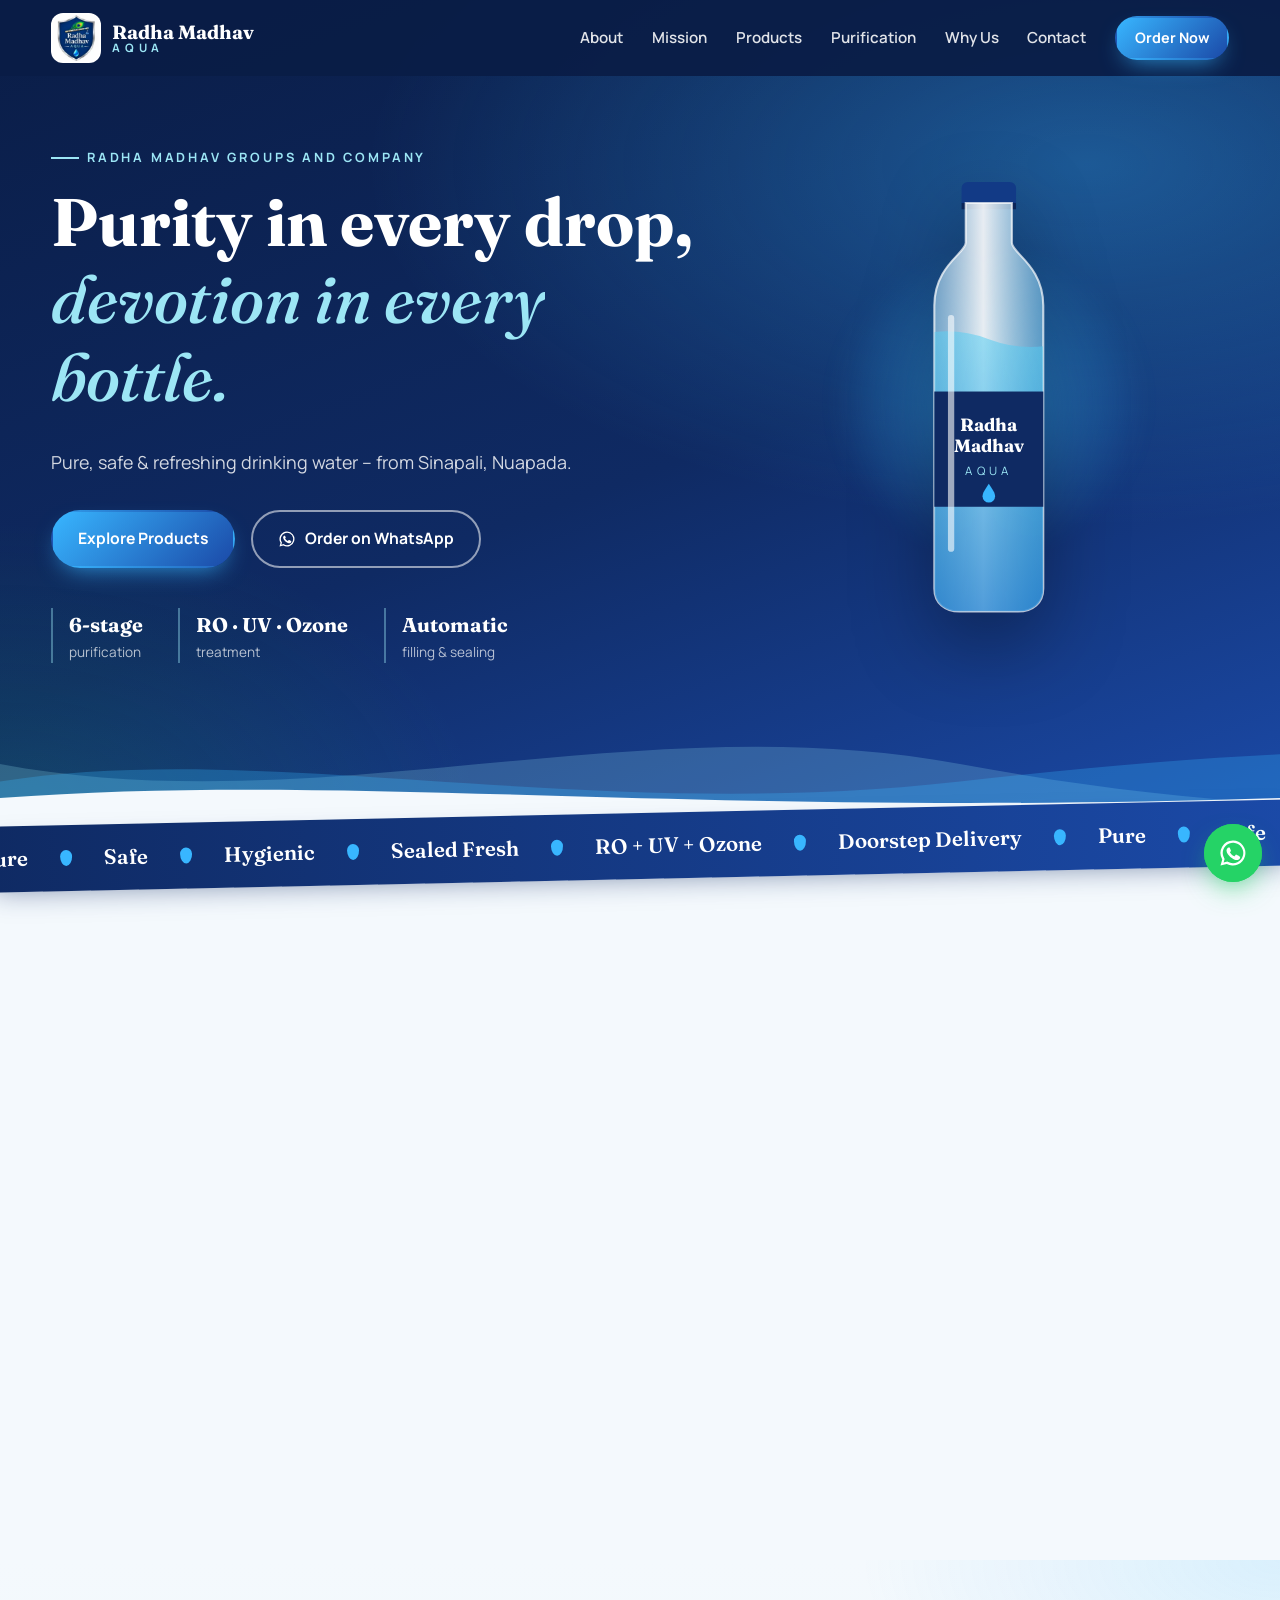
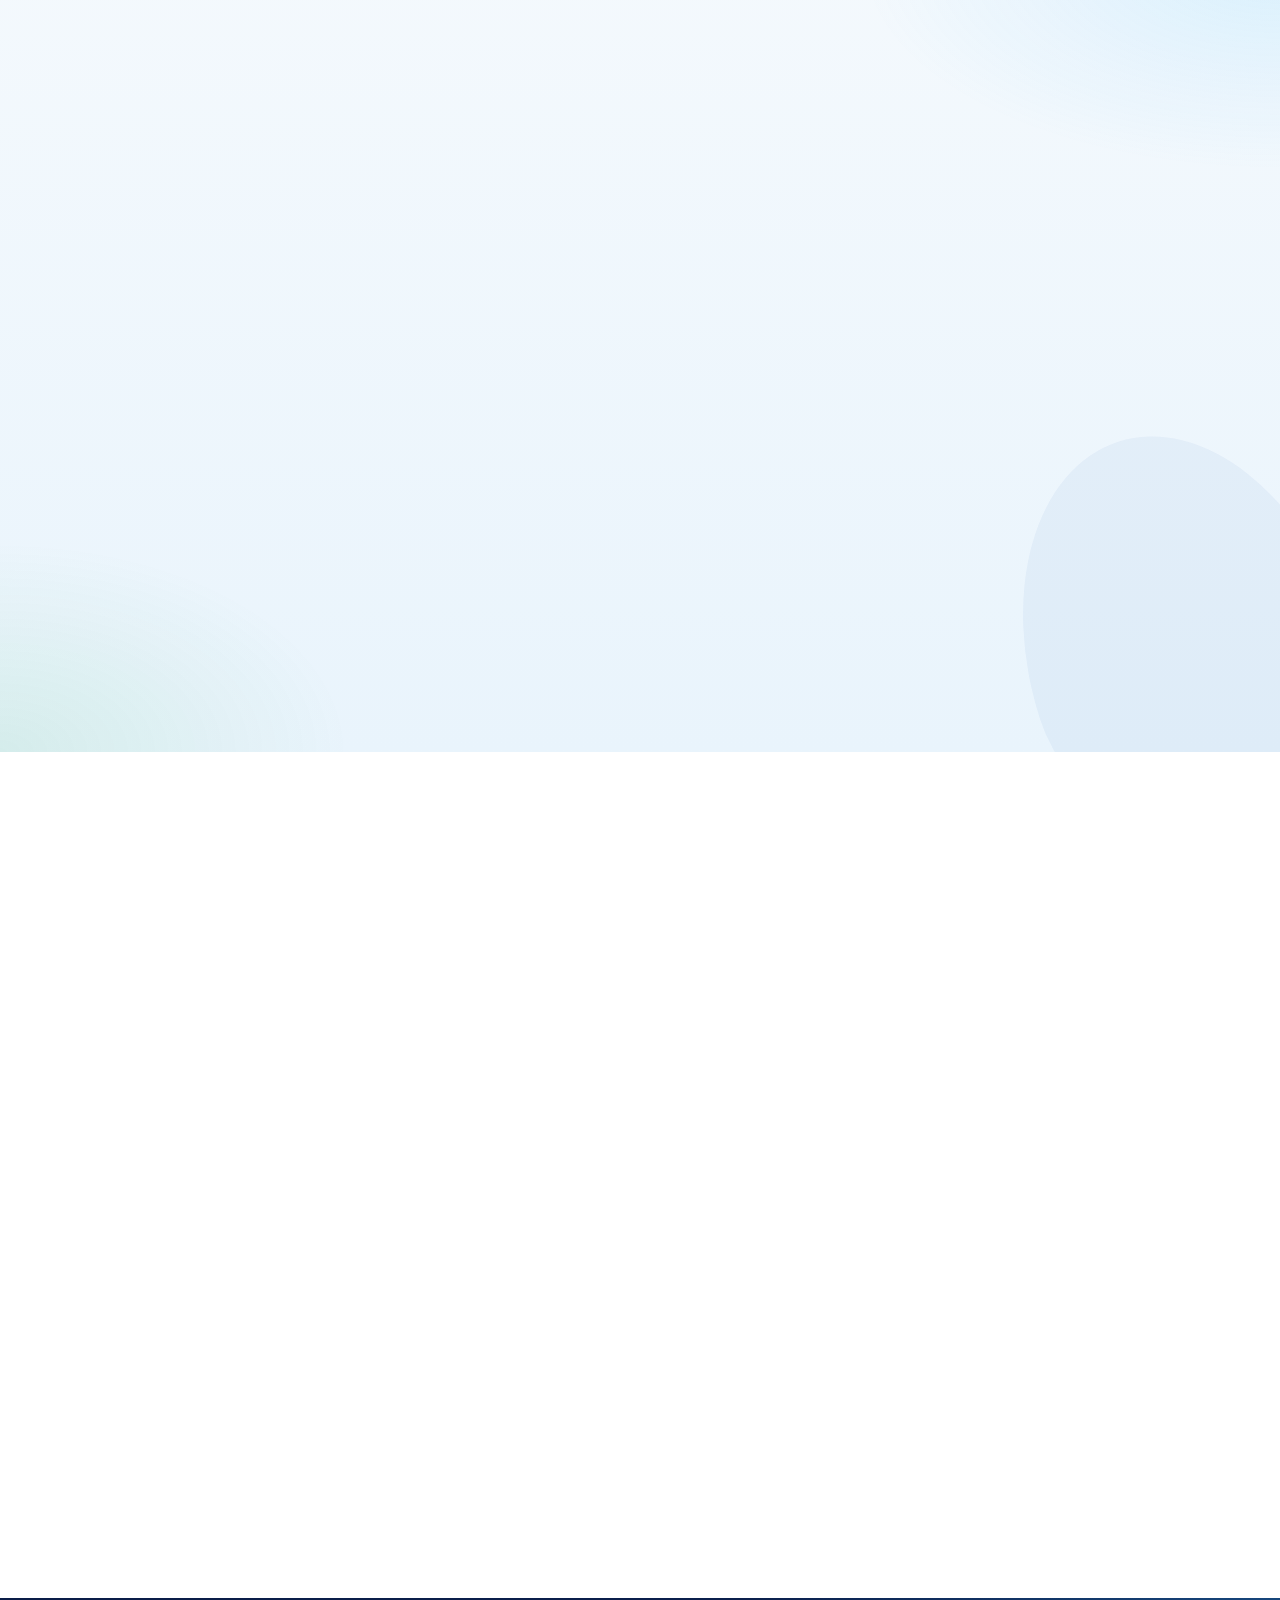
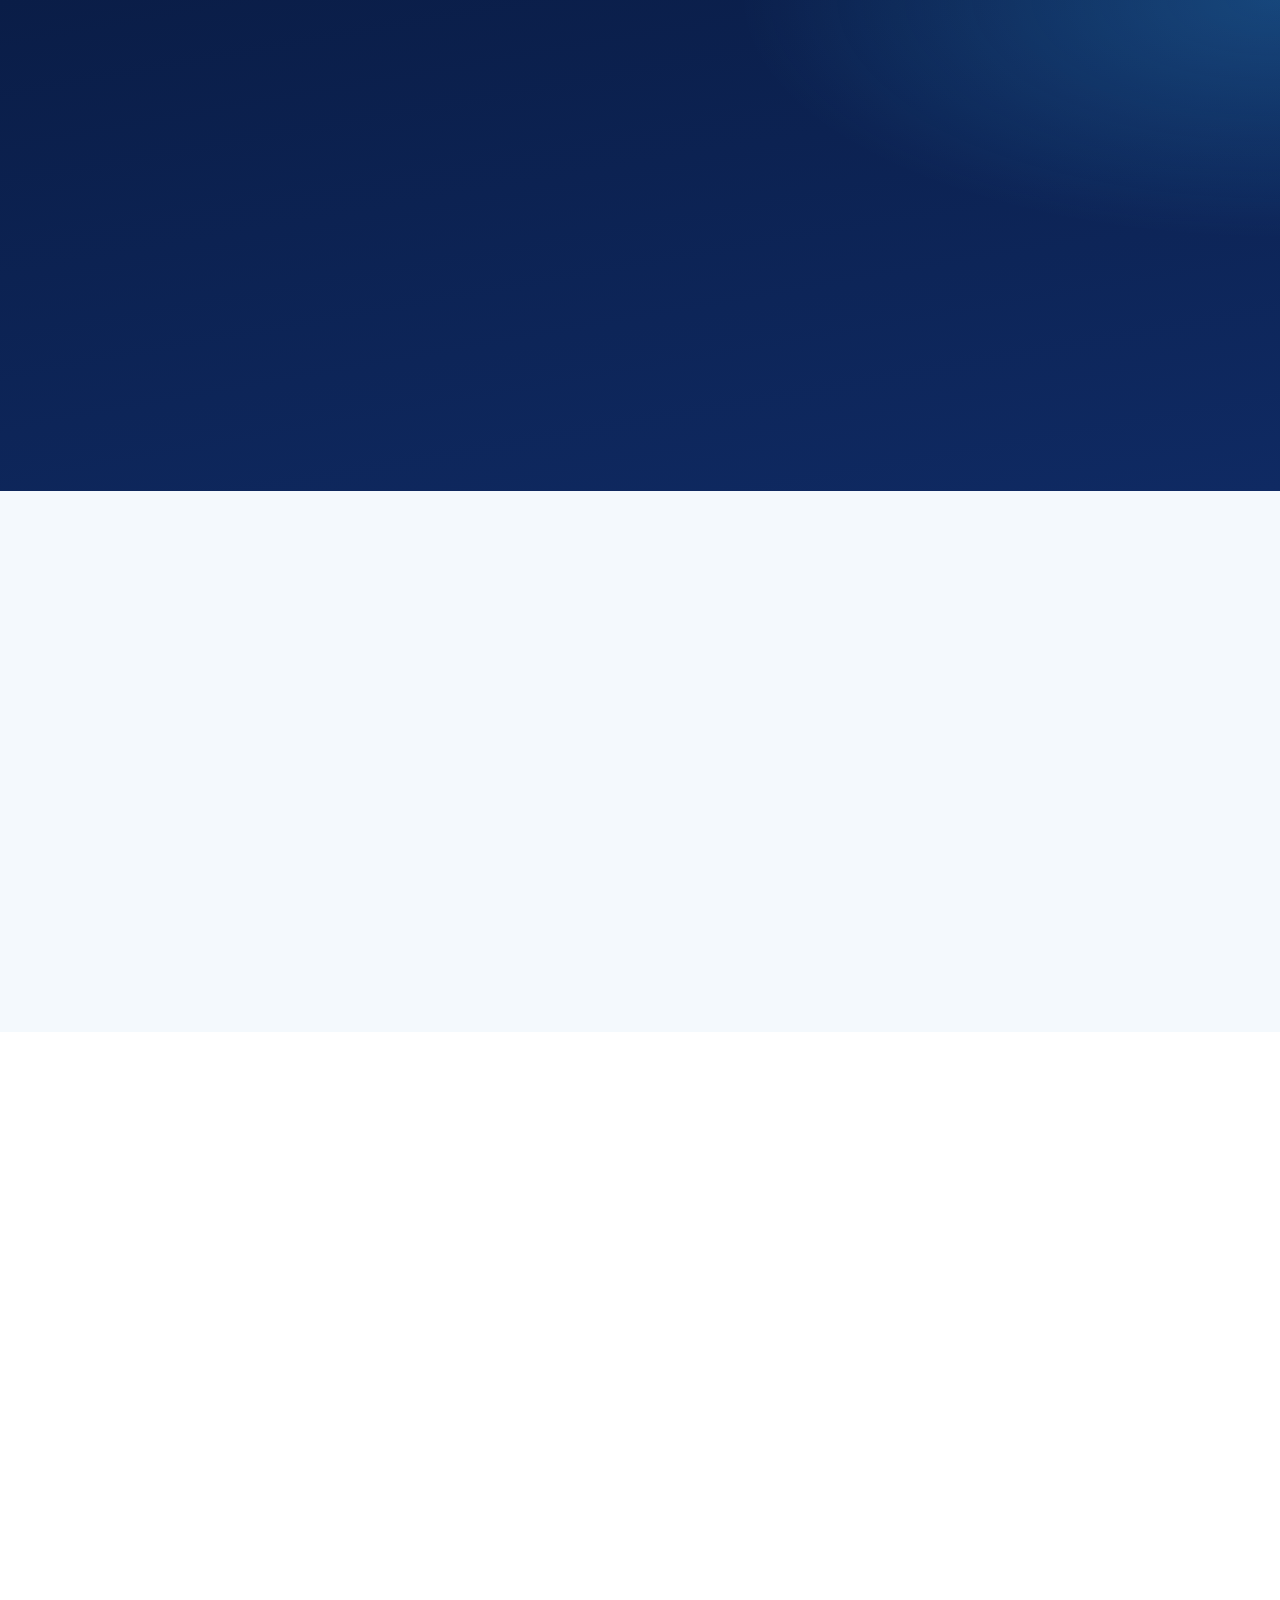
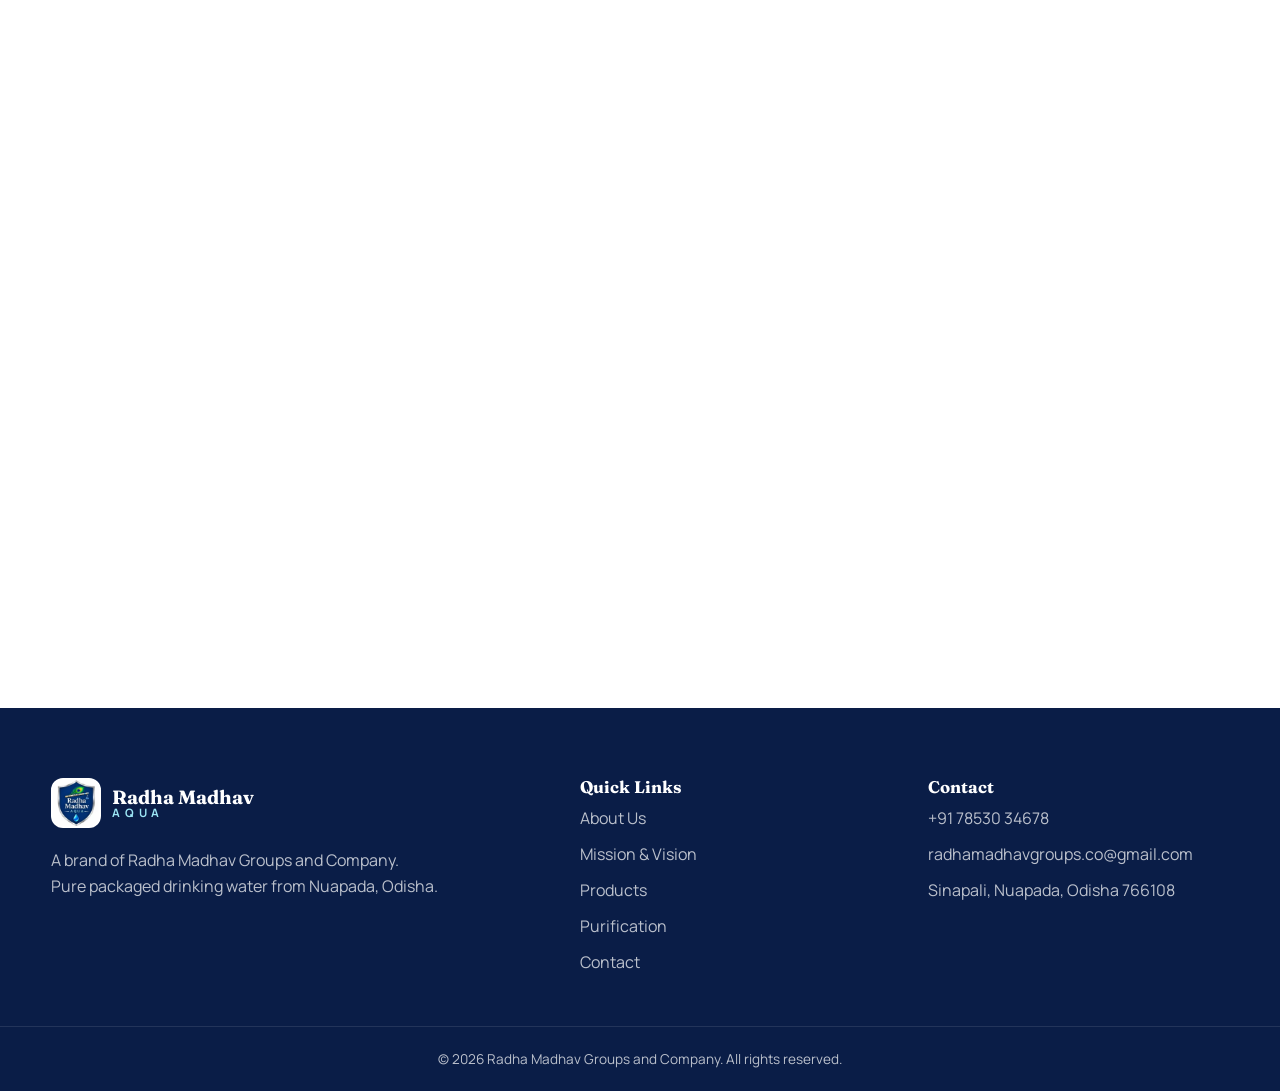
==== commit 2782cfd9: "Performance: self-host fonts, WebP logo and favicons, click-to-load map - Self-hosted Fraunces/Manro" ====
--- a/index.html
+++ b/index.html
@@ -4,7 +4,7 @@
   <meta charset="UTF-8" />
   <meta name="viewport" content="width=device-width, initial-scale=1.0, viewport-fit=cover" />
   <!-- Security: GitHub Pages cannot send custom headers, so the policy is set here -->
-  <meta http-equiv="Content-Security-Policy" content="default-src 'self'; script-src 'self'; style-src 'self' https://fonts.googleapis.com; font-src https://fonts.gstatic.com; img-src 'self' data:; frame-src https://www.google.com https://maps.google.com; connect-src 'self'; manifest-src 'self'; worker-src 'none'; object-src 'none'; base-uri 'self'; form-action 'none'; upgrade-insecure-requests; require-trusted-types-for 'script'" />
+  <meta http-equiv="Content-Security-Policy" content="default-src 'self'; script-src 'self'; style-src 'self'; font-src 'self'; img-src 'self' data:; frame-src https://www.google.com https://maps.google.com; connect-src 'self'; manifest-src 'self'; worker-src 'none'; object-src 'none'; base-uri 'self'; form-action 'none'; upgrade-insecure-requests; require-trusted-types-for 'script'" />
   <meta name="referrer" content="strict-origin-when-cross-origin" />
   <title>Radha Madhav Aqua | Pure Packaged Drinking Water – Nuapada, Odisha</title>
   <meta name="description" content="Radha Madhav Aqua by Radha Madhav Groups and Company – packaged drinking water purified by RO, UV and ozone at our automatic plant in Sinapali, Nuapada, Odisha. Bottles, jars and bulk orders." />
@@ -18,10 +18,13 @@
   <meta property="og:url" content="https://prakh20.github.io/radhamadhav-aqua/" />
   <meta property="og:type" content="website" />
 
-  <link rel="icon" type="image/jpeg" href="assets/logo.jpg" />
-  <link rel="preconnect" href="https://fonts.googleapis.com" />
-  <link rel="preconnect" href="https://fonts.gstatic.com" crossorigin />
-  <link href="https://fonts.googleapis.com/css2?family=Fraunces:opsz,wght@9..144,500;9..144,700&family=Manrope:wght@400;500;600;700&display=swap" rel="stylesheet" />
+  <link rel="icon" type="image/png" sizes="32x32" href="assets/favicon-32.png" />
+  <link rel="icon" type="image/png" sizes="48x48" href="assets/favicon-48.png" />
+  <link rel="apple-touch-icon" href="assets/apple-touch-icon.png" />
+  <!-- Self-hosted fonts: preload the two used above the fold -->
+  <link rel="preload" href="assets/fonts/fraunces-latin.woff2" as="font" type="font/woff2" crossorigin />
+  <link rel="preload" href="assets/fonts/manrope-latin.woff2" as="font" type="font/woff2" crossorigin />
+  <link rel="stylesheet" href="css/fonts.css" />
   <link rel="stylesheet" href="css/style.css" />
   <link rel="stylesheet" href="css/motion.css" />
   <link rel="stylesheet" href="css/visuals.css" />
@@ -57,7 +60,7 @@
   <header class="header" id="top">
     <div class="container header__inner">
       <a href="#top" class="brand" aria-label="Radha Madhav Aqua home">
-        <img src="assets/logo.jpg" alt="Radha Madhav Aqua logo" class="brand__logo" />
+        <img src="assets/logo-128.webp" width="128" height="128" alt="Radha Madhav Aqua logo" class="brand__logo" fetchpriority="high" />
         <span class="brand__text">
           <strong>Radha Madhav</strong>
           <small>AQUA</small>
@@ -160,7 +163,7 @@
     <div class="container about__grid">
       <div class="about__media reveal">
         <div class="about__orbit" aria-hidden="true"><span></span><span></span><span></span></div>
-        <img src="assets/logo.jpg" alt="Radha Madhav Aqua shield logo" loading="lazy" decoding="async" />
+        <img src="assets/logo-640.webp" width="640" height="698" alt="Radha Madhav Aqua shield logo" loading="lazy" decoding="async" />
       </div>
       <div class="about__copy reveal">
         <p class="eyebrow">About Us</p>
@@ -377,7 +380,7 @@
         </label>
         <label>
           Phone number
-          <input type="tel" name="phone" required maxlength="15" pattern="[0-9+\s-]{10,15}" inputmode="tel" autocomplete="tel" placeholder="10-digit mobile number" />
+          <input type="tel" name="phone" required maxlength="15" pattern="[0-9+\s\-]{10,15}" inputmode="tel" autocomplete="tel" placeholder="10-digit mobile number" />
         </label>
         <div class="form-row">
           <label>
@@ -406,12 +409,23 @@
     </div>
 
     <div class="container map reveal">
-      <iframe
-        title="Radha Madhav Aqua location – Sinapali, Nuapada"
-        src="https://www.google.com/maps?q=Dengamancha,Sinapali,Nuapada,Odisha+766108&output=embed"
-        loading="lazy" referrerpolicy="strict-origin-when-cross-origin"
-        sandbox="allow-scripts allow-same-origin allow-popups allow-popups-to-escape-sandbox"
-        allowfullscreen></iframe>
+      <!-- Click-to-load map: Google Maps (~hundreds of KB) only loads if the visitor asks for it -->
+      <div class="map-facade" id="mapFacade"
+           data-src="https://www.google.com/maps?q=Dengamancha,Sinapali,Nuapada,Odisha+766108&amp;output=embed">
+        <div class="map-facade__art" aria-hidden="true">
+          <span class="road r1"></span><span class="road r2"></span><span class="road r3"></span>
+          <span class="pin"></span>
+        </div>
+        <div class="map-facade__card">
+          <strong>Dengamancha, Sinapali</strong>
+          <span>Nuapada, Odisha – 766108</span>
+          <div class="map-facade__actions">
+            <button type="button" class="btn btn--small" id="mapLoad">Show map</button>
+            <a class="btn btn--small btn--light" href="https://www.google.com/maps/search/?api=1&amp;query=Dengamancha%2C+Sinapali%2C+Nuapada%2C+Odisha+766108"
+               target="_blank" rel="noopener noreferrer">Open in Google Maps</a>
+          </div>
+        </div>
+      </div>
     </div>
   </section>
 
@@ -420,7 +434,7 @@
     <div class="container footer__grid">
       <div>
         <div class="brand brand--footer">
-          <img src="assets/logo.jpg" alt="" class="brand__logo" loading="lazy" decoding="async" />
+          <img src="assets/logo-128.webp" width="128" height="128" alt="" class="brand__logo" loading="lazy" decoding="async" />
           <span class="brand__text"><strong>Radha Madhav</strong><small>AQUA</small></span>
         </div>
         <p>A brand of Radha Madhav Groups and Company.<br />Pure packaged drinking water from Nuapada, Odisha.</p>
--- a/css/fonts.css
+++ b/css/fonts.css
@@ -0,0 +1,25 @@
+/* Self-hosted fonts (Latin subset, variable weight). Licence: SIL OFL 1.1 – see assets/fonts/LICENSE.md */
+@font-face {
+  font-family: "Fraunces";
+  font-style: normal;
+  font-weight: 100 900;
+  font-display: swap;
+  src: url("../assets/fonts/fraunces-latin.woff2") format("woff2");
+  unicode-range: U+0000-00FF, U+0131, U+0152-0153, U+02BB-02BC, U+02C6, U+02DA, U+02DC, U+0304, U+0308, U+0329, U+2000-206F, U+20AC, U+2122, U+2191, U+2193, U+2212, U+2215, U+FEFF, U+FFFD;
+}
+@font-face {
+  font-family: "Fraunces";
+  font-style: italic;
+  font-weight: 100 900;
+  font-display: swap;
+  src: url("../assets/fonts/fraunces-italic-latin.woff2") format("woff2");
+  unicode-range: U+0000-00FF, U+0131, U+0152-0153, U+02BB-02BC, U+02C6, U+02DA, U+02DC, U+0304, U+0308, U+0329, U+2000-206F, U+20AC, U+2122, U+2191, U+2193, U+2212, U+2215, U+FEFF, U+FFFD;
+}
+@font-face {
+  font-family: "Manrope";
+  font-style: normal;
+  font-weight: 200 800;
+  font-display: swap;
+  src: url("../assets/fonts/manrope-latin.woff2") format("woff2");
+  unicode-range: U+0000-00FF, U+0131, U+0152-0153, U+02BB-02BC, U+02C6, U+02DA, U+02DC, U+0304, U+0308, U+0329, U+2000-206F, U+20AC, U+2122, U+2191, U+2193, U+2212, U+2215, U+FEFF, U+FFFD;
+}
--- a/css/visuals.css
+++ b/css/visuals.css
@@ -306,3 +306,41 @@
 .product.h100 { --h: 1; }
 .stage.s0 { --s: 0; } .stage.s1 { --s: 1; } .stage.s2 { --s: 2; }
 .stage.s3 { --s: 3; } .stage.s4 { --s: 4; } .stage.s5 { --s: 5; }
+
+/* Images keep their aspect ratio now that width/height attributes are set */
+.about__media img { height: auto; }
+
+/* ---------- Click-to-load map ---------- */
+.map-facade {
+  position: relative; height: 360px; display: grid; place-items: center;
+  background:
+    linear-gradient(0deg, rgba(255,255,255,.55), rgba(255,255,255,.55)),
+    repeating-linear-gradient(0deg, #e3edf6 0 1px, transparent 1px 46px),
+    repeating-linear-gradient(90deg, #e3edf6 0 1px, transparent 1px 46px),
+    linear-gradient(135deg, #eef6ea, #e7f1fa);
+  overflow: hidden;
+}
+.map-facade__art { position: absolute; inset: 0; pointer-events: none; }
+.map-facade .road { position: absolute; background: #fff; box-shadow: 0 0 0 1px #dbe6f0; border-radius: 6px; }
+.map-facade .r1 { left: -10%; right: -10%; top: 58%; height: 14px; transform: rotate(-8deg); }
+.map-facade .r2 { top: -10%; bottom: -10%; left: 36%; width: 12px; transform: rotate(12deg); }
+.map-facade .r3 { left: 55%; right: -10%; top: 24%; height: 9px; transform: rotate(18deg); background: #fdf3d6; }
+.map-facade .pin {
+  position: absolute; left: 50%; top: 40%; width: 34px; height: 34px; margin: -34px 0 0 -17px;
+  background: #e0475b; border-radius: 50% 50% 50% 0; transform: rotate(-45deg);
+  box-shadow: 0 8px 16px -6px rgba(224,71,91,.7);
+  animation: pinDrop 2.6s ease-in-out infinite;
+}
+.map-facade .pin::after { content: ""; position: absolute; inset: 10px; border-radius: 50%; background: #fff; }
+@keyframes pinDrop { 0%, 100% { translate: 0 0; } 50% { translate: 0 -8px; } }
+.map-facade__card {
+  position: relative; margin-top: 7rem; background: #fff; border-radius: 16px; padding: 1rem 1.2rem;
+  box-shadow: var(--shadow); text-align: center; display: grid; gap: .15rem; max-width: 92%;
+}
+.map-facade__card strong { color: var(--navy); font-family: var(--font-display); font-size: 1.1rem; }
+.map-facade__card > span { color: var(--muted); font-size: .9rem; }
+.map-facade__actions { display: flex; flex-wrap: wrap; gap: .6rem; justify-content: center; margin-top: .7rem; }
+.btn--light { background: #fff; color: var(--navy); border-color: #d6e2ef; box-shadow: none; }
+.btn--light:hover { box-shadow: none; background: var(--bg); }
+@media (max-width: 600px) { .map-facade { height: 280px; } .map-facade__card { margin-top: 5rem; } }
+@media (prefers-reduced-motion: reduce) { .map-facade .pin { animation: none; } }
--- a/css/noscript.css
+++ b/css/noscript.css
@@ -5,3 +5,4 @@
   content: "Please call or WhatsApp us on +91 78530 34678 to place an order.";
   font-weight: 600; color: #0f2a63;
 }
+#mapLoad { display: none; }
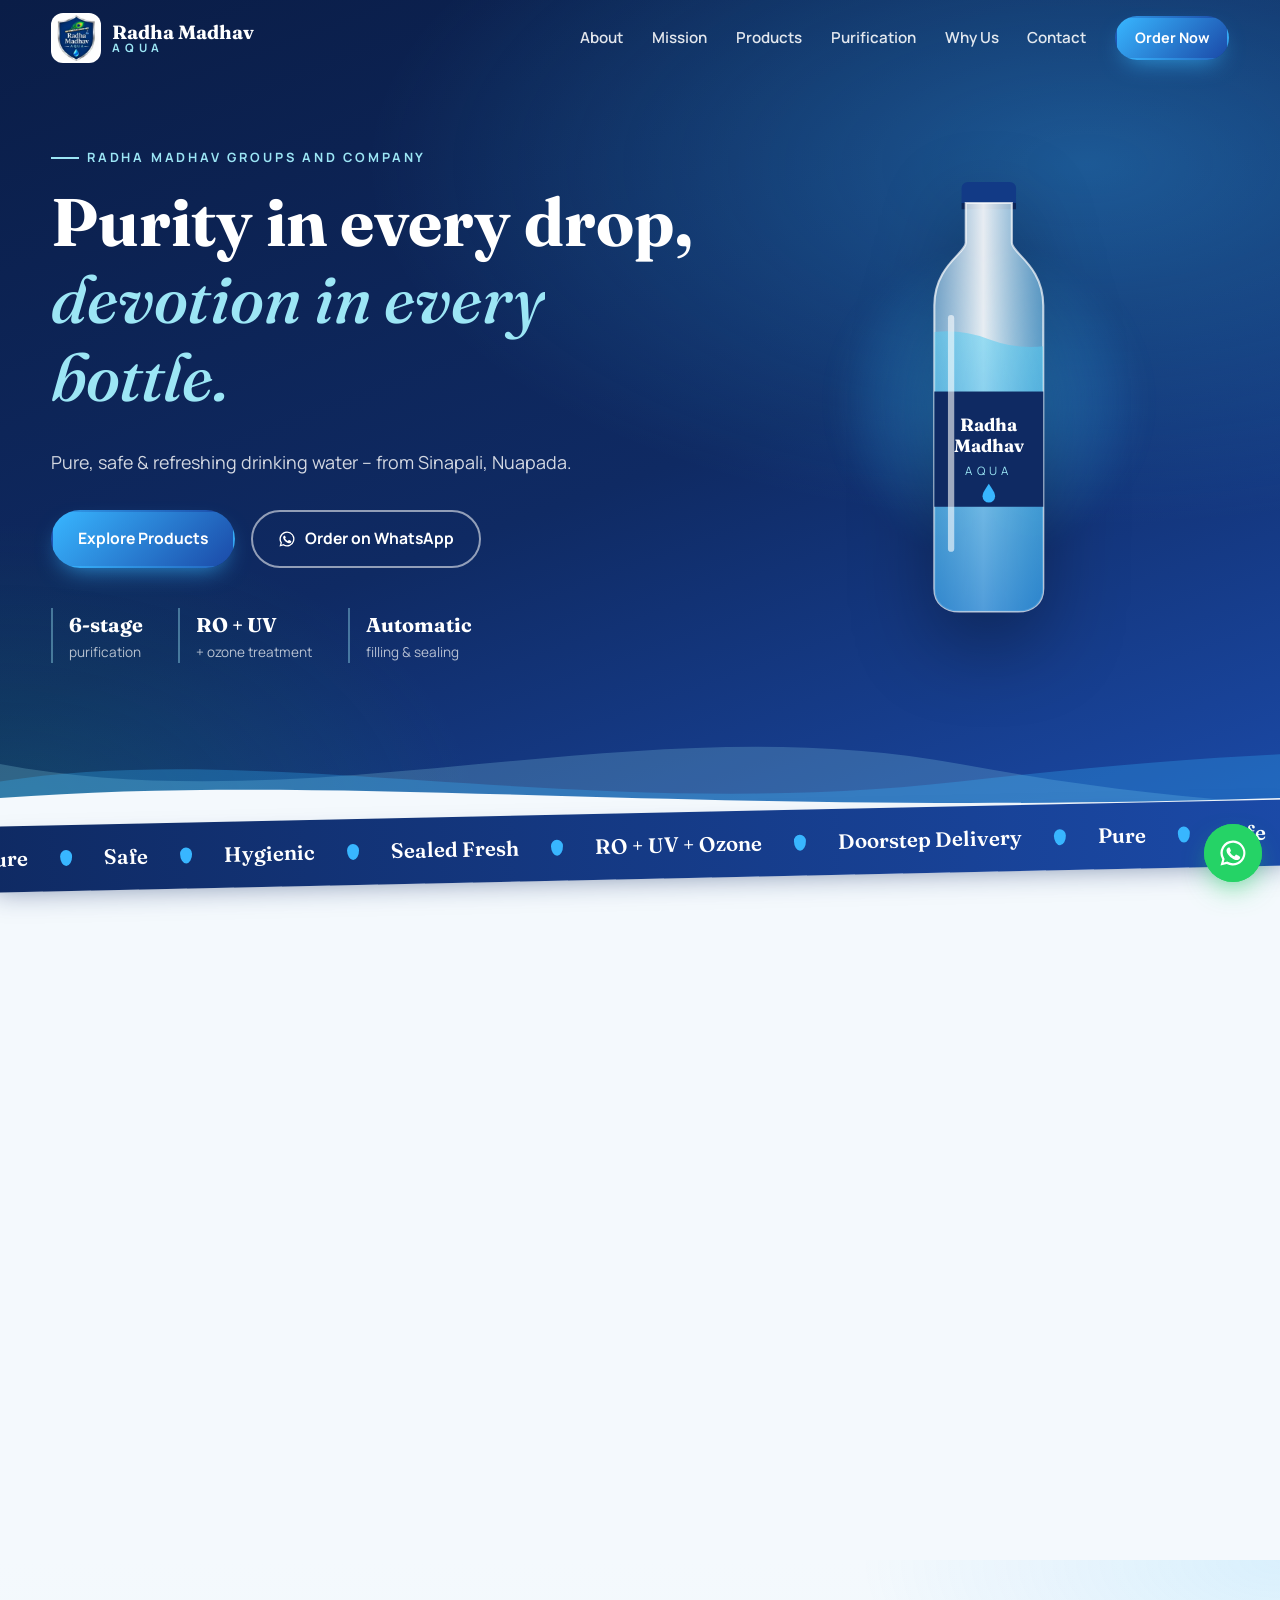
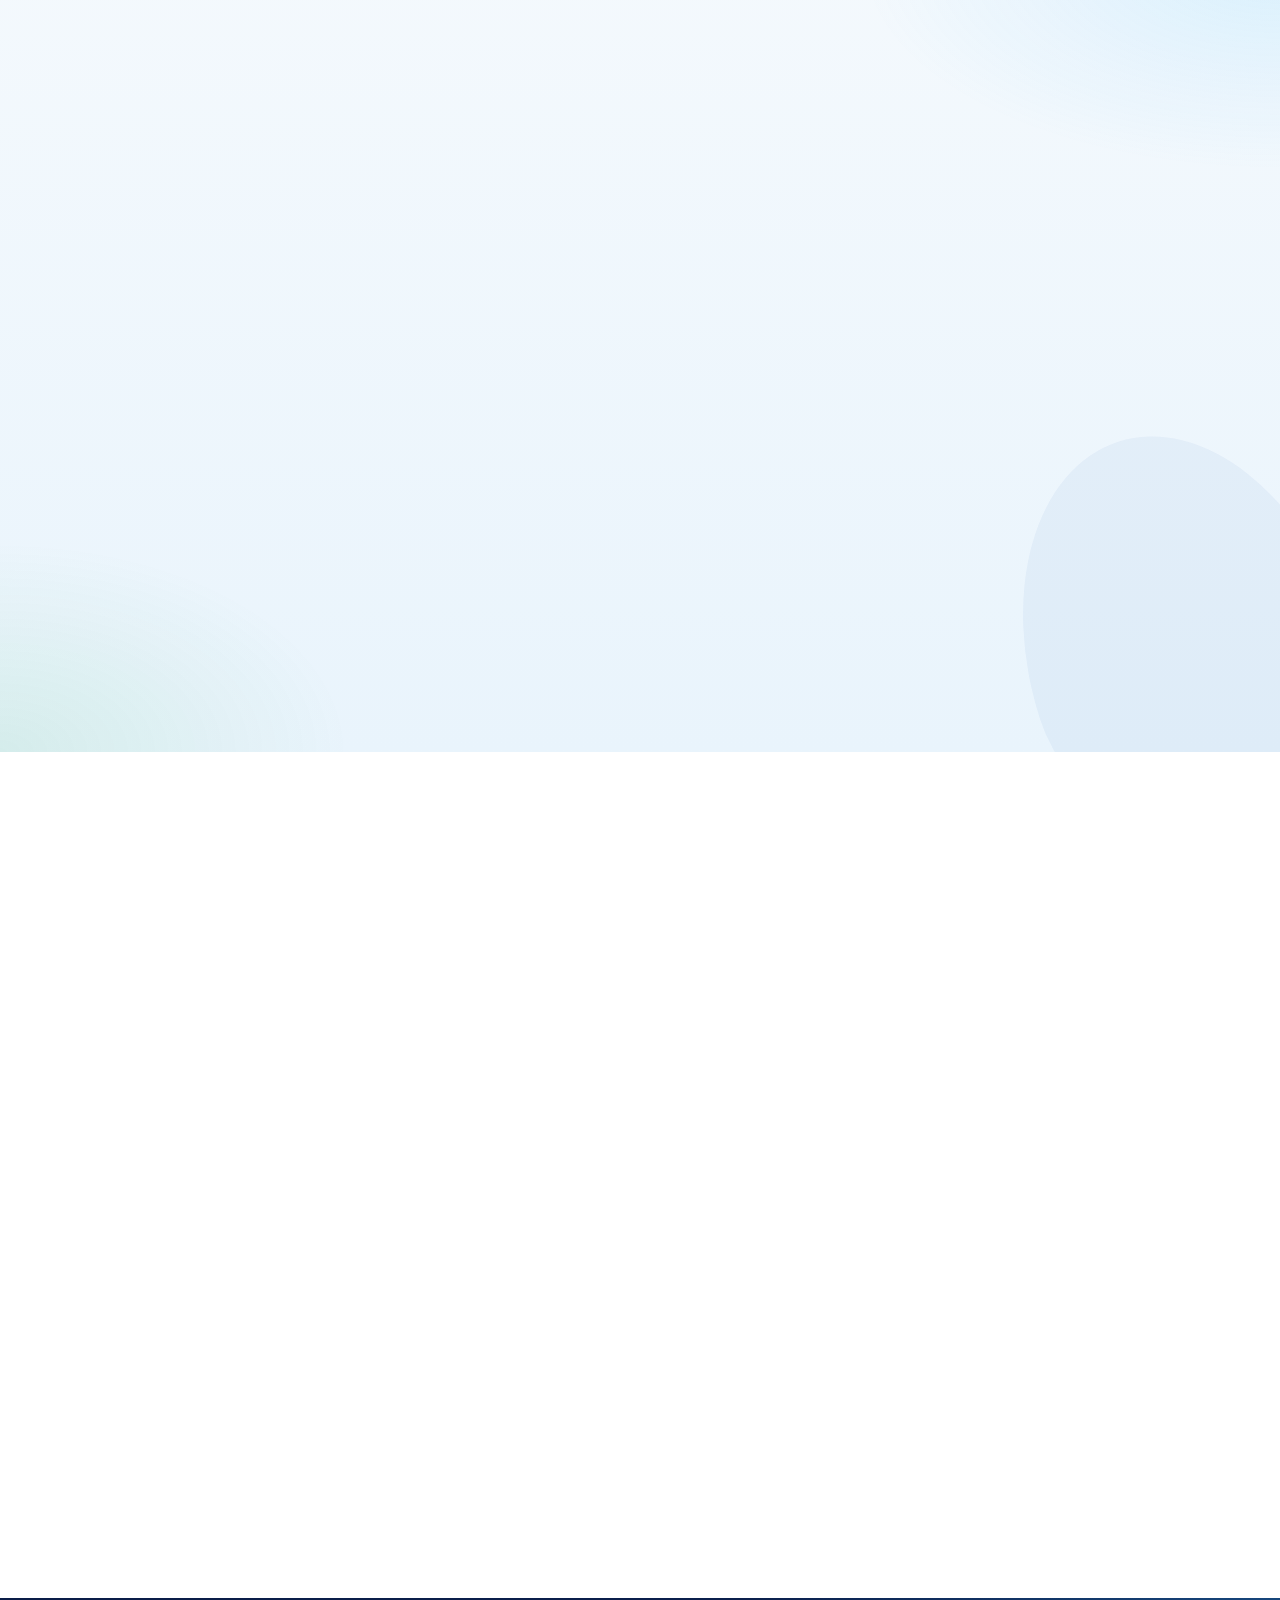
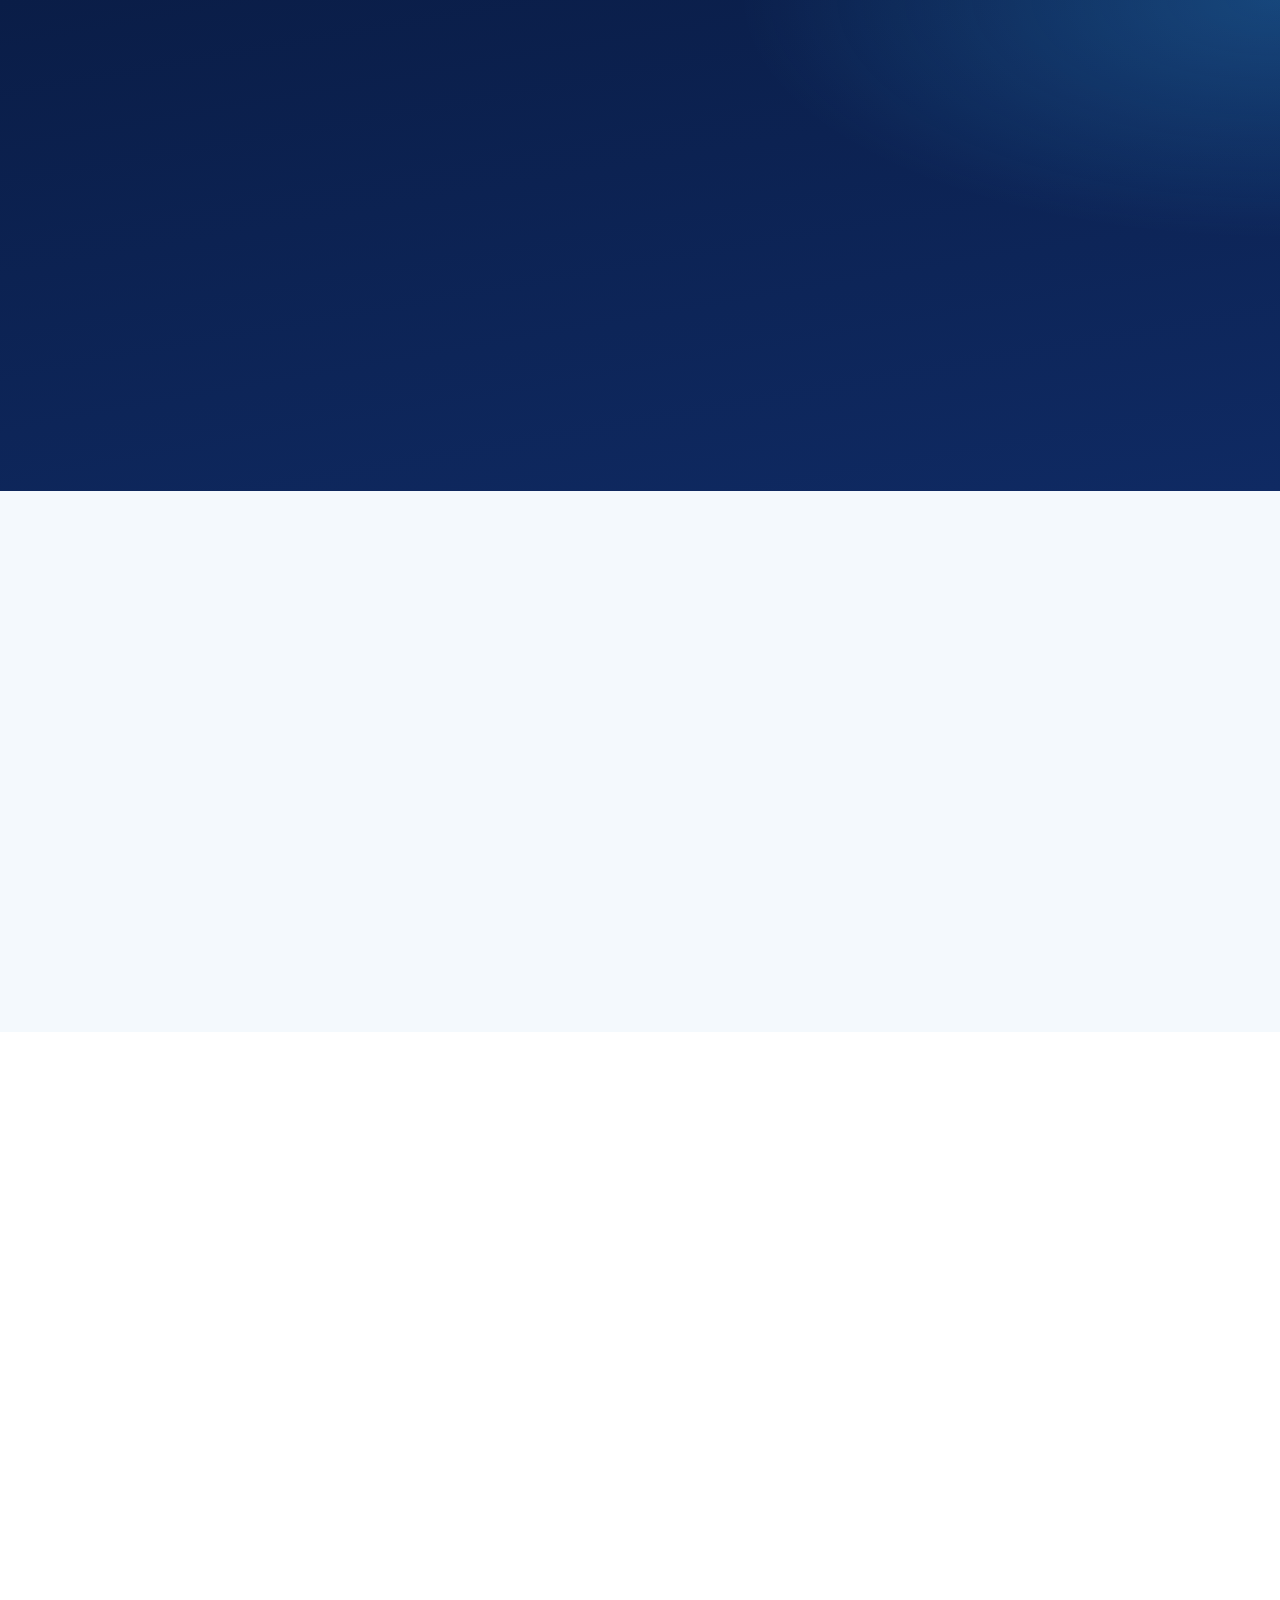
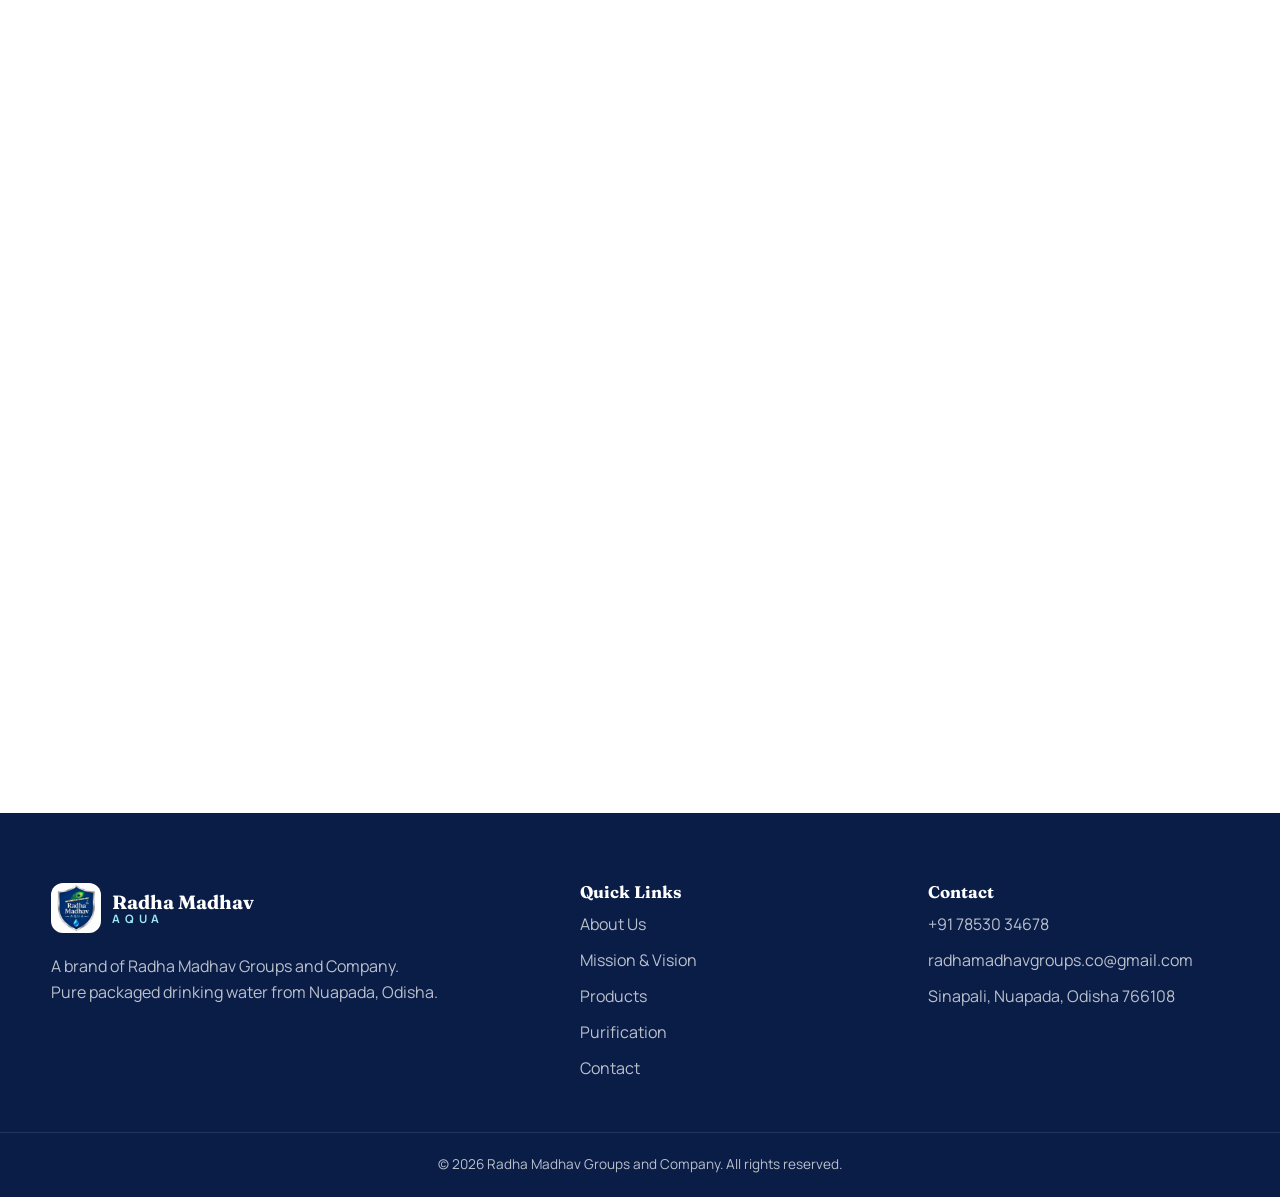
==== commit 256725d5: "Fix map and mobile issues found in full-site check - Replace drawn map placeholder (looked broken, c" ====
--- a/index.html
+++ b/index.html
@@ -103,7 +103,7 @@
         </div>
         <ul class="hero__stats">
           <li><strong>6-stage</strong><span>purification</span></li>
-          <li><strong>RO · UV · Ozone</strong><span>treatment</span></li>
+          <li><strong>RO + UV</strong><span>+ ozone treatment</span></li>
           <li><strong>Automatic</strong><span>filling &amp; sealing</span></li>
         </ul>
       </div>
@@ -409,21 +409,21 @@
     </div>
 
     <div class="container map reveal">
-      <!-- Click-to-load map: Google Maps (~hundreds of KB) only loads if the visitor asks for it -->
-      <div class="map-facade" id="mapFacade"
+      <!-- Real Google map, loaded automatically when it scrolls near (keeps first page load light) -->
+      <div class="map-frame" id="mapFrame"
            data-src="https://www.google.com/maps?q=Dengamancha,Sinapali,Nuapada,Odisha+766108&amp;output=embed">
-        <div class="map-facade__art" aria-hidden="true">
-          <span class="road r1"></span><span class="road r2"></span><span class="road r3"></span>
-          <span class="pin"></span>
-        </div>
-        <div class="map-facade__card">
+        <div class="map-loading" aria-hidden="true"><span class="map-spinner"></span>Loading map…</div>
+      </div>
+      <div class="map-bar">
+        <div class="map-bar__text">
           <strong>Dengamancha, Sinapali</strong>
           <span>Nuapada, Odisha – 766108</span>
-          <div class="map-facade__actions">
-            <button type="button" class="btn btn--small" id="mapLoad">Show map</button>
-            <a class="btn btn--small btn--light" href="https://www.google.com/maps/search/?api=1&amp;query=Dengamancha%2C+Sinapali%2C+Nuapada%2C+Odisha+766108"
-               target="_blank" rel="noopener noreferrer">Open in Google Maps</a>
-          </div>
+        </div>
+        <div class="map-bar__actions">
+          <a class="btn btn--small" href="https://www.google.com/maps/dir/?api=1&amp;destination=Dengamancha%2C+Sinapali%2C+Nuapada%2C+Odisha+766108"
+             target="_blank" rel="noopener noreferrer">Get directions</a>
+          <a class="btn btn--small btn--light" href="https://www.google.com/maps/search/?api=1&amp;query=Dengamancha%2C+Sinapali%2C+Nuapada%2C+Odisha+766108"
+             target="_blank" rel="noopener noreferrer">Open in Maps</a>
         </div>
       </div>
     </div>
--- a/css/visuals.css
+++ b/css/visuals.css
@@ -310,37 +310,45 @@
 /* Images keep their aspect ratio now that width/height attributes are set */
 .about__media img { height: auto; }
 
-/* ---------- Click-to-load map ---------- */
-.map-facade {
-  position: relative; height: 360px; display: grid; place-items: center;
-  background:
-    linear-gradient(0deg, rgba(255,255,255,.55), rgba(255,255,255,.55)),
-    repeating-linear-gradient(0deg, #e3edf6 0 1px, transparent 1px 46px),
-    repeating-linear-gradient(90deg, #e3edf6 0 1px, transparent 1px 46px),
-    linear-gradient(135deg, #eef6ea, #e7f1fa);
-  overflow: hidden;
-}
-.map-facade__art { position: absolute; inset: 0; pointer-events: none; }
-.map-facade .road { position: absolute; background: #fff; box-shadow: 0 0 0 1px #dbe6f0; border-radius: 6px; }
-.map-facade .r1 { left: -10%; right: -10%; top: 58%; height: 14px; transform: rotate(-8deg); }
-.map-facade .r2 { top: -10%; bottom: -10%; left: 36%; width: 12px; transform: rotate(12deg); }
-.map-facade .r3 { left: 55%; right: -10%; top: 24%; height: 9px; transform: rotate(18deg); background: #fdf3d6; }
-.map-facade .pin {
-  position: absolute; left: 50%; top: 40%; width: 34px; height: 34px; margin: -34px 0 0 -17px;
-  background: #e0475b; border-radius: 50% 50% 50% 0; transform: rotate(-45deg);
-  box-shadow: 0 8px 16px -6px rgba(224,71,91,.7);
-  animation: pinDrop 2.6s ease-in-out infinite;
-}
-.map-facade .pin::after { content: ""; position: absolute; inset: 10px; border-radius: 50%; background: #fff; }
-@keyframes pinDrop { 0%, 100% { translate: 0 0; } 50% { translate: 0 -8px; } }
-.map-facade__card {
-  position: relative; margin-top: 7rem; background: #fff; border-radius: 16px; padding: 1rem 1.2rem;
-  box-shadow: var(--shadow); text-align: center; display: grid; gap: .15rem; max-width: 92%;
-}
-.map-facade__card strong { color: var(--navy); font-family: var(--font-display); font-size: 1.1rem; }
-.map-facade__card > span { color: var(--muted); font-size: .9rem; }
-.map-facade__actions { display: flex; flex-wrap: wrap; gap: .6rem; justify-content: center; margin-top: .7rem; }
+/* ---------- Map ---------- */
+.map { background: var(--white); }
+.map-frame {
+  position: relative; height: 380px;
+  background: linear-gradient(110deg, #eef4f9 30%, #f8fbfe 50%, #eef4f9 70%);
+  background-size: 200% 100%; animation: mapShimmer 1.6s linear infinite;
+}
+.map-frame.is-loaded { animation: none; background: #eef4f9; }
+@keyframes mapShimmer { to { background-position: -200% 0; } }
+.map .map-frame iframe { position: absolute; inset: 0; width: 100%; height: 100%; border: 0; display: block; }
+.map-loading {
+  position: absolute; inset: 0; display: flex; gap: .6rem; align-items: center; justify-content: center;
+  color: var(--muted); font-weight: 600; font-size: .95rem;
+}
+.map-frame.is-loaded .map-loading { display: none; }
+.map-spinner {
+  width: 18px; height: 18px; border-radius: 50%;
+  border: 2.5px solid rgba(27,74,168,.2); border-top-color: var(--royal);
+  animation: spin .8s linear infinite;
+}
+@keyframes spin { to { transform: rotate(360deg); } }
+.map-bar {
+  display: flex; align-items: center; justify-content: space-between; gap: 1rem; flex-wrap: wrap;
+  padding: 1rem 1.3rem; border-top: 1px solid #e3ecf6;
+}
+.map-bar__text { display: grid; }
+.map-bar__text strong { color: var(--navy); font-family: var(--font-display); font-size: 1.1rem; }
+.map-bar__text span { color: var(--muted); font-size: .9rem; }
+.map-bar__actions { display: flex; flex-wrap: wrap; gap: .6rem; }
 .btn--light { background: #fff; color: var(--navy); border-color: #d6e2ef; box-shadow: none; }
 .btn--light:hover { box-shadow: none; background: var(--bg); }
-@media (max-width: 600px) { .map-facade { height: 280px; } .map-facade__card { margin-top: 5rem; } }
-@media (prefers-reduced-motion: reduce) { .map-facade .pin { animation: none; } }
+@media (max-width: 600px) {
+  .map-frame { height: 300px; }
+  .map-bar { padding: 1rem; }
+  .map-bar__actions { width: 100%; }
+  .map-bar__actions .btn { flex: 1 1 0; padding: .8em .6em; }
+}
+@media (prefers-reduced-motion: reduce) { .map-frame, .map-spinner { animation-duration: 3s; } }
+
+/* Floating WhatsApp button hides while the contact section is on screen */
+.wa-float { transition: transform .25s ease, opacity .25s ease; }
+.wa-float.is-hidden { opacity: 0; transform: scale(.6); pointer-events: none; }
--- a/css/noscript.css
+++ b/css/noscript.css
@@ -5,4 +5,4 @@
   content: "Please call or WhatsApp us on +91 78530 34678 to place an order.";
   font-weight: 600; color: #0f2a63;
 }
-#mapLoad { display: none; }
+.map-frame { display: none; }
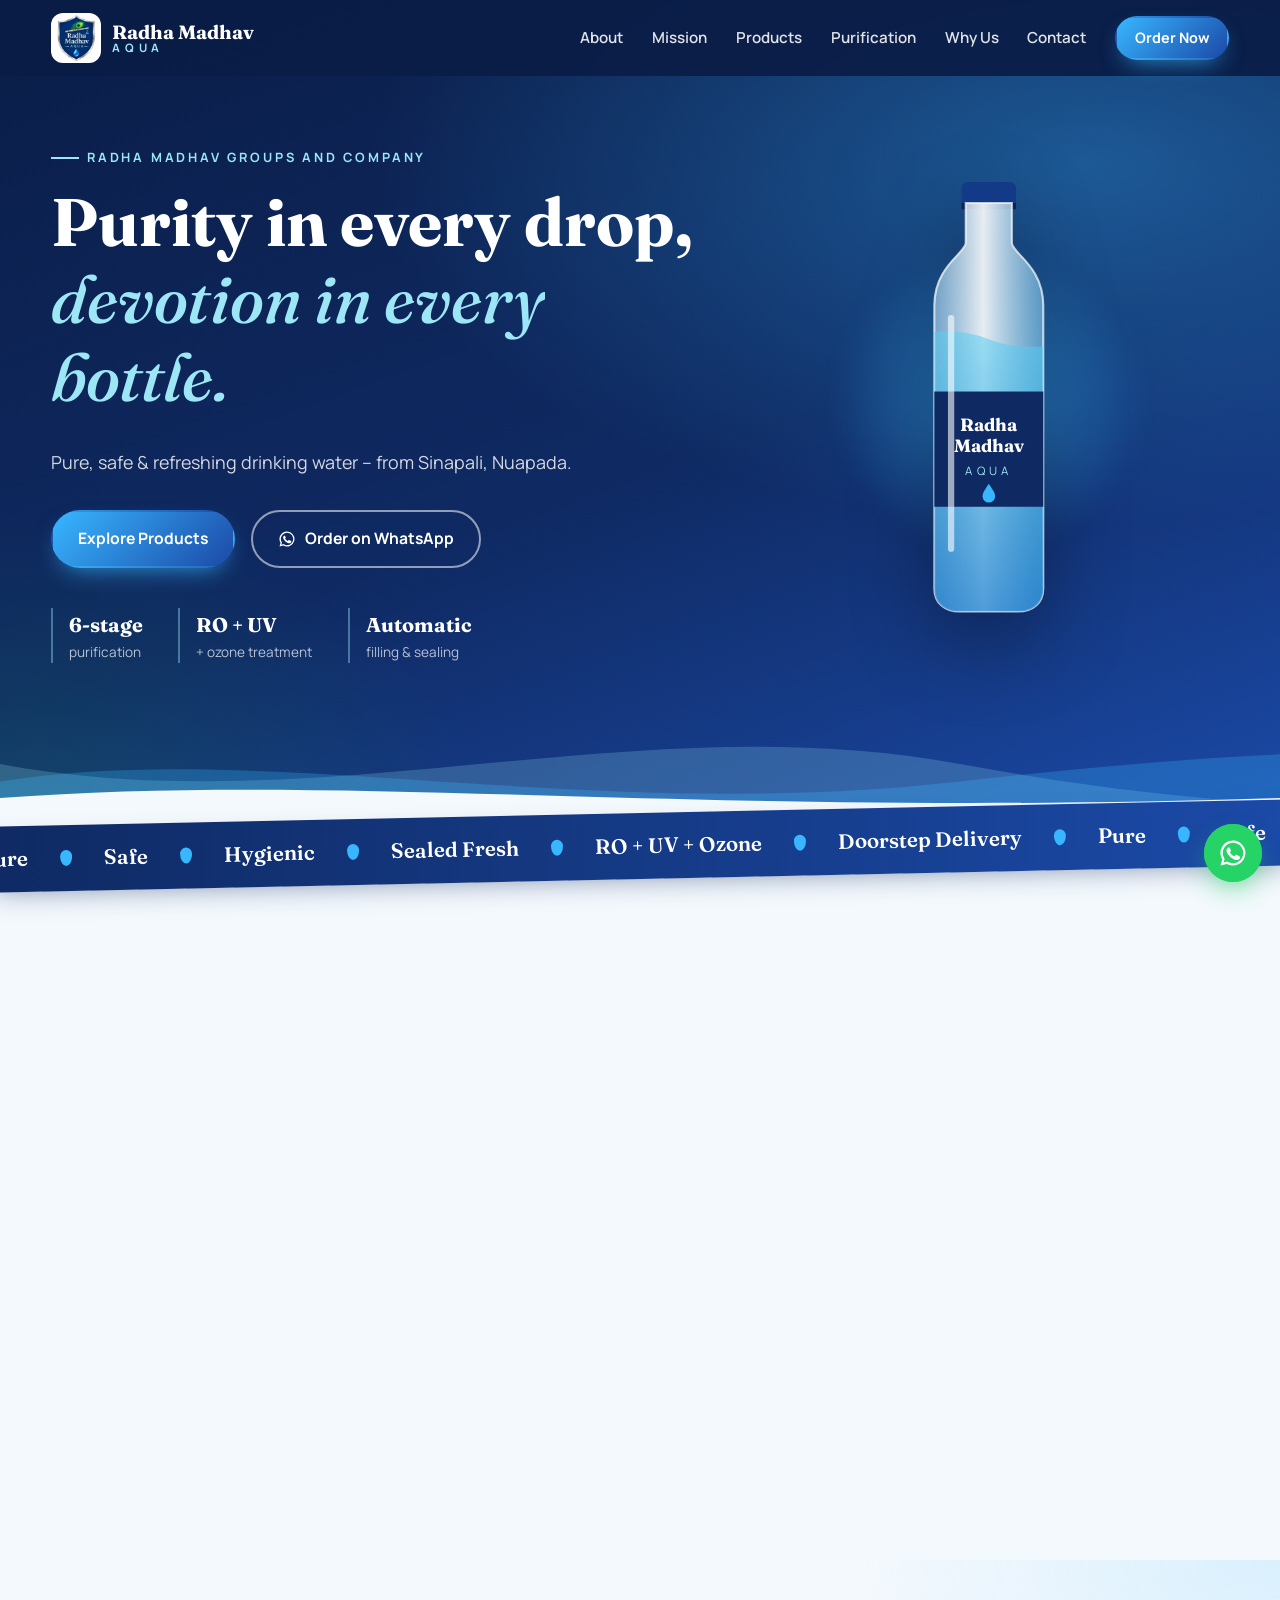
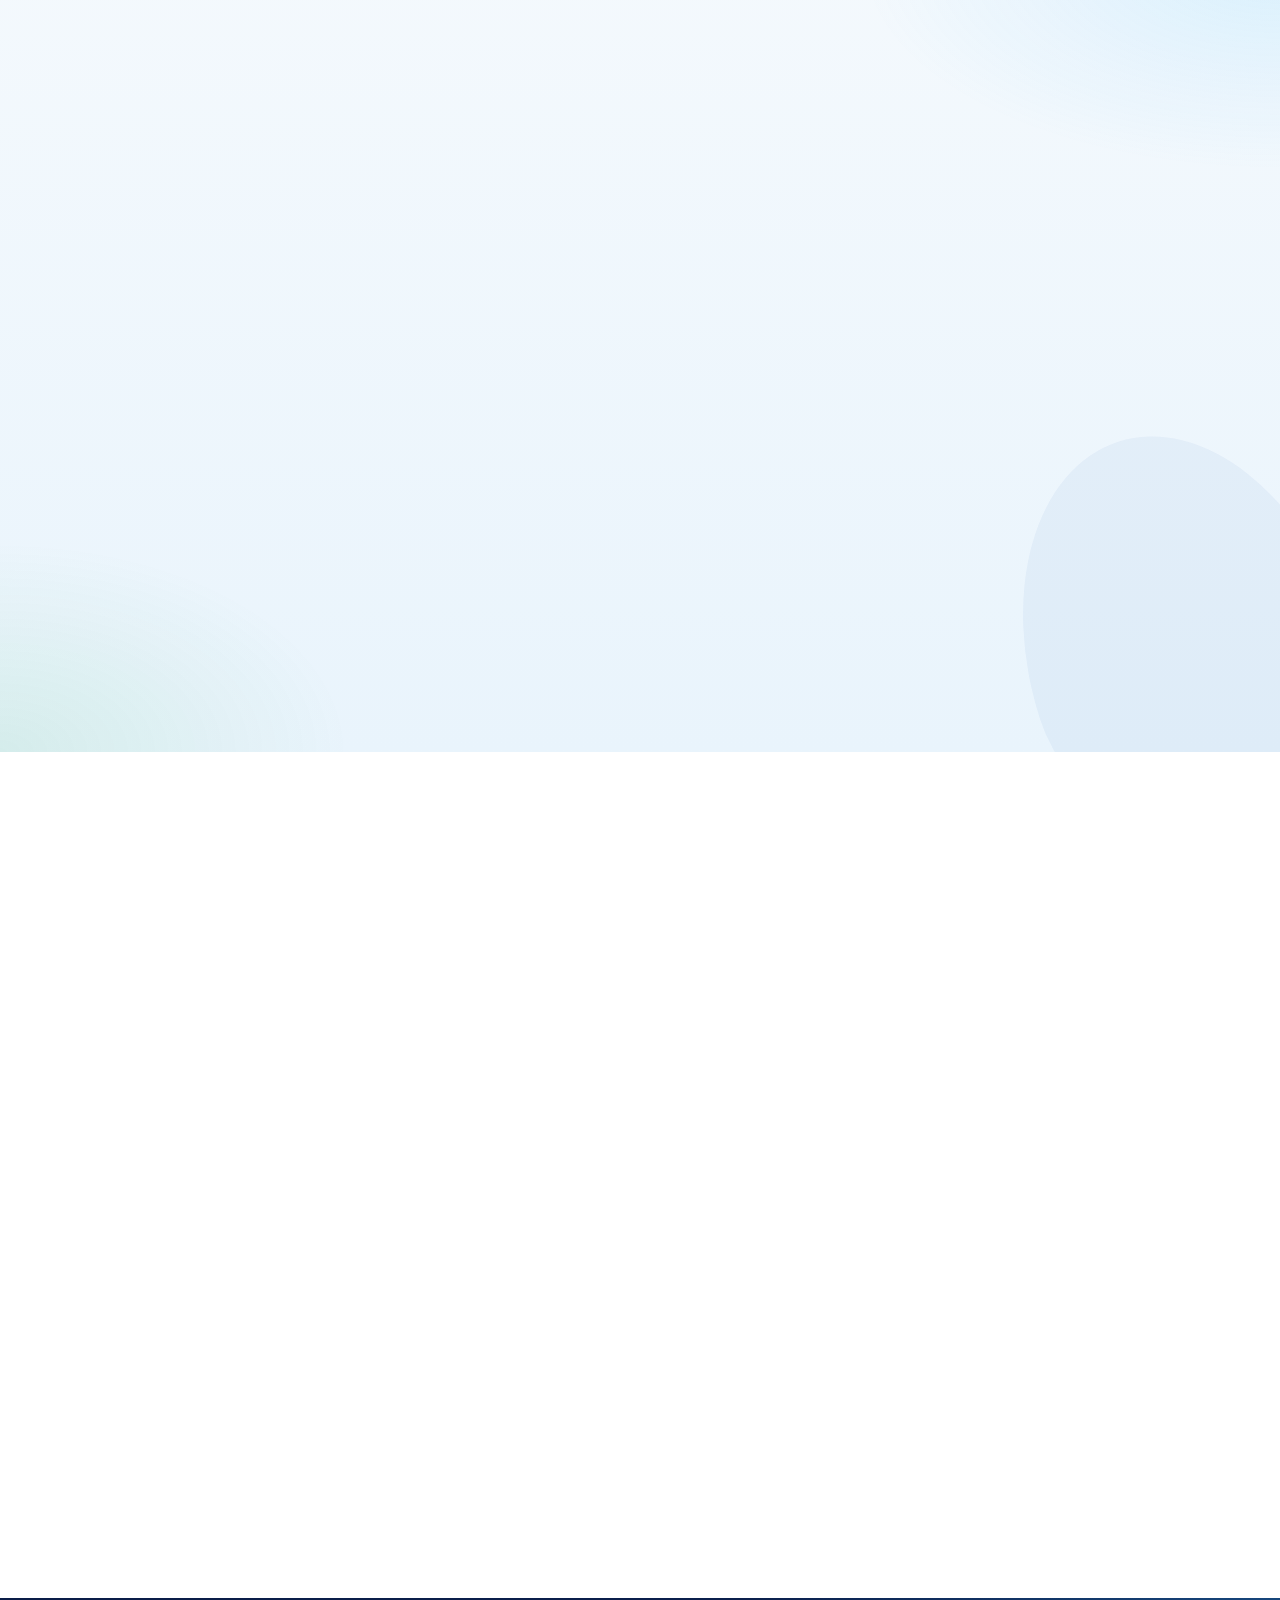
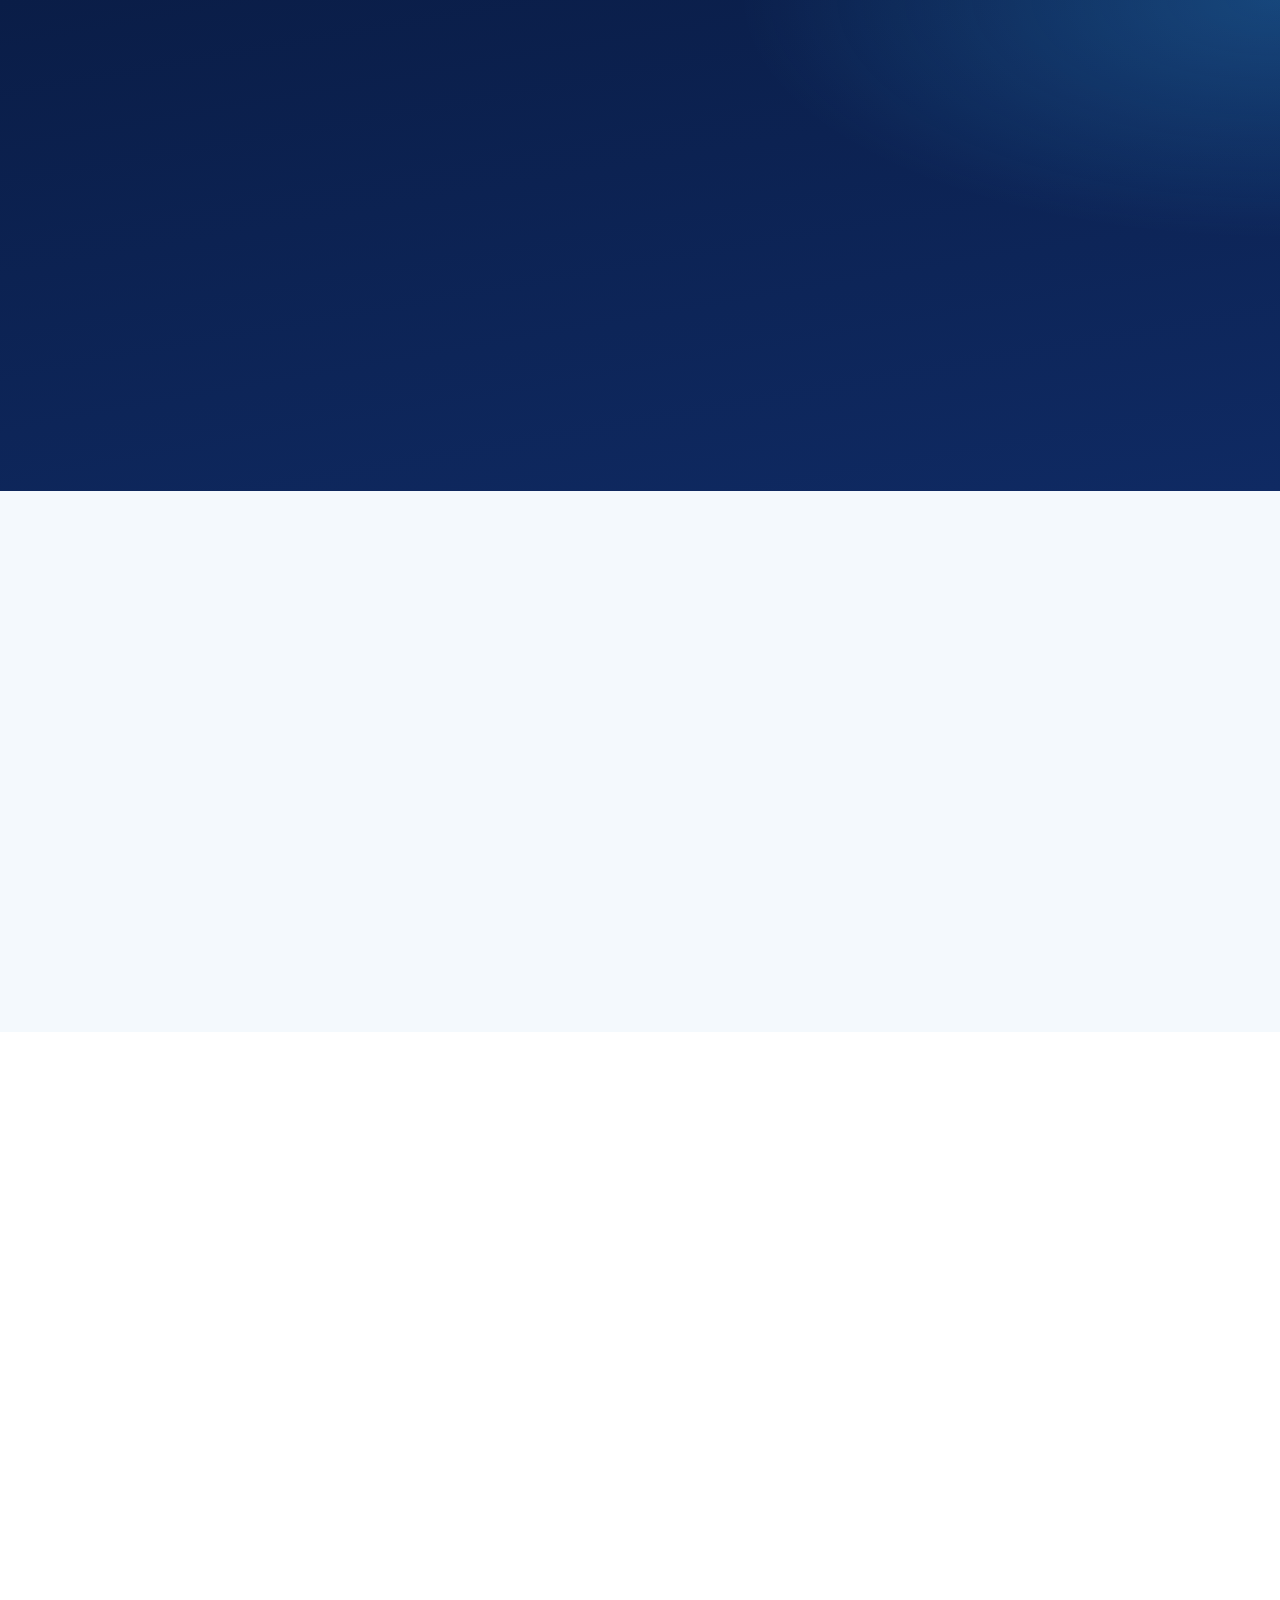
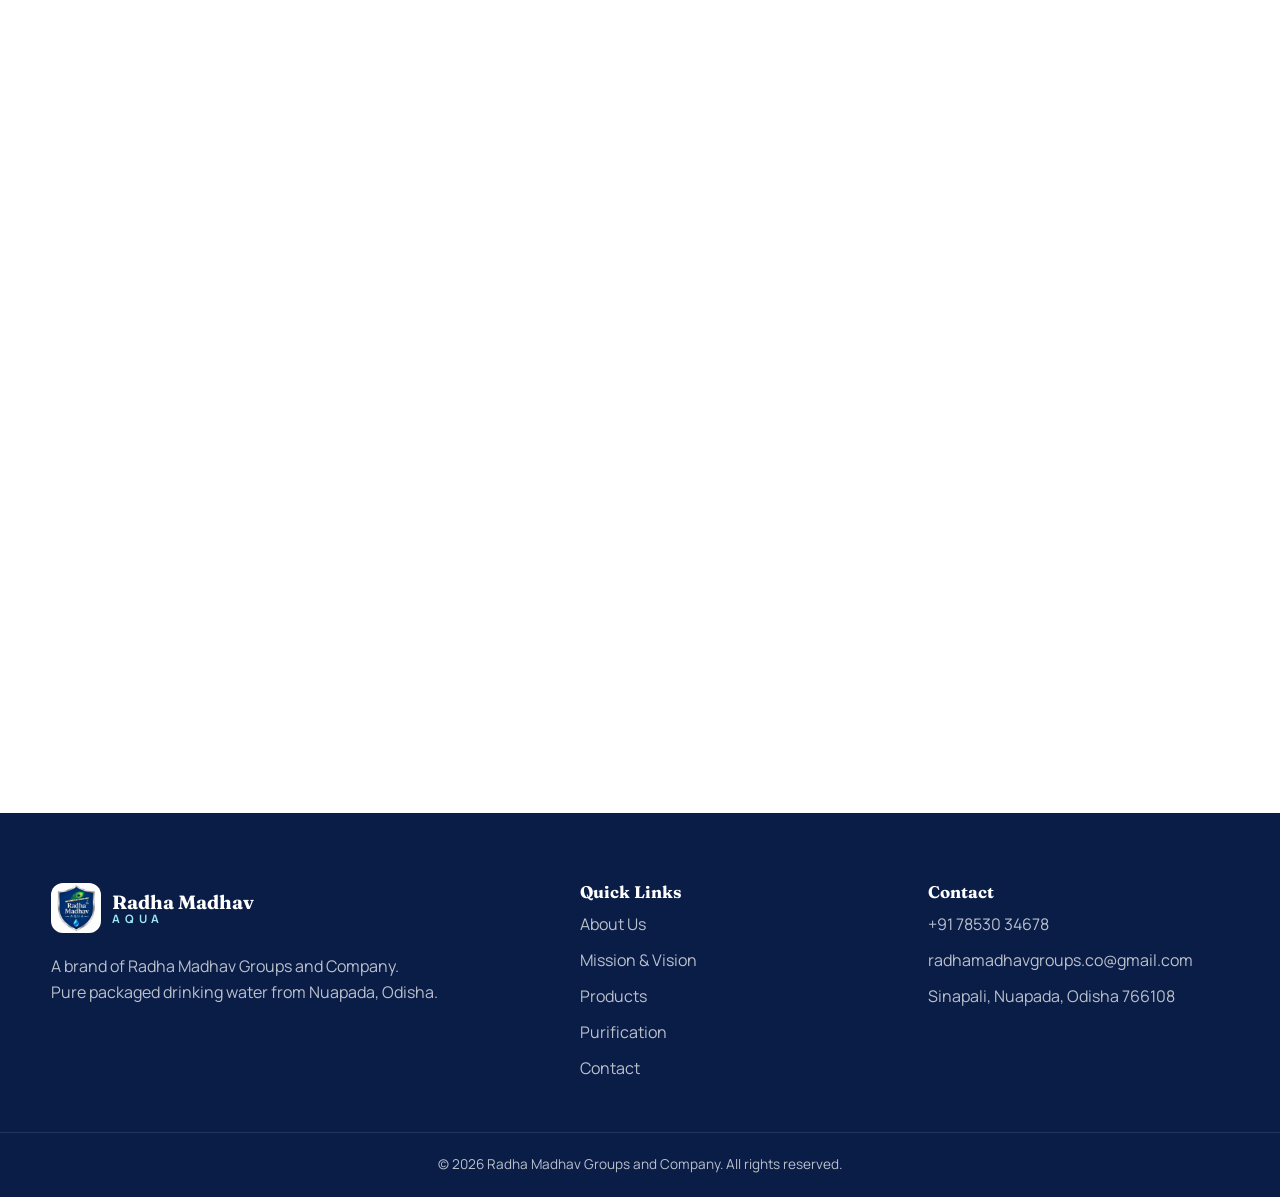
==== commit 735fe1ff: "Form: accept only Indian mobile numbers, validate names, clearer errors - Mobile field has a fixed +" ====
--- a/index.html
+++ b/index.html
@@ -14,23 +14,23 @@
   <!-- Open Graph (link previews on WhatsApp / Facebook) -->
   <meta property="og:title" content="Radha Madhav Aqua – Pure Packaged Drinking Water" />
   <meta property="og:description" content="Pure, safe drinking water from Nuapada, Odisha. Bottles, jars and bulk supply." />
-  <meta property="og:image" content="https://prakh20.github.io/radhamadhav-aqua/assets/logo.jpg" />
-  <meta property="og:url" content="https://prakh20.github.io/radhamadhav-aqua/" />
+  <meta property="og:image" content="https://radhamadavgroup.com/assets/logo.jpg" />
+  <meta property="og:url" content="https://radhamadavgroup.com/" />
   <meta property="og:type" content="website" />
 
-  <link rel="icon" type="image/png" sizes="32x32" href="assets/favicon-32.png" />
-  <link rel="icon" type="image/png" sizes="48x48" href="assets/favicon-48.png" />
-  <link rel="apple-touch-icon" href="assets/apple-touch-icon.png" />
+  <link rel="icon" type="image/png" sizes="32x32" href="assets/favicon-32.png?v=162ad9b969" />
+  <link rel="icon" type="image/png" sizes="48x48" href="assets/favicon-48.png?v=2b3cbe3cdb" />
+  <link rel="apple-touch-icon" href="assets/apple-touch-icon.png?v=07943a4c99" />
   <!-- Self-hosted fonts: preload the two used above the fold -->
   <link rel="preload" href="assets/fonts/fraunces-latin.woff2" as="font" type="font/woff2" crossorigin />
   <link rel="preload" href="assets/fonts/manrope-latin.woff2" as="font" type="font/woff2" crossorigin />
-  <link rel="stylesheet" href="css/fonts.css" />
-  <link rel="stylesheet" href="css/style.css" />
-  <link rel="stylesheet" href="css/motion.css" />
-  <link rel="stylesheet" href="css/visuals.css" />
-  <link rel="stylesheet" href="css/responsive.css" />
-  <noscript><link rel="stylesheet" href="css/noscript.css" /></noscript>
-  <link rel="canonical" href="https://prakh20.github.io/radhamadhav-aqua/" />
+  <link rel="stylesheet" href="css/fonts.css?v=c20cf86ba6" />
+  <link rel="stylesheet" href="css/style.css?v=7276cede1d" />
+  <link rel="stylesheet" href="css/motion.css?v=c1dc3c3e8a" />
+  <link rel="stylesheet" href="css/visuals.css?v=35e5a3795b" />
+  <link rel="stylesheet" href="css/responsive.css?v=5849bdcc89" />
+  <noscript><link rel="stylesheet" href="css/noscript.css?v=ed7dc9f102" /></noscript>
+  <link rel="canonical" href="https://radhamadavgroup.com/" />
 
   <!-- Local business structured data (helps Google Maps / search) -->
   <script type="application/ld+json">
@@ -38,8 +38,8 @@
     "@context": "https://schema.org",
     "@type": "LocalBusiness",
     "name": "Radha Madhav Aqua – Radha Madhav Groups and Company",
-    "image": "https://prakh20.github.io/radhamadhav-aqua/assets/logo.jpg",
-    "url": "https://prakh20.github.io/radhamadhav-aqua/",
+    "image": "https://radhamadavgroup.com/assets/logo.jpg",
+    "url": "https://radhamadavgroup.com/",
     "telephone": "+91-7853034678",
     "email": "radhamadhavgroups.co@gmail.com",
     "address": {
@@ -60,7 +60,7 @@
   <header class="header" id="top">
     <div class="container header__inner">
       <a href="#top" class="brand" aria-label="Radha Madhav Aqua home">
-        <img src="assets/logo-128.webp" width="128" height="128" alt="Radha Madhav Aqua logo" class="brand__logo" fetchpriority="high" />
+        <img src="assets/logo-128.webp?v=2501682512" width="128" height="128" alt="Radha Madhav Aqua logo" class="brand__logo" fetchpriority="high" />
         <span class="brand__text">
           <strong>Radha Madhav</strong>
           <small>AQUA</small>
@@ -163,7 +163,7 @@
     <div class="container about__grid">
       <div class="about__media reveal">
         <div class="about__orbit" aria-hidden="true"><span></span><span></span><span></span></div>
-        <img src="assets/logo-640.webp" width="640" height="698" alt="Radha Madhav Aqua shield logo" loading="lazy" decoding="async" />
+        <img src="assets/logo-640.webp?v=bba415c098" width="640" height="698" alt="Radha Madhav Aqua shield logo" loading="lazy" decoding="async" />
       </div>
       <div class="about__copy reveal">
         <p class="eyebrow">About Us</p>
@@ -376,11 +376,14 @@
         <h3>Quick Enquiry</h3>
         <label>
           Your name
-          <input type="text" name="name" required maxlength="60" autocomplete="name" placeholder="e.g. Ramesh Sahu" />
+          <input type="text" name="name" required minlength="2" maxlength="60" autocomplete="name" placeholder="e.g. Ramesh Sahu" />
         </label>
         <label>
-          Phone number
-          <input type="tel" name="phone" required maxlength="15" pattern="[0-9+\s\-]{10,15}" inputmode="tel" autocomplete="tel" placeholder="10-digit mobile number" />
+          Mobile number
+          <span class="phone-field">
+            <span class="phone-field__cc" aria-hidden="true">+91</span>
+            <input type="tel" name="phone" required maxlength="20" pattern="[6-9][0-9]{9}" inputmode="numeric" autocomplete="tel-national" placeholder="98765 43210" aria-label="10-digit Indian mobile number" />
+          </span>
         </label>
         <div class="form-row">
           <label>
@@ -434,7 +437,7 @@
     <div class="container footer__grid">
       <div>
         <div class="brand brand--footer">
-          <img src="assets/logo-128.webp" width="128" height="128" alt="" class="brand__logo" loading="lazy" decoding="async" />
+          <img src="assets/logo-128.webp?v=2501682512" width="128" height="128" alt="" class="brand__logo" loading="lazy" decoding="async" />
           <span class="brand__text"><strong>Radha Madhav</strong><small>AQUA</small></span>
         </div>
         <p>A brand of Radha Madhav Groups and Company.<br />Pure packaged drinking water from Nuapada, Odisha.</p>
@@ -470,6 +473,6 @@
     <svg viewBox="0 0 24 24" aria-hidden="true"><path fill="currentColor" d="M12 2a10 10 0 0 0-8.6 15.1L2 22l5-1.3A10 10 0 1 0 12 2Zm0 18.2a8.2 8.2 0 0 1-4.2-1.2l-.3-.2-3 .8.8-2.9-.2-.3A8.2 8.2 0 1 1 12 20.2Zm4.5-6.1c-.2-.1-1.5-.7-1.7-.8s-.4-.1-.6.1-.7.8-.8 1-.3.2-.5.1a6.7 6.7 0 0 1-3.3-2.9c-.3-.4.3-.4.7-1.3a.5.5 0 0 0 0-.4l-.8-1.9c-.2-.5-.4-.4-.6-.4h-.5a1 1 0 0 0-.7.3 3 3 0 0 0-.9 2.2 5.2 5.2 0 0 0 1.1 2.8 11.9 11.9 0 0 0 4.6 4c1.7.7 2.4.8 3.2.7a2.8 2.8 0 0 0 1.8-1.3 2.3 2.3 0 0 0 .2-1.3c-.1-.1-.3-.2-.5-.3Z"/></svg>
   </a>
 
-  <script src="js/main.js" defer></script>
+  <script src="js/main.js?v=bb42c81205" defer></script>
 </body>
 </html>
--- a/css/style.css
+++ b/css/style.css
@@ -280,8 +280,18 @@
   outline: none; border-color: var(--aqua); box-shadow: 0 0 0 4px rgba(56,182,255,.18);
 }
 .contact__form .is-invalid { border-color: #e0475b; }
+.contact__form .is-invalid:focus { box-shadow: 0 0 0 4px rgba(224,71,91,.15); }
+/* Fixed +91 prefix inside the mobile number box */
+.phone-field { position: relative; display: grid; }
+.phone-field__cc {
+  position: absolute; left: 1px; top: 1px; bottom: 1px; display: flex; align-items: center;
+  padding: 0 .75em 0 1em; border-right: 1.5px solid #d6e2ef; border-radius: 11px 0 0 11px;
+  background: var(--bg); color: var(--navy); font-weight: 700; pointer-events: none;
+}
+.contact__form .phone-field input { padding-left: 4.4em; letter-spacing: .02em; }
 .form-row { display: grid; grid-template-columns: 1fr 1fr; gap: 1rem; }
 .form-note { margin: 0; font-size: .88rem; color: var(--muted); min-height: 1.2em; }
+.form-note.is-error { color: #c22f44; font-weight: 600; }
 
 .map { margin-top: 4rem; border-radius: 24px; overflow: hidden; box-shadow: var(--shadow); }
 .map iframe { display: block; width: 100%; height: 360px; border: 0; }
--- a/css/responsive.css
+++ b/css/responsive.css
@@ -50,7 +50,7 @@
 
   .hero { padding: 110px 0 130px; }
   .hero__inner { grid-template-columns: 1fr; gap: 1rem; text-align: center; }
-  .hero__copy .eyebrow { justify-content: center; }
+  .hero__copy .eyebrow { justify-content: center; letter-spacing: .14em; }
   .hero__lead { margin-inline: auto; }
   .hero__actions, .hero__stats { justify-content: center; }
   .hero__visual { min-height: 340px; }
@@ -124,7 +124,7 @@
   .bulk .btn { width: 100%; }
 
   .contact__list a, .contact__list address { font-size: 1rem; }
-  .contact__list a { display: inline-block; padding: .35rem 0; word-break: break-word; }
+  .contact__list a { display: inline-block; padding: .5rem 0; word-break: break-word; }
   .contact__form { padding: 1.4rem; border-radius: 20px; }
   .map { margin-top: 2.5rem; border-radius: 18px; }
   .map iframe { height: 280px; }
@@ -141,6 +141,8 @@
 
 /* ---------- ≤420 : small phone – horizontal product cards ---------- */
 @media (max-width: 420px) {
+  .hero__copy .eyebrow::before { display: none; }
+  .hero__copy .eyebrow { letter-spacing: .1em; }
   .product-grid { grid-template-columns: 1fr; gap: .8rem; }
   .product {
     display: grid; grid-template-columns: 76px 1fr; column-gap: 1rem;
